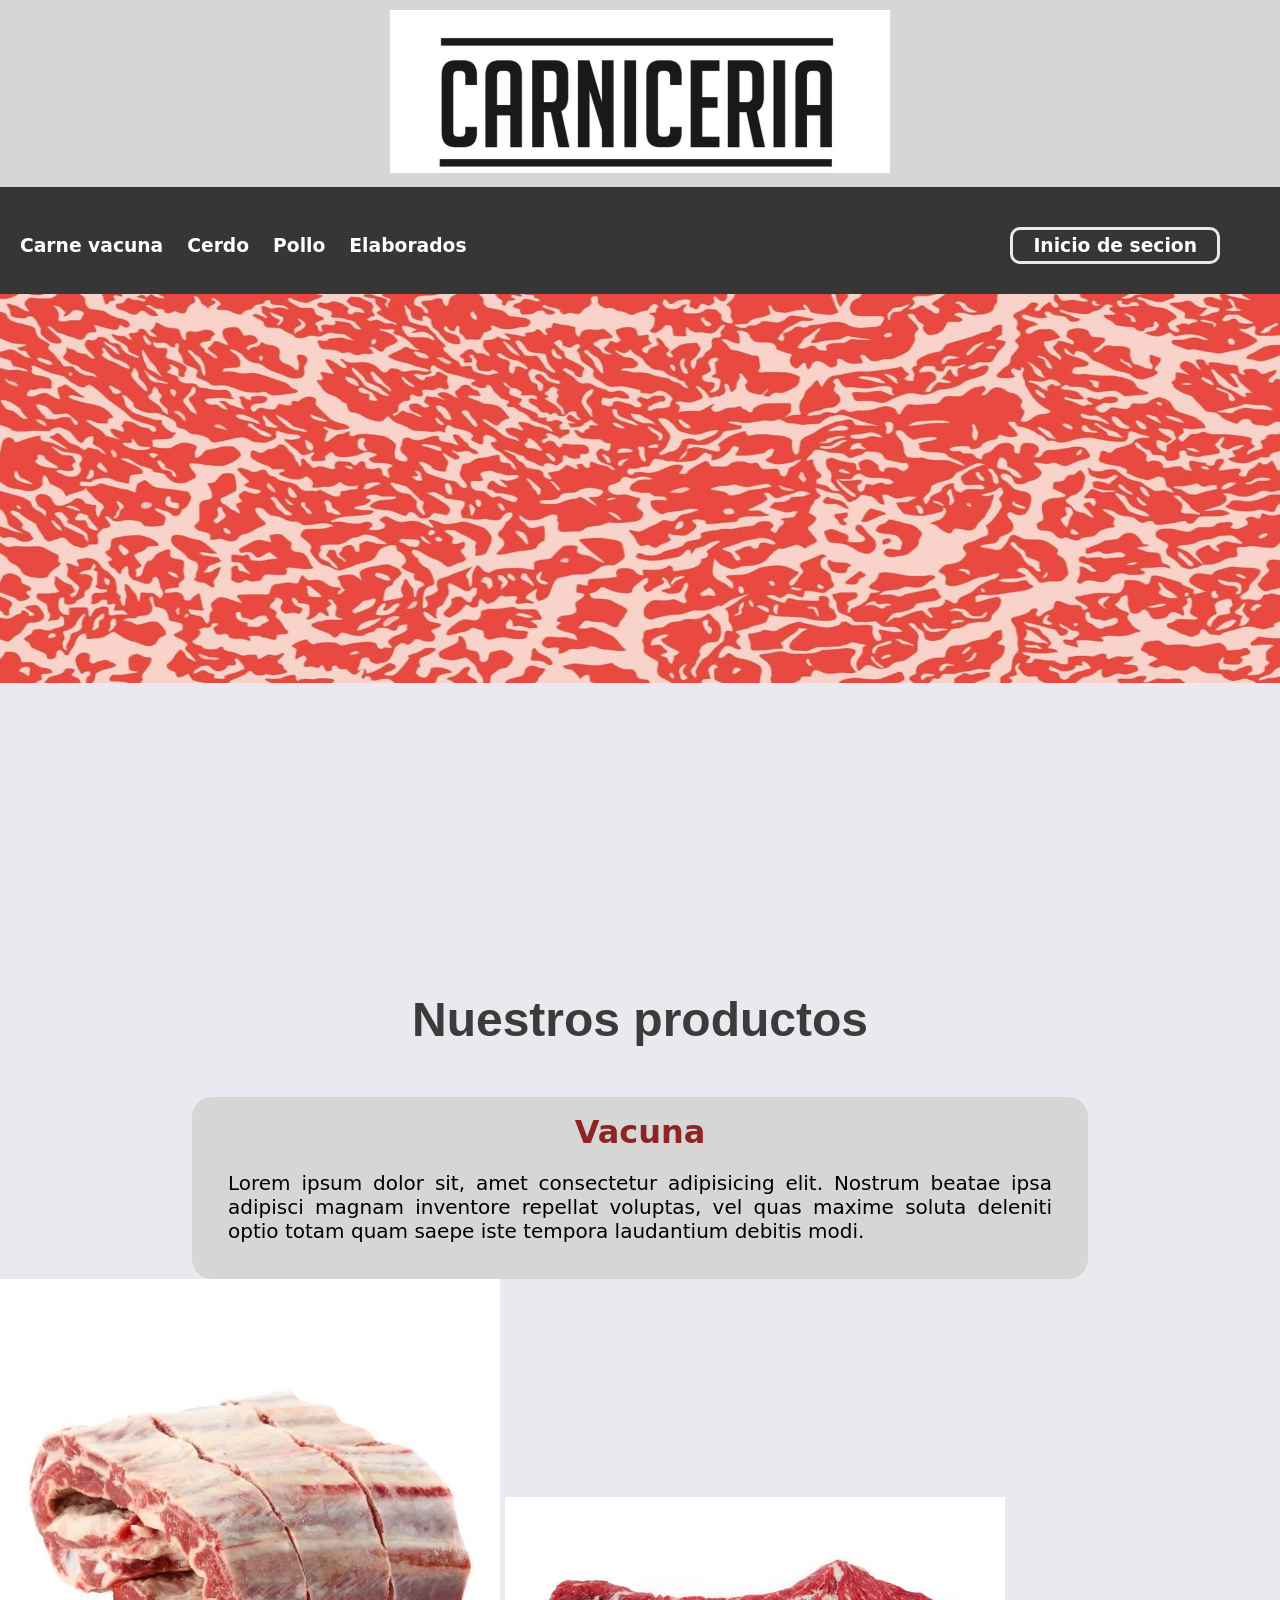
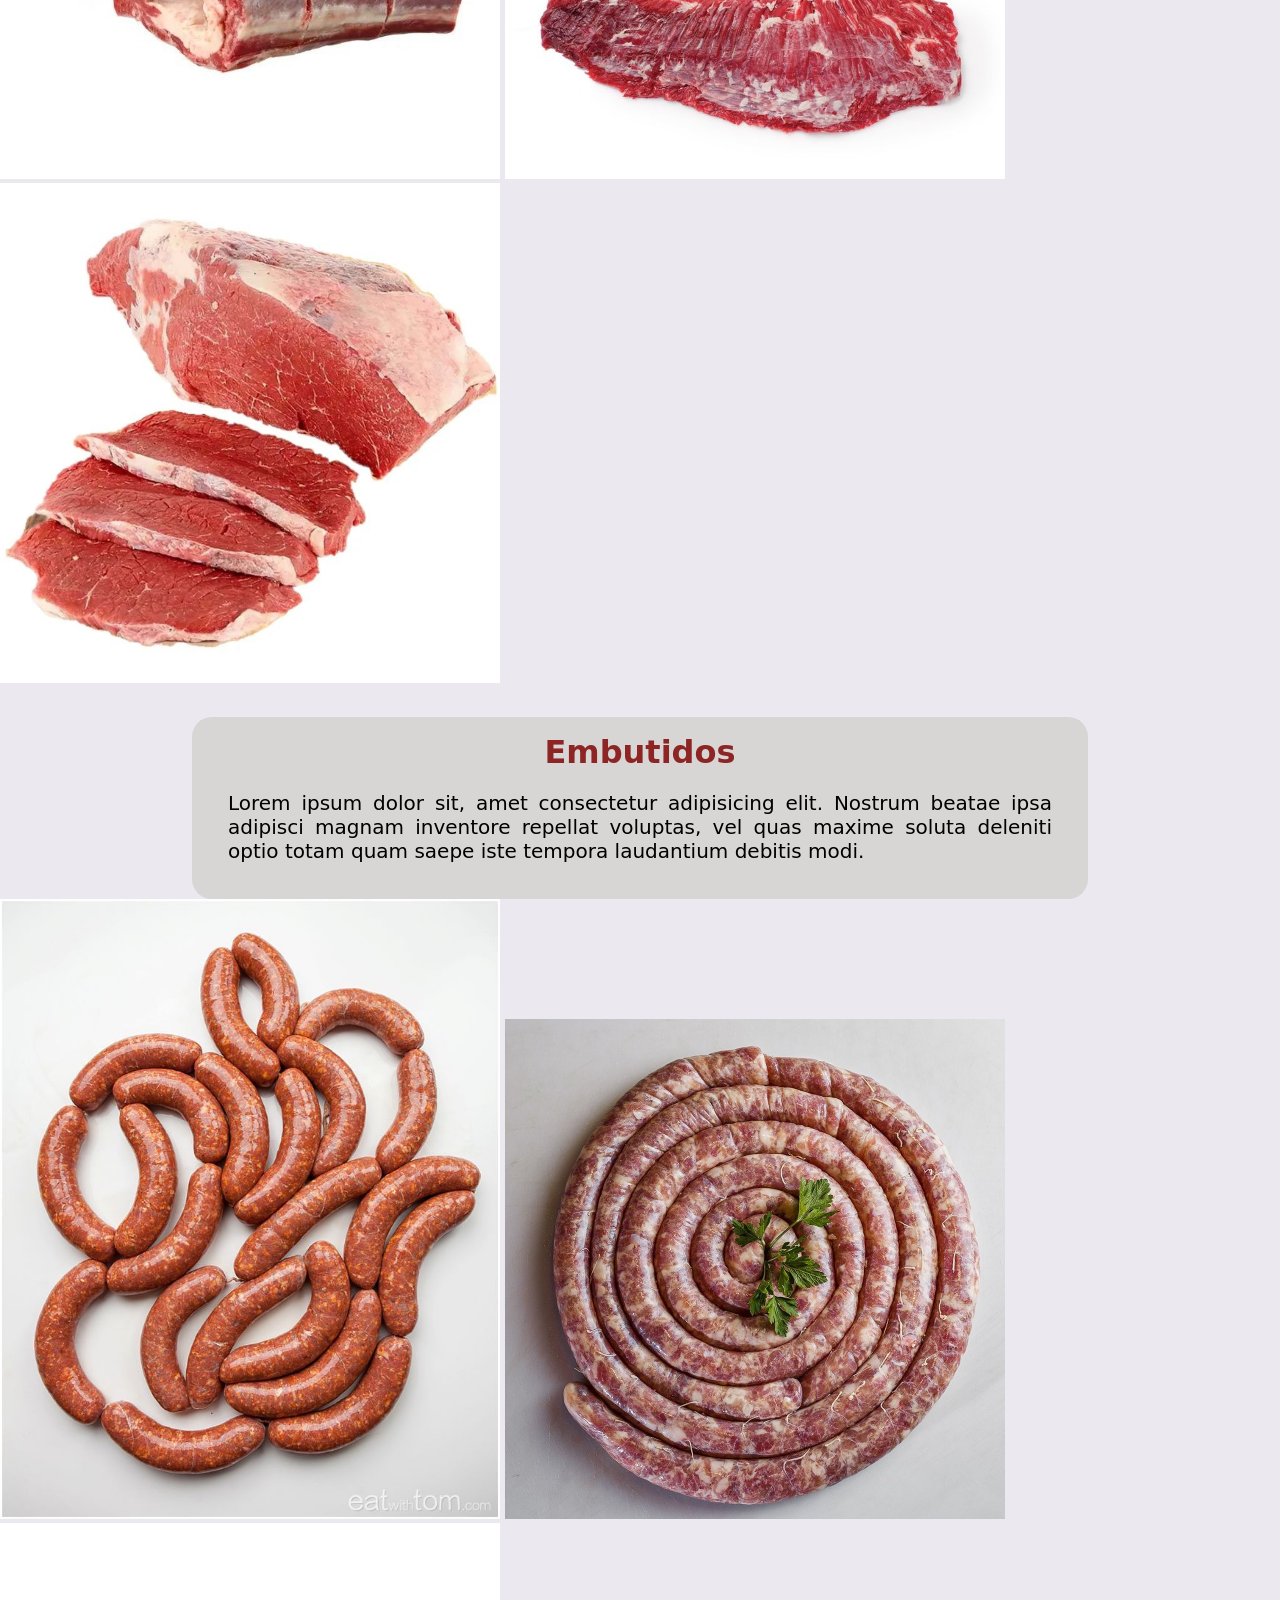
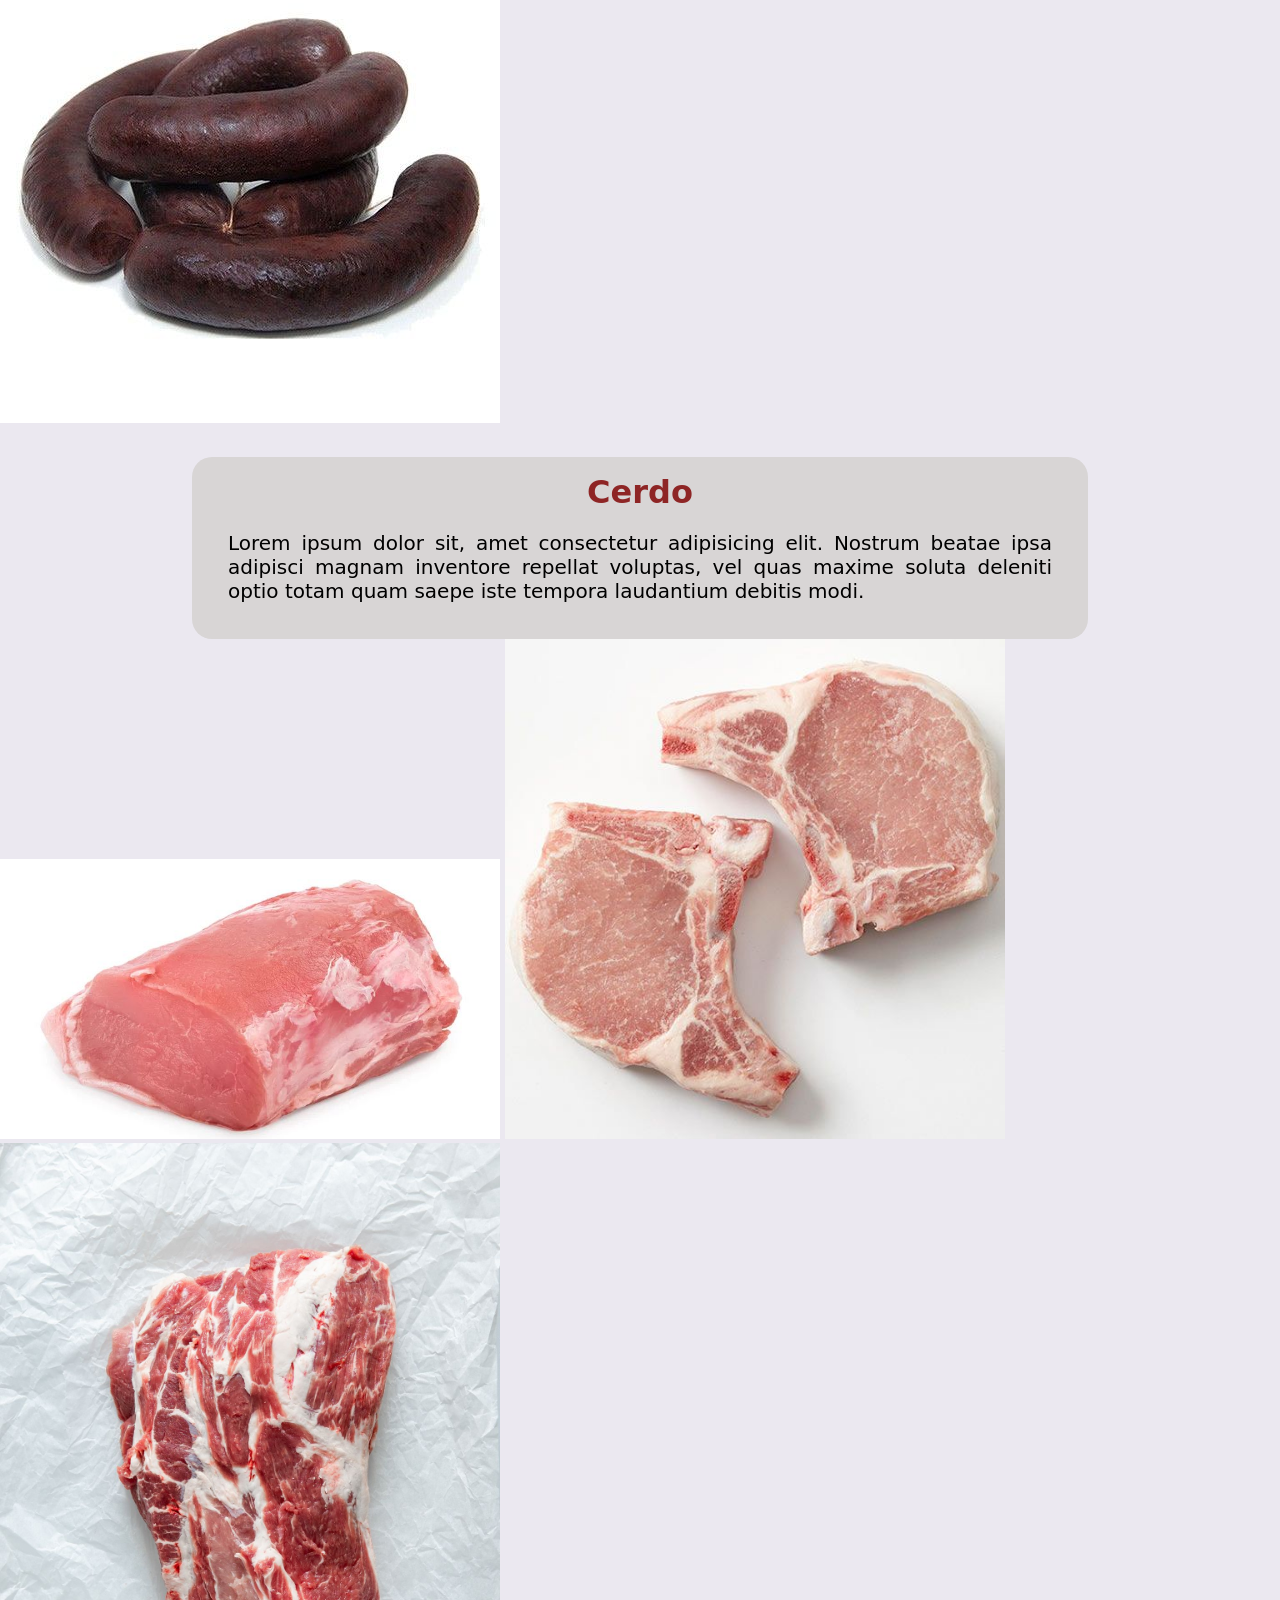
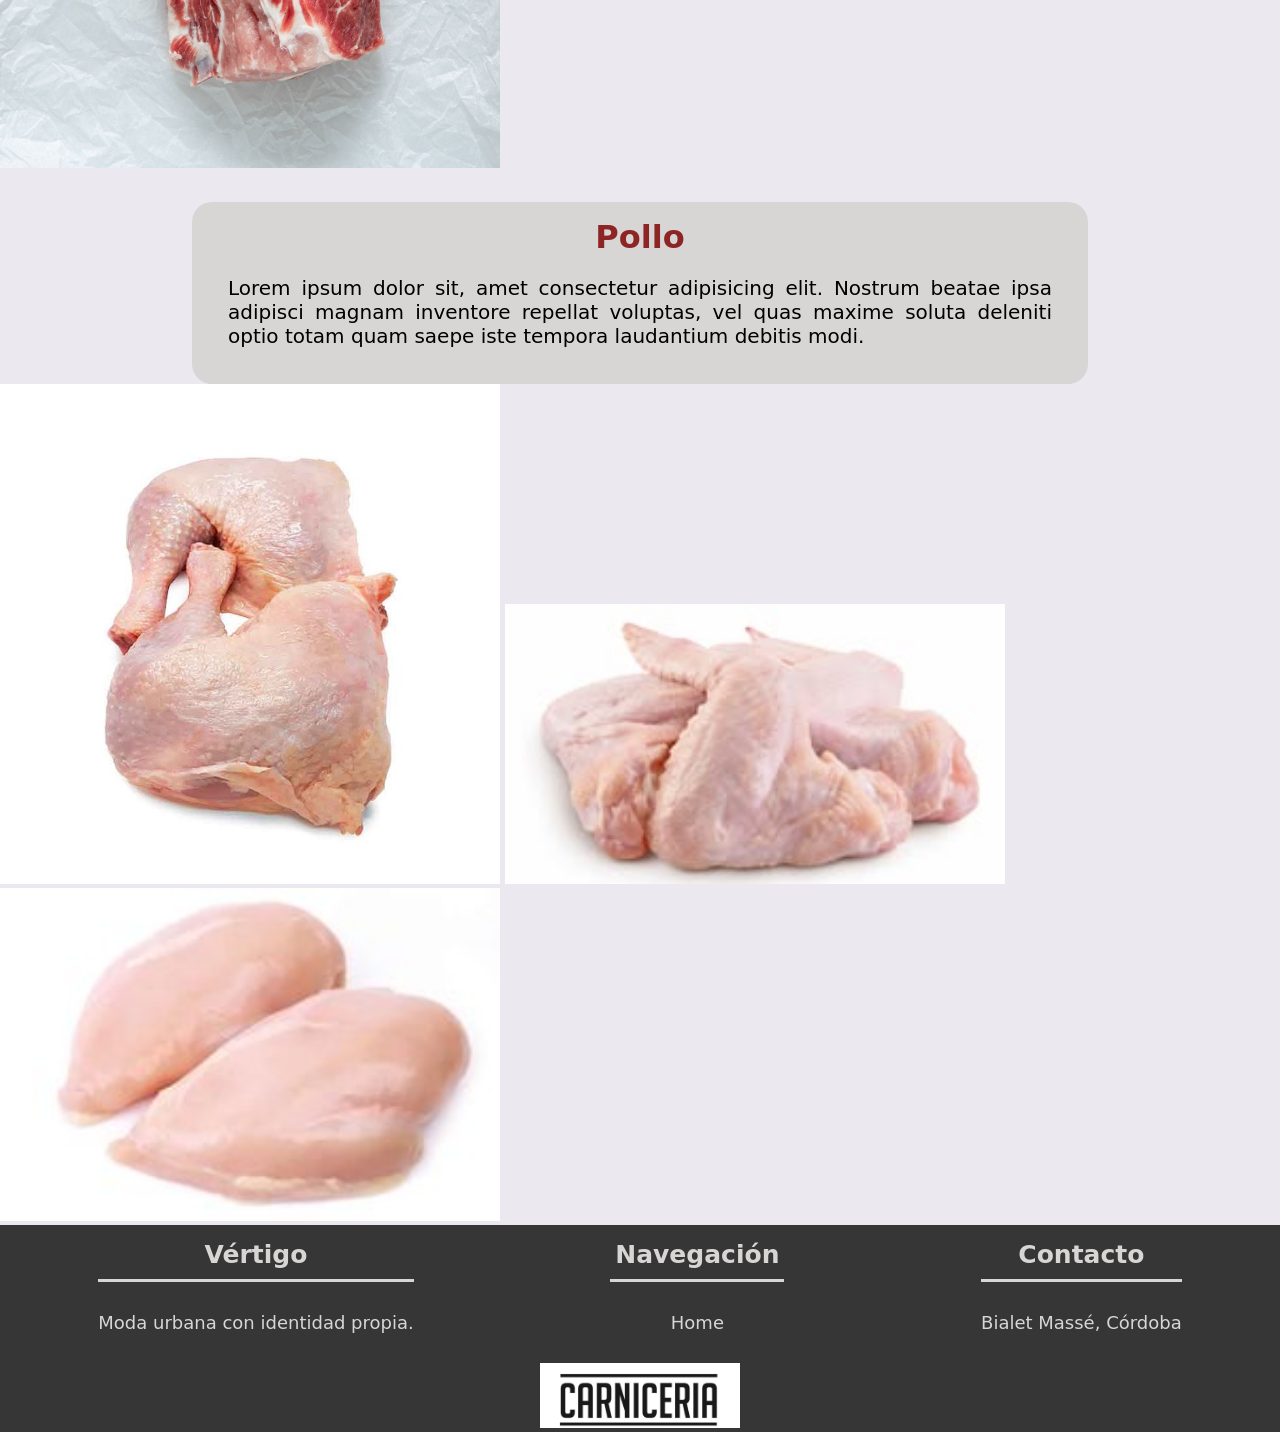
==== index.html @ d6436452 "feat: modifica la esrtuctura" ====
<!DOCTYPE html>
<html lang="es">
<head>
    <meta charset="UTF-8">
    <meta name="viewport" content="width=device-width, initial-scale=1.0">
    <link rel="stylesheet" href="/css/style.css">
    <title>Tienda Carniceria </title>
</head>
<body>
    <div class="grid-container">
        <header class="header">
        <a href="index.html"><img class="logo" src="/assets/logoprueba.jpg" alt="logo de la carniceria" width="200"></a>
            <nav class="nadvar">   
            <div class="cate-nav">
                <a class="cate-nav--a" href="/pag/cat-vaca.html"><h3>Carne vacuna</h3></a>
                <a class="cate-nav--a" href="/pag/cat-cerdo.html"><h3>Cerdo</h3></a>
                <a class="cate-nav--a" href="/pag/cat-pollo.html"><h3>Pollo</h3></a>
                <a class="cate-nav--a" href="/pag/cat-elaborados.html"><h3>Elaborados</h3></a>
            </div>
            <div class="style-vinculo">
            <a  class="style-vinculo--log" href="/log/login.html"><h3>Inicio de secion</h3></a>
            </div>
            </nav>
        </header>
    <main class="main">
    <img  class="imagen-principal" src="/assets/fondo1.jpg" alt="logo general de carne" >
    <h1 class="titulopr">Nuestros productos</h1>
    <div class="vacuno">
        <div class="textos">
            <a class="vinculos-style" href="/page/cat-vaca.html"><h2>Vacuna</h2></a>
            <p>Lorem ipsum dolor sit, amet consectetur adipisicing elit. Nostrum beatae ipsa adipisci magnam inventore repellat voluptas, 
                vel quas maxime soluta deleniti optio totam quam saepe iste tempora laudantium debitis modi.
            </p>
        </div>

        <div><img src="/assets/costilla.jpg" alt="imagen de Carne" width="500">
            <img src="/assets/Entraña.jpg" alt="imagen de Carne" width="500">
            <img src="/assets/imgvaca1.jpg" alt="imagen de Carne" width="500">
        </div>
    </div>
    <div class="embutidos">
        <div class="textos">
            <a class="vinculos-style" href="/page/cat-elaborados.html"><h2>Embutidos</h2></a>
            <p>Lorem ipsum dolor sit, amet consectetur adipisicing elit. Nostrum beatae ipsa adipisci magnam inventore repellat voluptas, 
                vel quas maxime soluta deleniti optio totam quam saepe iste tempora laudantium debitis modi.
            </p>
        </div>
        <div>
            <img src="/assets/chorizos2.jpg" alt="imagen de Embutidos" width="500">
            <img src="/assets/chorizos.jpg" alt="imagen de Embutidos" width="500">
            <img src="/assets/Morcilla7.jpg" alt="imagen de Embutidos" width="500">
        </div>
    </div>
    <div class="cerdo">
        <div class="textos">
            <a class="vinculos-style" href="/page/cat-cerdo.html"><h2>Cerdo</h2></a>
            <p>Lorem ipsum dolor sit, amet consectetur adipisicing elit. Nostrum beatae ipsa adipisci magnam inventore repellat voluptas, 
                vel quas maxime soluta deleniti optio totam quam saepe iste tempora laudantium debitis modi.
            </p>
        </div>
        <div>
            <img src="/assets/cortecerdo1.jpg" alt="imagen de achuras" width="500">
            <img src="/assets/cortecerdo2.jpg" alt="imagen de achuras" width="500">
            <img src="/assets/cortecerdo3.jpg" alt="imagen de achuras" width="500">
        </div>
    </div>
    <div class="pollo">
        <div class="textos">
            <a class="vinculos-style" href="/page/cat-pollo.html"><h2>Pollo</h2></a>
            <p>Lorem ipsum dolor sit, amet consectetur adipisicing elit. Nostrum beatae ipsa adipisci magnam inventore repellat voluptas, 
                vel quas maxime soluta deleniti optio totam quam saepe iste tempora laudantium debitis modi.
            </p>
        </div>
        <div>
            <img src="/assets/pollo1.jpg" alt="imagen de elaborados"width="500">
            <img src="/assets/pollo2.jpg" alt="imagen de elaborados" width="500">
            <img src="/assets/pollo3.jpg" alt="imagen de elaborados" width="500">
        </div>
    </div>
    </main>
    <footer class="footer">
        <div class="cont-footer"> 
            <div> 
                <h4 class="h4-style">Vértigo</h4> 
                <p class="p-footer">Moda urbana con identidad propia.</p> 
            </div> 
            <div> 
                <h4 class="h4-style">Navegación</h4>
                <p class="p-footer"><a href="index.html">Home</a></p> 
            </div> 
            <div> 
                <h4 class="h4-style">Contacto</h4>
                <p class="p-footer">Bialet Massé, Córdoba</p> 
            </div> 
        </div> 
        <div class="logo-contenedor">
        <a href="index.html"><img class="logo" src="/assets/logoprueba.jpg" alt="logo de la carniceria" width="200"></a>
        </div>
    </footer> 
    </div>
</body>
</html>
---- css/style.css ----
.header {
  background-color: #d8d5d5;
  grid-area: header;
  display: flex;
  flex-direction: column;
  align-items: center;
  width: 100%;
}
.header .logo {
  margin: 10px;
  width: 100%;
  max-width: 500px;
  height: auto;
}
.header .nadvar {
  display: flex;
  flex-direction: row;
  justify-content: space-between;
  align-items: center;
  flex-wrap: wrap;
  padding: 30px 50px 20px 20px;
  width: 100%;
  background-color: #363636;
  gap: 2rem;
}
.header .nadvar .cate-nav {
  margin-right: auto;
  display: flex;
  gap: 1.5rem;
}
.header .nadvar .cate-nav--a {
  text-decoration: none;
  color: white;
}
.header .nadvar .style-vinculo {
  display: flex;
}
.header .nadvar .style-vinculo--log {
  text-decoration: none;
  color: white;
  border-color: #ebe8f0;
  border-style: solid;
  border-radius: 10px;
  padding: 5px 20px 5px 20px;
  margin: 10px;
}
.header .nadvar:hover {
  background-color: #8e2525;
}

.main {
  grid-area: main;
  background-color: #ebe8f0;
  display: grid;
  grid-template-areas: "image" "title" "vacuno" "embutidos" "cerdo" "pollo";
  grid-template-columns: 1fr;
  grid-template-rows: auto auto auto auto auto;
  width: 100%;
  gap: 30px;
}
.main .imagen-principal {
  grid-area: image;
  width: 100%;
  height: 60%;
  display: flex;
}
.main .titulopr {
  grid-area: title;
  display: flex;
  flex-direction: row;
  justify-content: center;
  align-items: center;
  font-family: sans-serif;
  font-size: 3rem;
  font-weight: bold;
  color: #3d3a3a;
  padding: 20px;
  text-align: center;
}
.main .vacuno {
  grid-area: vacuno;
  width: auto;
  height: auto;
}
.main .vacuno .textos {
  display: grid;
  grid-template-areas: "titulo" "parrafo";
  grid-template-columns: 1fr;
  grid-template-rows: auto 1fr;
  background-color: #d8d5d5;
  border-radius: 20px;
  padding: 1rem;
  margin: 0 auto;
  width: 70%;
  height: auto;
}
.main .vacuno .textos h2 {
  grid-area: titulo;
  text-align: center;
  font-size: 2rem;
  color: #8e2525;
}
.main .vacuno .textos p {
  grid-area: parrafo;
  margin: 10px;
  padding: 10px;
  text-align: justify;
  font-size: 20px;
}
.main .embutidos {
  grid-area: embutidos;
  width: auto;
  height: auto;
}
.main .embutidos .textos {
  display: grid;
  grid-template-areas: "titulo" "parrafo";
  grid-template-columns: 1fr;
  grid-template-rows: auto 1fr;
  background-color: #d8d5d5;
  border-radius: 20px;
  padding: 1rem;
  margin: 0 auto;
  width: 70%;
  height: auto;
}
.main .embutidos .textos h2 {
  grid-area: titulo;
  text-align: center;
  font-size: 2rem;
  color: #8e2525;
}
.main .embutidos .textos p {
  grid-area: parrafo;
  margin: 10px;
  padding: 10px;
  text-align: justify;
  font-size: 20px;
}
.main .cerdo {
  grid-area: cerdo;
  width: auto;
  height: auto;
}
.main .cerdo .textos {
  display: grid;
  grid-template-areas: "titulo" "parrafo";
  grid-template-columns: 1fr;
  grid-template-rows: auto 1fr;
  background-color: #d8d5d5;
  border-radius: 20px;
  padding: 1rem;
  margin: 0 auto;
  width: 70%;
  height: auto;
}
.main .cerdo .textos h2 {
  grid-area: titulo;
  text-align: center;
  font-size: 2rem;
  color: #8e2525;
}
.main .cerdo .textos p {
  grid-area: parrafo;
  margin: 10px;
  padding: 10px;
  text-align: justify;
  font-size: 20px;
}
.main .pollo {
  grid-area: pollo;
  width: auto;
  height: auto;
}
.main .pollo .textos {
  display: grid;
  grid-template-areas: "titulo" "parrafo";
  grid-template-columns: 1fr;
  grid-template-rows: auto 1fr;
  background-color: #d8d5d5;
  border-radius: 20px;
  padding: 1rem;
  margin: 0 auto;
  width: 70%;
  height: auto;
}
.main .pollo .textos h2 {
  grid-area: titulo;
  text-align: center;
  font-size: 2rem;
  color: #8e2525;
}
.main .pollo .textos p {
  grid-area: parrafo;
  margin: 10px;
  padding: 10px;
  text-align: justify;
  font-size: 20px;
}
.main .vinculos-style {
  text-decoration: none;
  color: inherit;
}

.footer {
  grid-area: footer;
  width: 100%;
  background-color: #363636;
}
.footer .cont-footer {
  display: flex;
  flex-wrap: wrap;
  justify-content: space-around;
  align-items: flex-start;
  margin-top: 10px;
  margin-bottom: 30px;
}
.footer .cont-footer div {
  text-align: center;
}
.footer .cont-footer .p-footer {
  font-size: 18px;
  color: #d8d5d5;
  margin-top: 30px;
  text-decoration: none;
}
.footer .cont-footer .p-footer a {
  text-decoration: none;
  color: #d8d5d5;
}
.footer .cont-footer .h4-style {
  color: #d8d5d5;
  margin-bottom: 1rem;
  font-size: 25px;
  padding: 5px;
  padding-bottom: 10px;
  border-style: solid;
  border-right: 5px;
  border-left: 5px;
  border-top: 5px;
  border-color: #d8d5d5;
}
.footer .logo-contenedor {
  display: flex;
  flex-wrap: wrap;
  justify-content: space-around;
  align-items: flex-start;
}
.footer .logo-contenedor .logo-footer {
  width: 100%;
  max-width: 400px;
  height: auto;
}

* {
  margin: 0;
  padding: 0;
  box-sizing: border-box;
}

body {
  background-color: #c6c0d0;
  font-family: system-ui, -apple-system, BlinkMacSystemFont, "Segoe UI", Roboto, Oxygen, Ubuntu, Cantarell, "Open Sans", "Helvetica Neue", sans-serif;
}

.grid-container {
  display: grid;
  grid-template-areas: "header" "main" "footer";
  grid-template-columns: 1fr;
  grid-template-rows: auto 1fr auto;
  height: 100vh;
  gap: 0;
}/*# sourceMappingURL=style.css.map */
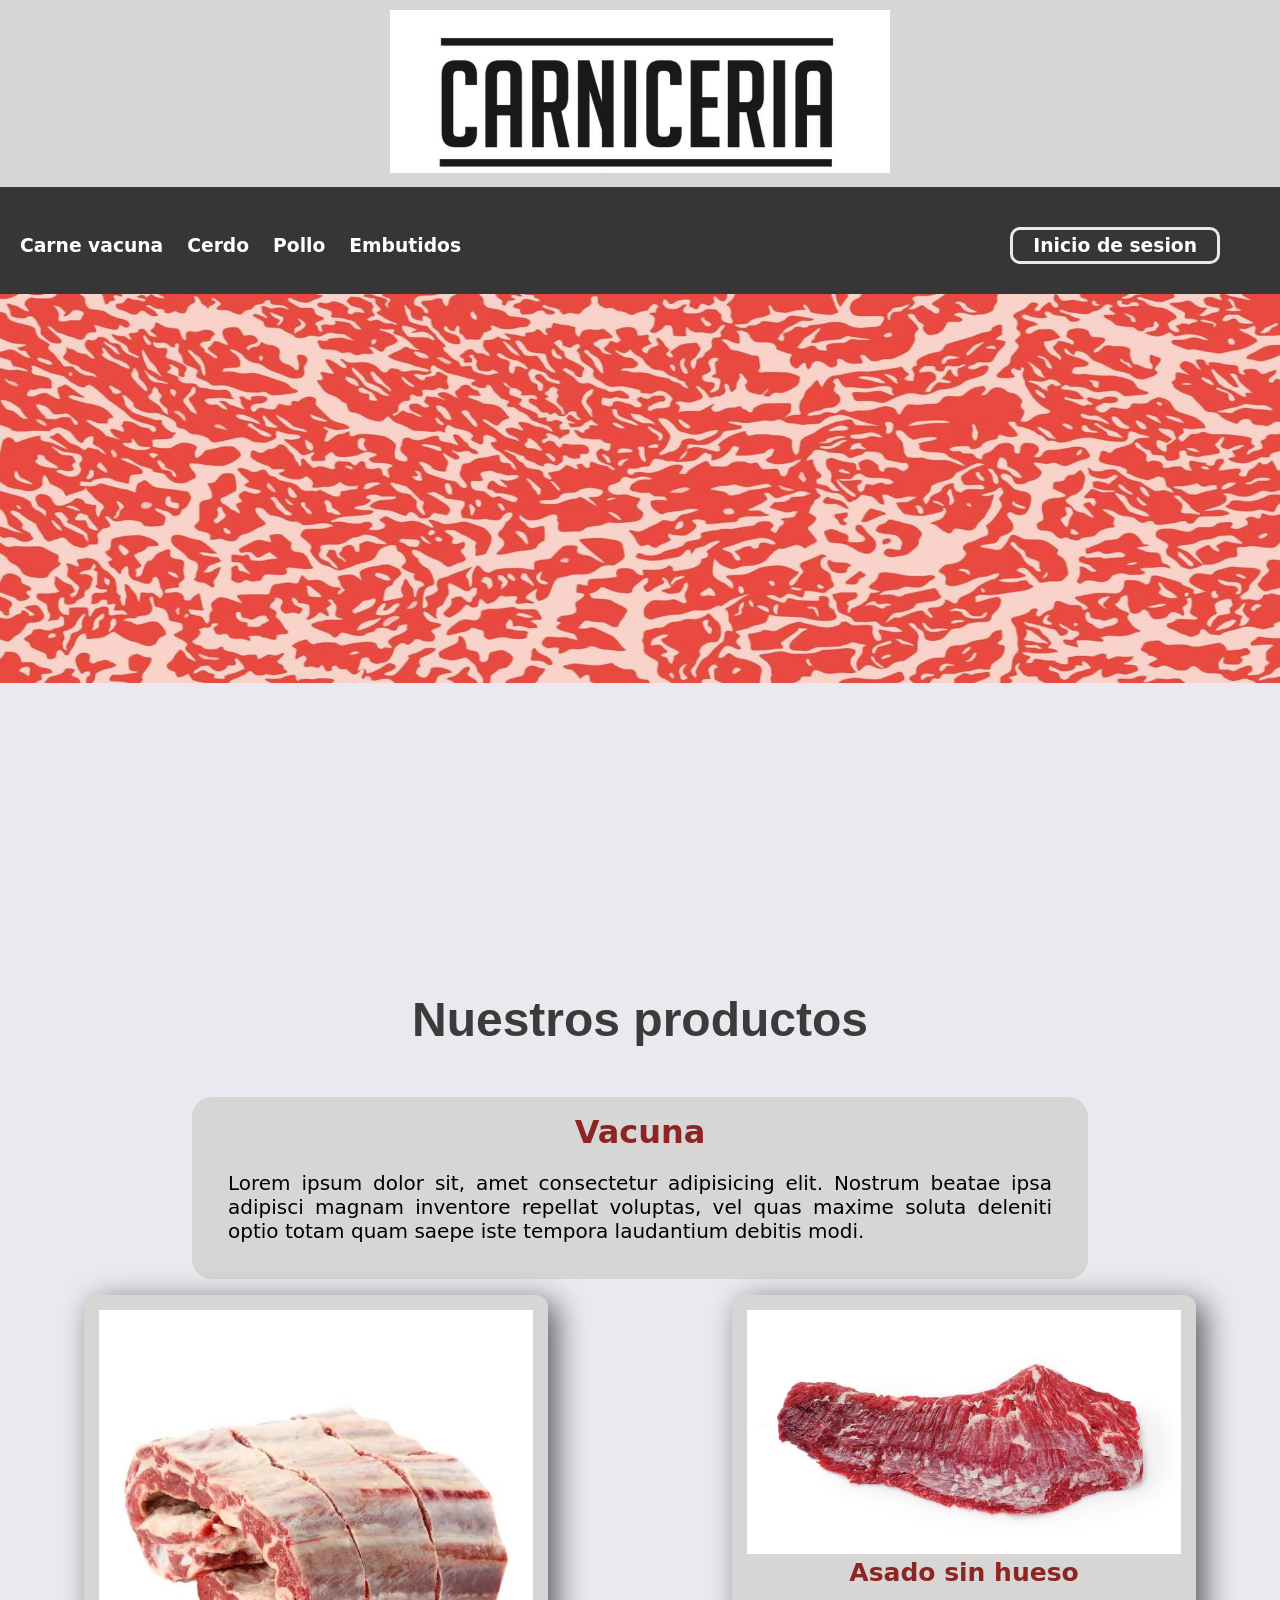
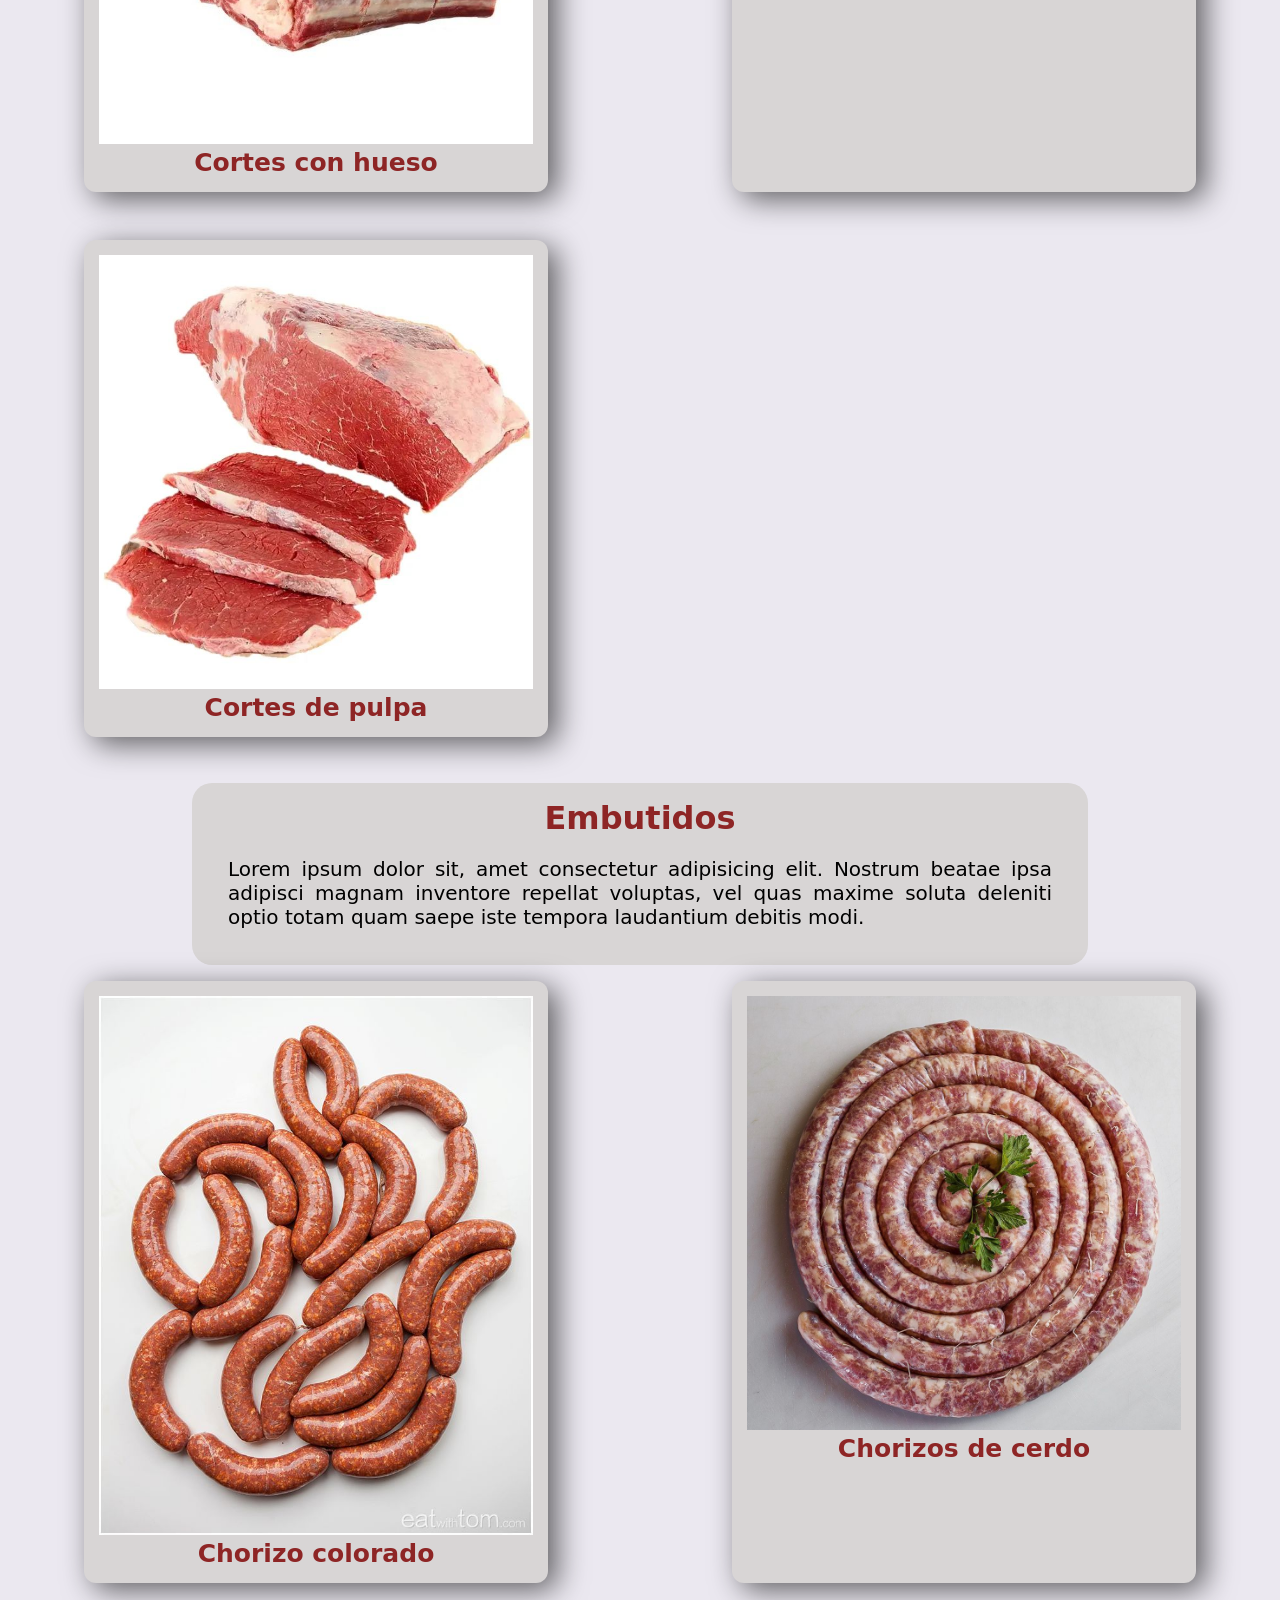
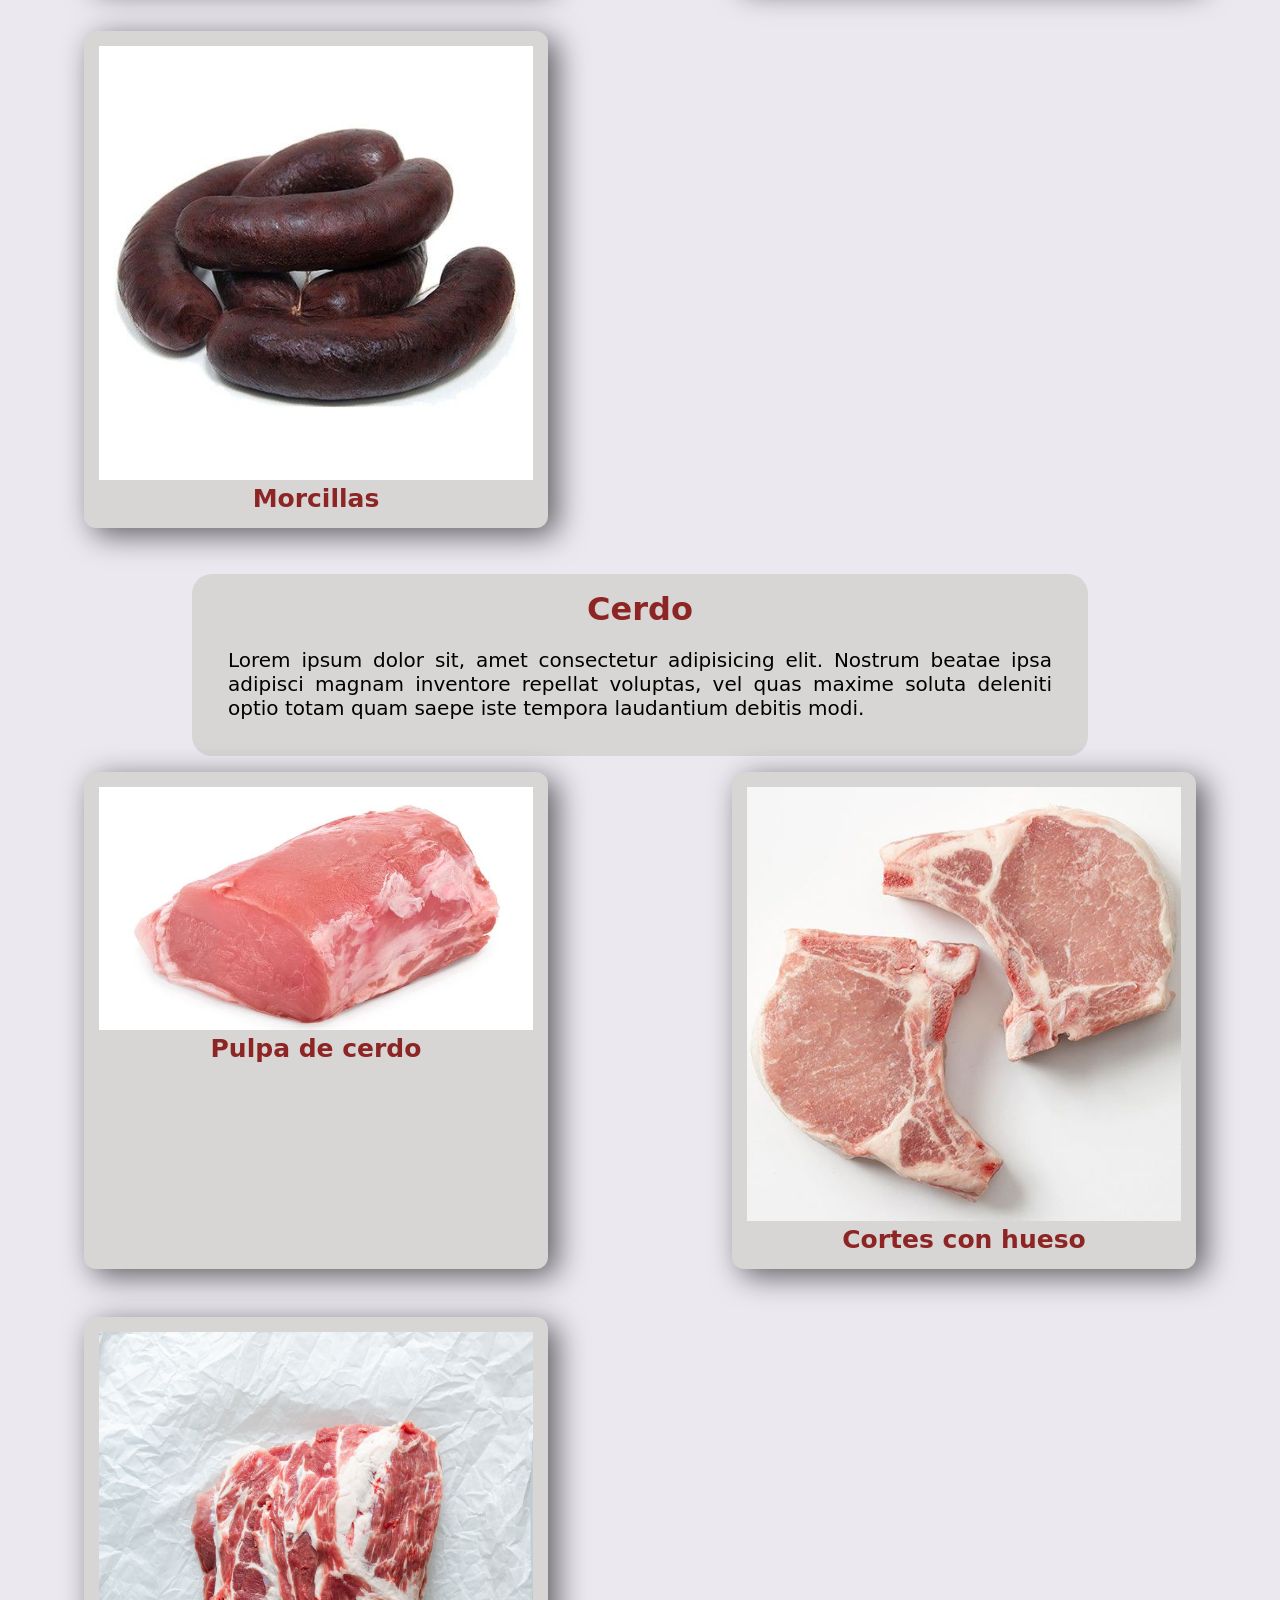
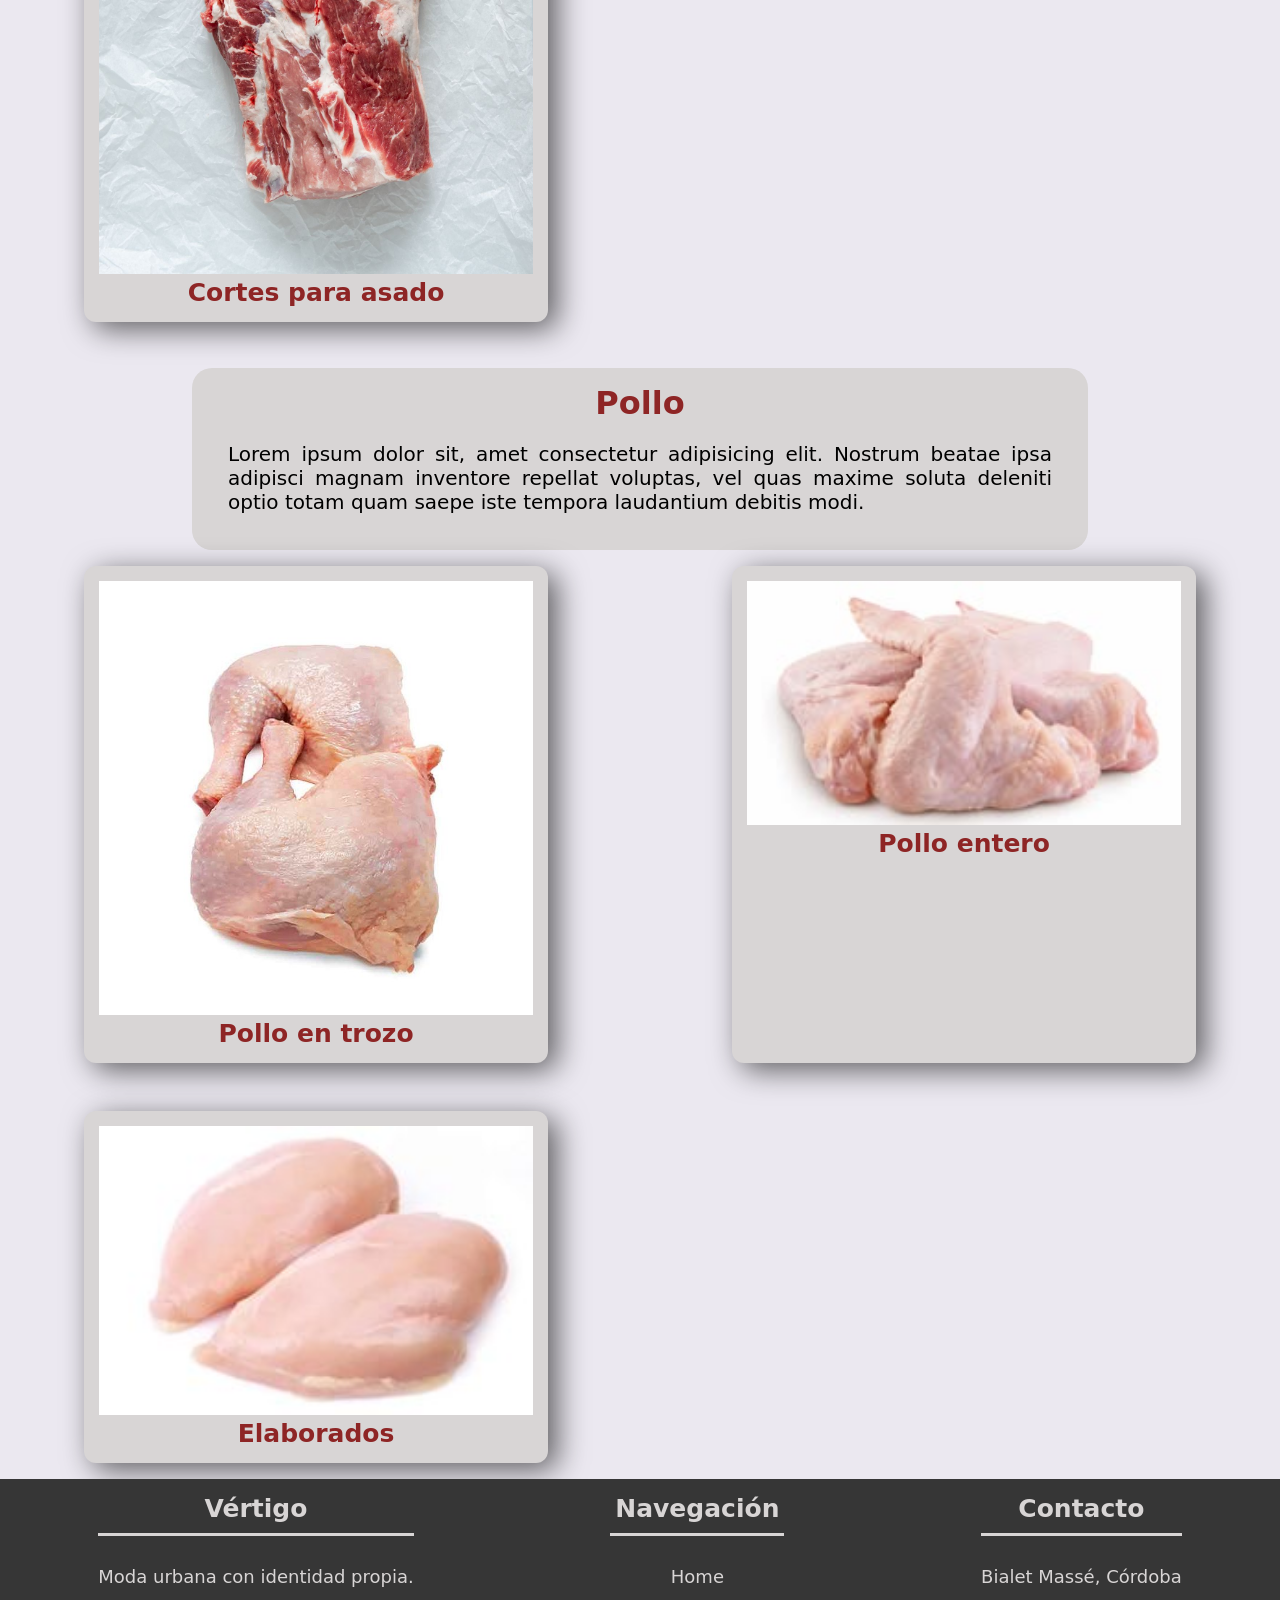
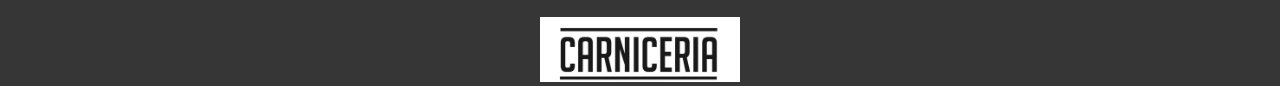
==== commit 5b55590d: "feat:agregar los estilos a las cards" ====
--- a/index.html
+++ b/index.html
@@ -15,10 +15,10 @@
                 <a class="cate-nav--a" href="/pag/cat-vaca.html"><h3>Carne vacuna</h3></a>
                 <a class="cate-nav--a" href="/pag/cat-cerdo.html"><h3>Cerdo</h3></a>
                 <a class="cate-nav--a" href="/pag/cat-pollo.html"><h3>Pollo</h3></a>
-                <a class="cate-nav--a" href="/pag/cat-elaborados.html"><h3>Elaborados</h3></a>
+                <a class="cate-nav--a" href="/pag/cat-elaborados.html"><h3>Embutidos</h3></a>
             </div>
             <div class="style-vinculo">
-            <a  class="style-vinculo--log" href="/log/login.html"><h3>Inicio de secion</h3></a>
+            <a  class="style-vinculo--log" href="/log/login.html"><h3>Inicio de sesion</h3></a>
             </div>
             </nav>
         </header>
@@ -33,10 +33,27 @@
             </p>
         </div>
 
-        <div><img src="/assets/costilla.jpg" alt="imagen de Carne" width="500">
-            <img src="/assets/Entraña.jpg" alt="imagen de Carne" width="500">
-            <img src="/assets/imgvaca1.jpg" alt="imagen de Carne" width="500">
+        <div class="cards">
+            <div class="card-estruc"> 
+                <a class="vinculos-style" href="/page/cat-vaca.html">
+                    <img src="/assets/costilla.jpg" alt="costilla vacuna">
+                    <h3>Cortes con hueso </h3>
+                </a>
+            </div>
+            <div class="card-estruc"> 
+                <a class="vinculos-style" href="/page/cat-vaca.html">
+                    <img src="/assets/Entraña.jpg" alt="entraña vacuna">
+                    <h3>Asado sin hueso </h3>
+                </a>
+            </div>
+            <div class="card-estruc"> 
+                <a class="vinculos-style" href="/page/cat-vaca.html">
+                    <img src="/assets/imgvaca1.jpg" alt="Pulpa vacuna">
+                    <h3>Cortes de pulpa</h3>
+                </a>
+            </div>
         </div>
+        
     </div>
     <div class="embutidos">
         <div class="textos">
@@ -45,11 +62,27 @@
                 vel quas maxime soluta deleniti optio totam quam saepe iste tempora laudantium debitis modi.
             </p>
         </div>
-        <div>
-            <img src="/assets/chorizos2.jpg" alt="imagen de Embutidos" width="500">
-            <img src="/assets/chorizos.jpg" alt="imagen de Embutidos" width="500">
-            <img src="/assets/Morcilla7.jpg" alt="imagen de Embutidos" width="500">
+        <div class="cards">
+            <div class="card-estruc"> 
+                <a class="vinculos-style" href="/page/cat-vaca.html">
+                    <img src="/assets/chorizos2.jpg" alt="Chorizos">
+                    <h3>Chorizo colorado </h3>
+                </a>
+            </div>
+            <div class="card-estruc"> 
+                <a class="vinculos-style" href="/page/cat-vaca.html">
+                    <img src="/assets/chorizos.jpg" alt="entraña vacuna">
+                    <h3>Chorizos de cerdo </h3>
+                </a>
+            </div>
+            <div class="card-estruc"> 
+                <a class="vinculos-style" href="/page/cat-vaca.html">
+                    <img src="/assets/Morcilla7.jpg" alt="Pulpa vacuna">
+                    <h3>Morcillas</h3>
+                </a>
+            </div>
         </div>
+
     </div>
     <div class="cerdo">
         <div class="textos">
@@ -58,10 +91,25 @@
                 vel quas maxime soluta deleniti optio totam quam saepe iste tempora laudantium debitis modi.
             </p>
         </div>
-        <div>
-            <img src="/assets/cortecerdo1.jpg" alt="imagen de achuras" width="500">
-            <img src="/assets/cortecerdo2.jpg" alt="imagen de achuras" width="500">
-            <img src="/assets/cortecerdo3.jpg" alt="imagen de achuras" width="500">
+        <div class="cards">
+            <div class="card-estruc"> 
+                <a class="vinculos-style" href="/page/cat-vaca.html">
+                    <img src="/assets/cortecerdo1.jpg" alt="Cortes de cerdo">
+                    <h3>Pulpa de cerdo </h3>
+                </a>
+            </div>
+            <div class="card-estruc"> 
+                <a class="vinculos-style" href="/page/cat-vaca.html">
+                    <img src="/assets/cortecerdo2.jpg" alt="Cortes de cerdo">
+                    <h3>Cortes con hueso </h3>
+                </a>
+            </div>
+            <div class="card-estruc"> 
+                <a class="vinculos-style" href="/page/cat-vaca.html">
+                    <img src="/assets/cortecerdo3.jpg" alt="Cortes de cerdo">
+                    <h3>Cortes para asado</h3>
+                </a>
+            </div>
         </div>
     </div>
     <div class="pollo">
@@ -71,11 +119,27 @@
                 vel quas maxime soluta deleniti optio totam quam saepe iste tempora laudantium debitis modi.
             </p>
         </div>
-        <div>
-            <img src="/assets/pollo1.jpg" alt="imagen de elaborados"width="500">
-            <img src="/assets/pollo2.jpg" alt="imagen de elaborados" width="500">
-            <img src="/assets/pollo3.jpg" alt="imagen de elaborados" width="500">
+        <div class="cards">
+            <div class="card-estruc"> 
+                <a class="vinculos-style" href="/page/cat-vaca.html">
+                    <img src="/assets/pollo1.jpg" alt="carne de pollo">
+                    <h3>Pollo en trozo </h3>
+                </a>
+            </div>
+            <div class="card-estruc"> 
+                <a class="vinculos-style" href="/page/cat-vaca.html">
+                    <img src="/assets/pollo2.jpg" alt="carne de pollo">
+                    <h3>Pollo entero</h3>
+                </a>
+            </div>
+            <div class="card-estruc"> 
+                <a class="vinculos-style" href="/page/cat-vaca.html">
+                    <img src="/assets/pollo3.jpg" alt="carne de pollo">
+                    <h3>Elaborados</h3>
+                </a>
+            </div>
         </div>
+        
     </div>
     </main>
     <footer class="footer">
--- a/css/style.css
+++ b/css/style.css
@@ -252,6 +252,40 @@
   height: auto;
 }
 
+.cards {
+  display: grid;
+  grid-template-columns: repeat(auto-fill, minmax(25rem, 1fr));
+  gap: 3rem;
+  grid-auto-flow: column wrap;
+  margin: 1rem;
+  justify-content: center;
+  justify-items: center;
+}
+
+.card-estruc {
+  max-width: 29rem;
+  width: 100%;
+  padding: 15px;
+  background-color: #d8d5d5;
+  border-radius: 12px;
+  box-shadow: 9px 7px 30px 0px rgba(0, 0, 0, 0.6);
+}
+.card-estruc h3 {
+  text-align: center;
+  font-size: 25px;
+  color: #8e2525;
+}
+.card-estruc img {
+  width: 100%;
+  padding: 10p;
+}
+.card-estruc p {
+  font-family: Calibri;
+  font-size: 25px;
+  text-align: justify;
+  padding: 5px 15px 5px 15px;
+}
+
 * {
   margin: 0;
   padding: 0;
@@ -270,4 +304,9 @@
   grid-template-rows: auto 1fr auto;
   height: 100vh;
   gap: 0;
+}
+
+.vinculos-style {
+  text-decoration: none;
+  color: inherit;
 }/*# sourceMappingURL=style.css.map */
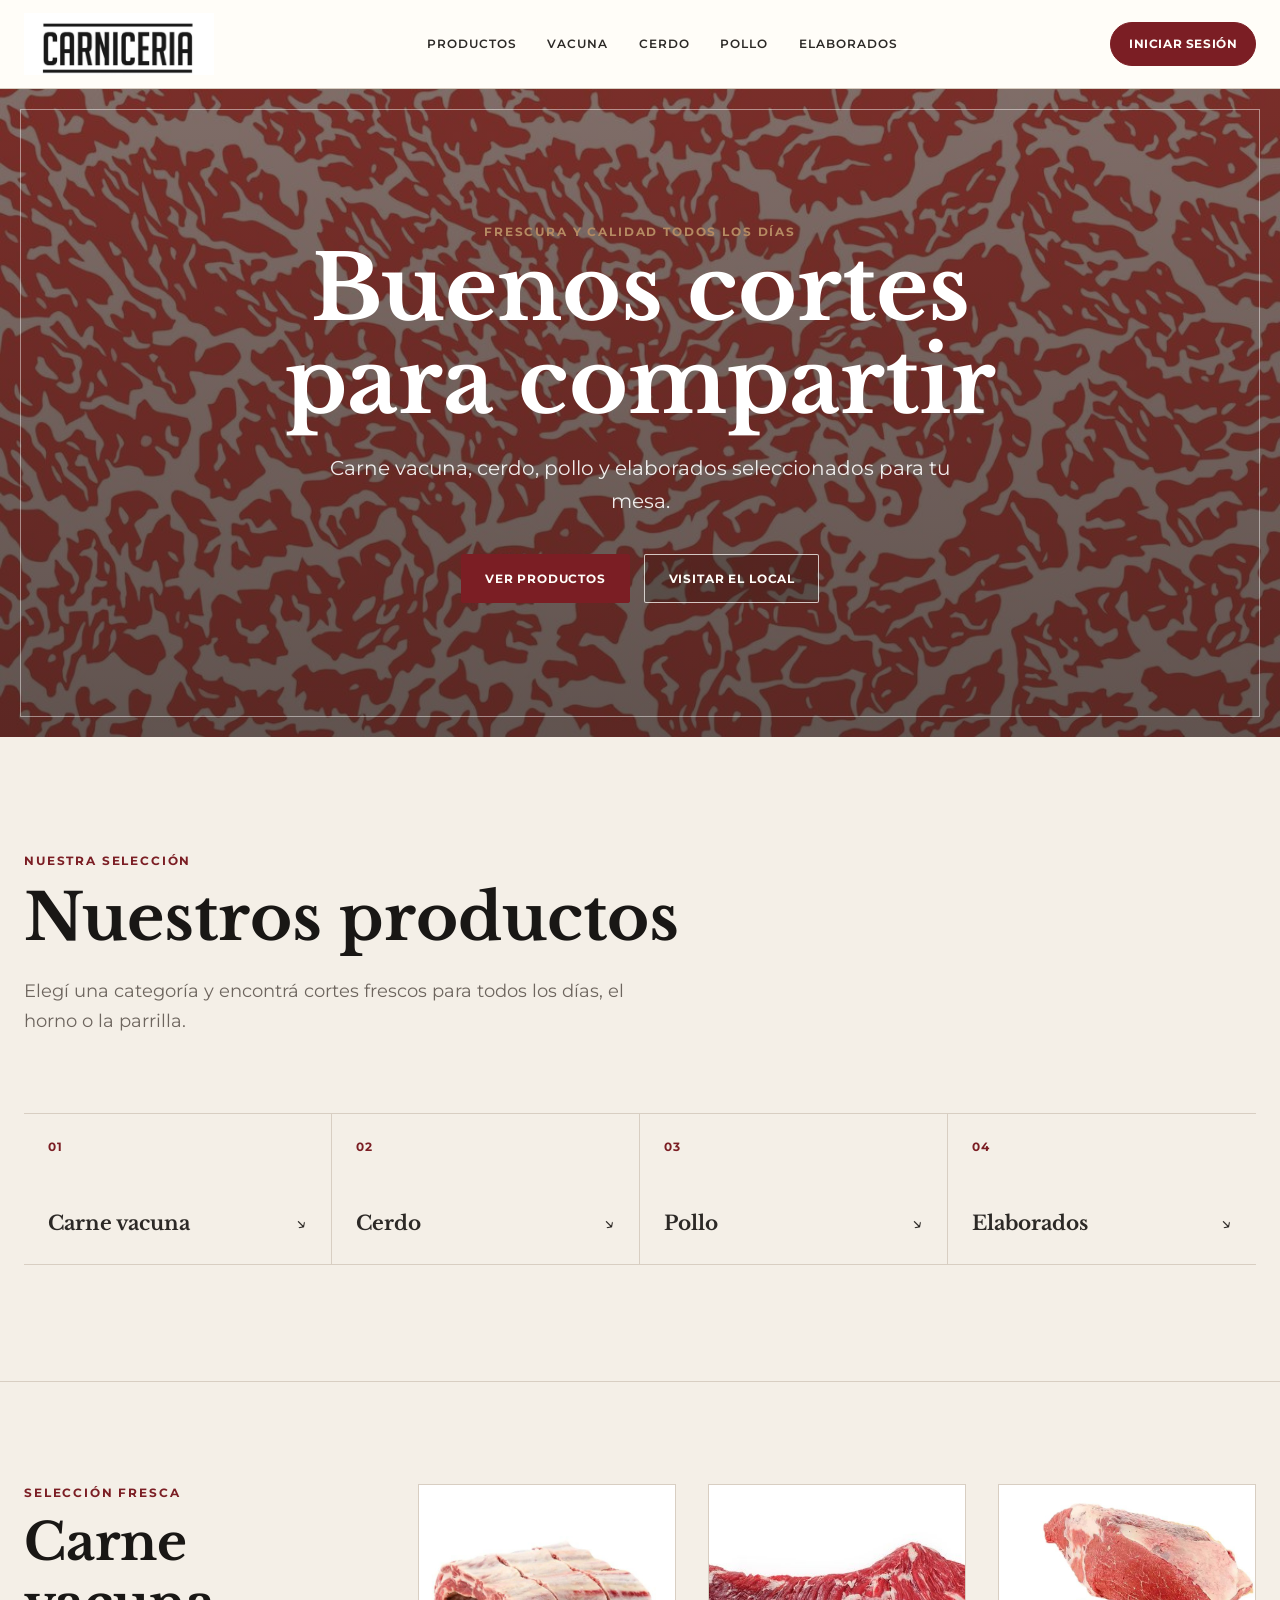
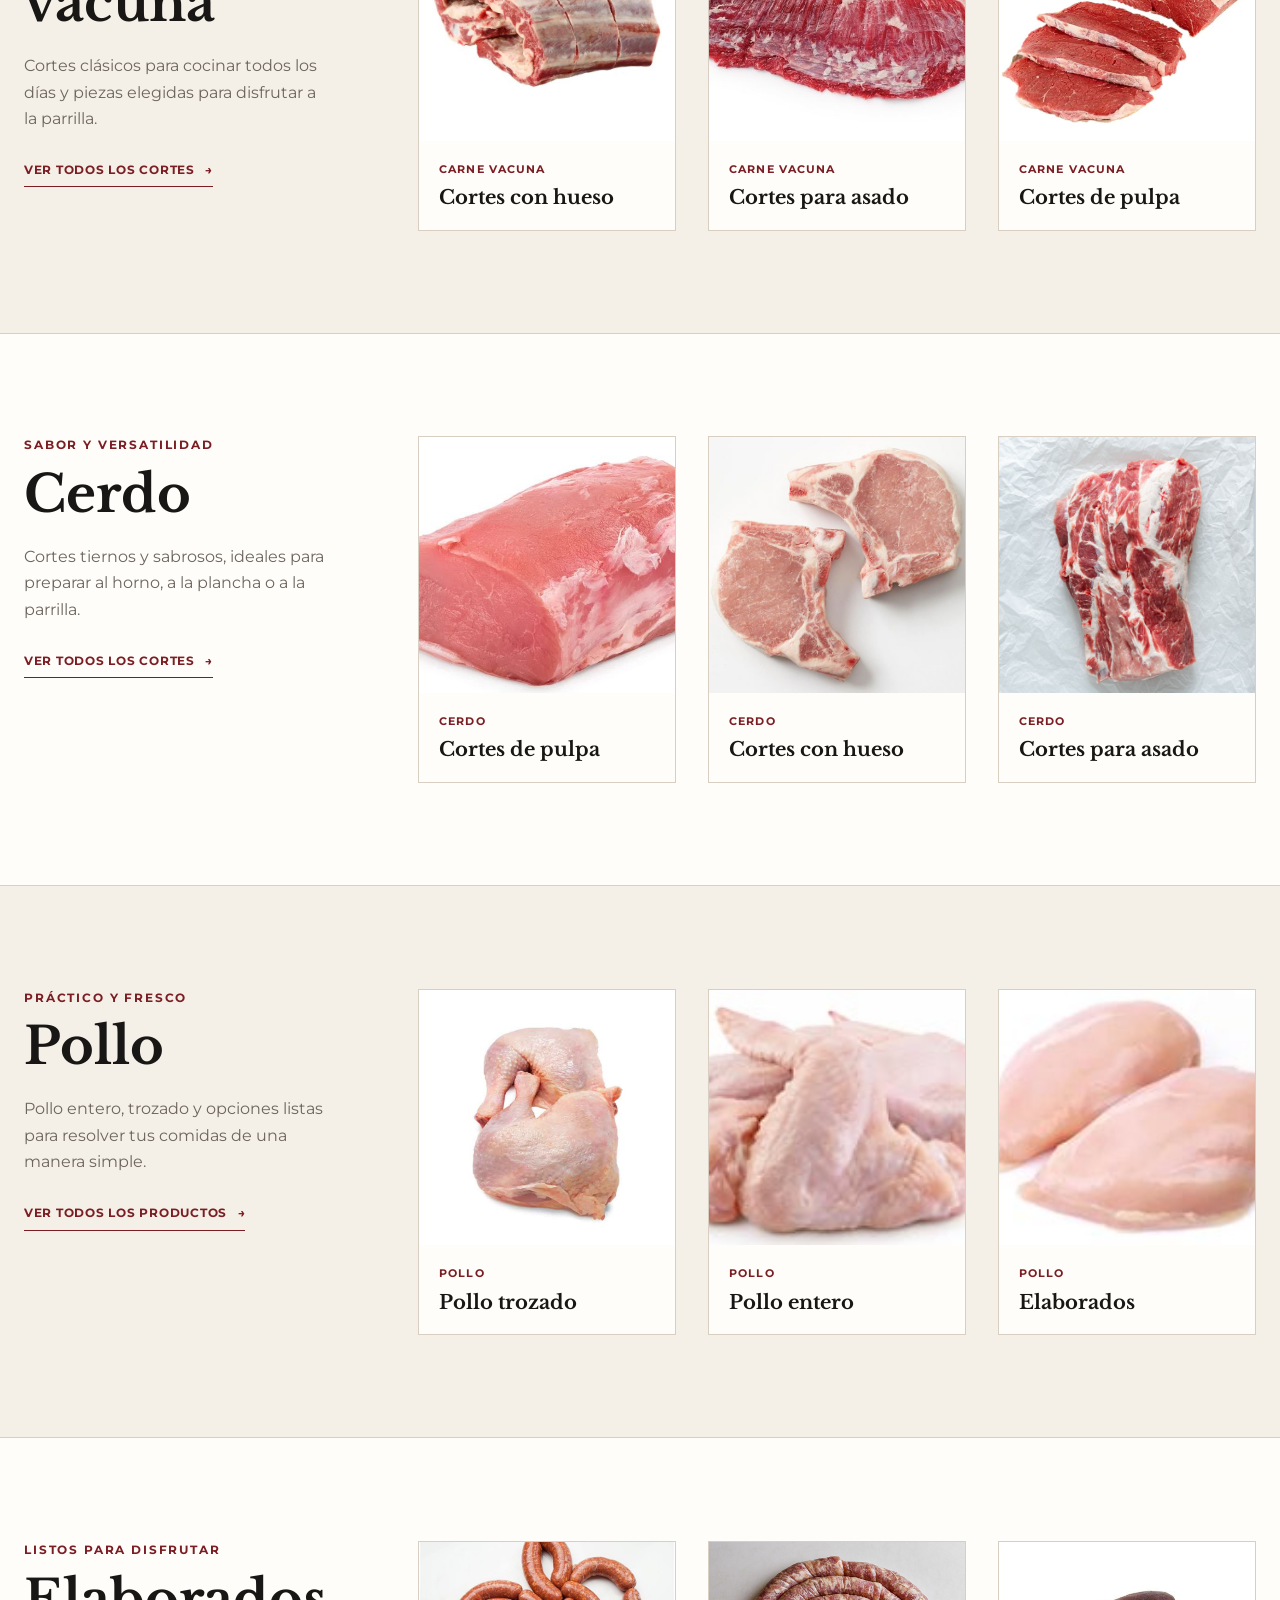
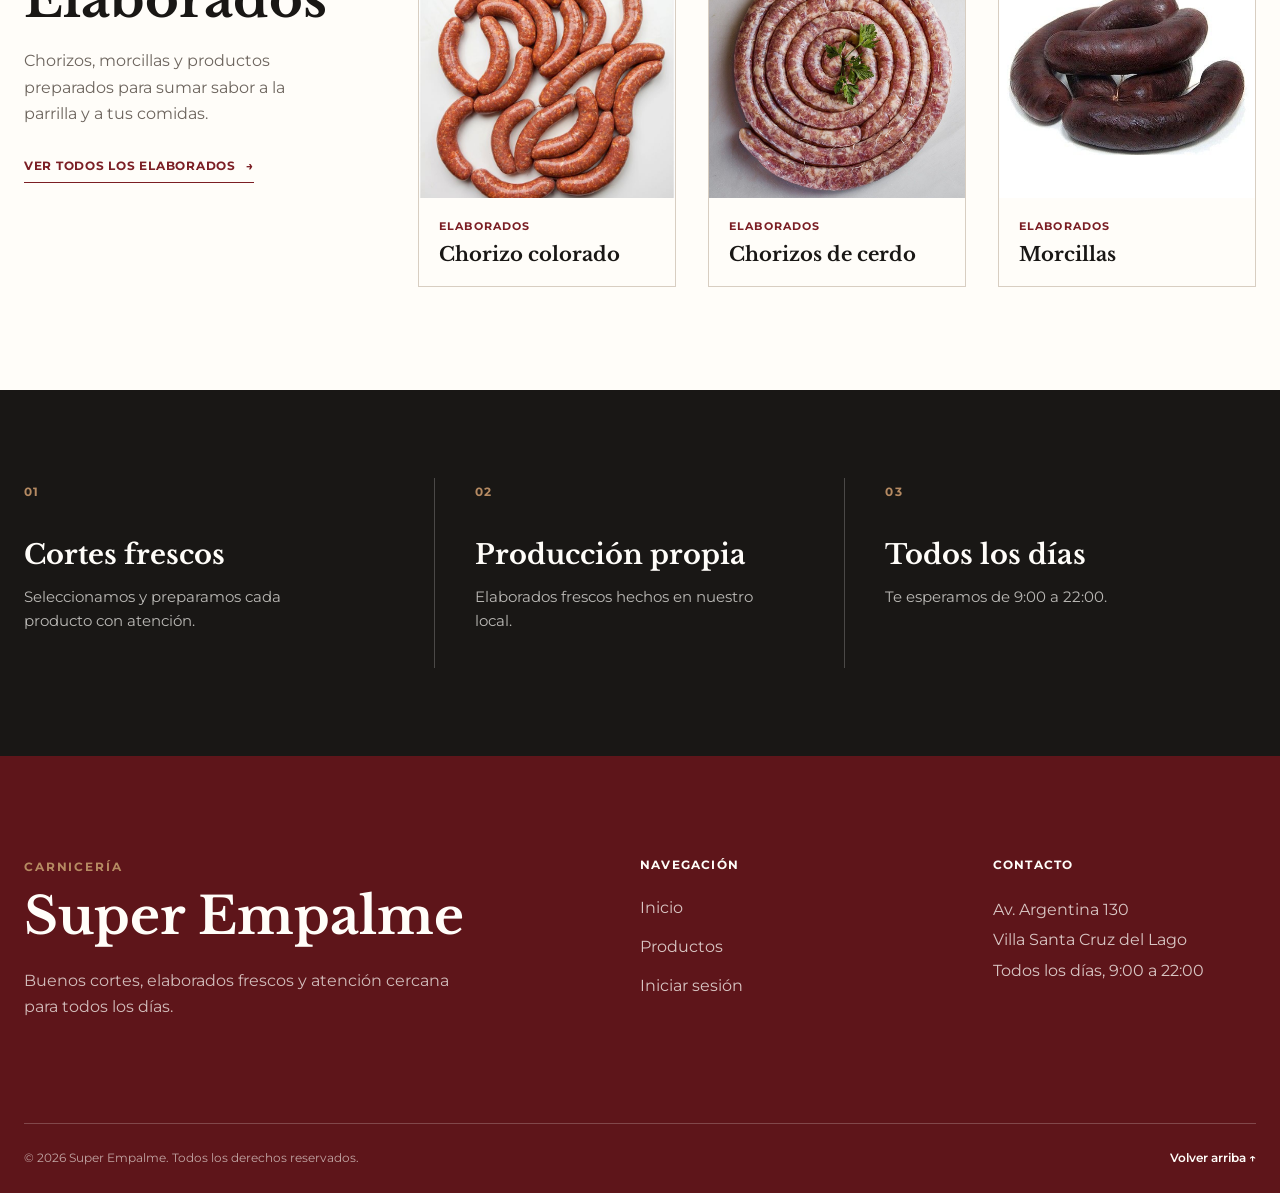
==== commit 97a24b8c: "feat: redisenar pagina principal" ====
--- a/index.html
+++ b/index.html
@@ -3,164 +3,349 @@
 <head>
     <meta charset="UTF-8">
     <meta name="viewport" content="width=device-width, initial-scale=1.0">
-    <link rel="stylesheet" href="/css/style.css">
-    <title>Tienda Carniceria </title>
+    <meta name="description" content="Carnicería Super Empalme: cortes vacunos, cerdo, pollo y elaborados frescos todos los días.">
+    <link rel="preconnect" href="https://fonts.googleapis.com">
+    <link rel="preconnect" href="https://fonts.gstatic.com" crossorigin>
+    <link href="https://fonts.googleapis.com/css2?family=Libre+Baskerville:wght@400;700&family=Montserrat:wght@400;500;600;700&display=swap" rel="stylesheet">
+    <link rel="stylesheet" href="./css/style.css">
+    <title>Super Empalme | Carnicería</title>
 </head>
-<body>
+<body id="inicio">
     <div class="grid-container">
         <header class="header">
-        <a href="index.html"><img class="logo" src="/assets/logoprueba.jpg" alt="logo de la carniceria" width="200"></a>
-            <nav class="nadvar">   
-            <div class="cate-nav">
-                <a class="cate-nav--a" href="/pag/cat-vaca.html"><h3>Carne vacuna</h3></a>
-                <a class="cate-nav--a" href="/pag/cat-cerdo.html"><h3>Cerdo</h3></a>
-                <a class="cate-nav--a" href="/pag/cat-pollo.html"><h3>Pollo</h3></a>
-                <a class="cate-nav--a" href="/pag/cat-elaborados.html"><h3>Embutidos</h3></a>
+            <div class="header__container">
+                <a class="header__brand" href="./index.html" aria-label="Ir al inicio">
+                    <img class="header__logo" src="./assets/logoprueba.jpg" alt="Carnicería Super Empalme">
+                </a>
+
+                <nav class="navbar" aria-label="Navegación principal">
+                    <a class="navbar__link" href="#productos">Productos</a>
+                    <a class="navbar__link" href="#vacuna">Vacuna</a>
+                    <a class="navbar__link" href="#cerdo">Cerdo</a>
+                    <a class="navbar__link" href="#pollo">Pollo</a>
+                    <a class="navbar__link" href="#elaborados">Elaborados</a>
+                </nav>
+
+                <a class="header__login" href="./log/login.html">Iniciar sesión</a>
             </div>
-            <div class="style-vinculo">
-            <a  class="style-vinculo--log" href="/log/login.html"><h3>Inicio de sesion</h3></a>
+        </header>
+
+        <main class="main">
+            <section class="hero" aria-labelledby="hero-title">
+                <div class="hero__content">
+                    <p class="eyebrow eyebrow--light">Frescura y calidad todos los días</p>
+                    <h1 id="hero-title">Buenos cortes para compartir</h1>
+                    <p class="hero__description">
+                        Carne vacuna, cerdo, pollo y elaborados seleccionados para tu mesa.
+                    </p>
+                    <div class="hero__actions">
+                        <a class="button button--primary" href="#productos">Ver productos</a>
+                        <a class="button button--secondary" href="#contacto">Visitar el local</a>
+                    </div>
+                </div>
+            </section>
+
+            <section class="product-index" id="productos" aria-labelledby="products-title">
+                <div class="section-heading">
+                    <p class="eyebrow">Nuestra selección</p>
+                    <h2 id="products-title">Nuestros productos</h2>
+                    <p>
+                        Elegí una categoría y encontrá cortes frescos para todos los días,
+                        el horno o la parrilla.
+                    </p>
+                </div>
+
+                <nav class="category-links" aria-label="Categorías de productos">
+                    <a class="category-links__item" href="#vacuna">
+                        <span>01</span>
+                        <strong>Carne vacuna</strong>
+                    </a>
+                    <a class="category-links__item" href="#cerdo">
+                        <span>02</span>
+                        <strong>Cerdo</strong>
+                    </a>
+                    <a class="category-links__item" href="#pollo">
+                        <span>03</span>
+                        <strong>Pollo</strong>
+                    </a>
+                    <a class="category-links__item" href="#elaborados">
+                        <span>04</span>
+                        <strong>Elaborados</strong>
+                    </a>
+                </nav>
+            </section>
+
+            <section class="category-section" id="vacuna" aria-labelledby="vacuna-title">
+                <div class="category-section__container">
+                    <div class="category-section__intro">
+                        <p class="eyebrow">Selección fresca</p>
+                        <h2 id="vacuna-title">Carne vacuna</h2>
+                        <p>
+                            Cortes clásicos para cocinar todos los días y piezas elegidas
+                            para disfrutar a la parrilla.
+                        </p>
+                        <a class="text-link" href="./page/cat-vaca.html">
+                            Ver todos los cortes <span aria-hidden="true">→</span>
+                        </a>
+                    </div>
+
+                    <div class="cards">
+                        <article class="card-estruc">
+                            <a class="card-estruc__link" href="./page/cat-vaca.html">
+                                <div class="card-estruc__image">
+                                    <img src="./assets/costilla.jpg" alt="Costilla vacuna" loading="lazy">
+                                </div>
+                                <div class="card-estruc__body">
+                                    <p>Carne vacuna</p>
+                                    <h3>Cortes con hueso</h3>
+                                </div>
+                            </a>
+                        </article>
+
+                        <article class="card-estruc">
+                            <a class="card-estruc__link" href="./page/cat-vaca.html">
+                                <div class="card-estruc__image">
+                                    <img src="./assets/Entraña.jpg" alt="Entraña vacuna" loading="lazy">
+                                </div>
+                                <div class="card-estruc__body">
+                                    <p>Carne vacuna</p>
+                                    <h3>Cortes para asado</h3>
+                                </div>
+                            </a>
+                        </article>
+
+                        <article class="card-estruc">
+                            <a class="card-estruc__link" href="./page/cat-vaca.html">
+                                <div class="card-estruc__image">
+                                    <img src="./assets/imgvaca1.jpg" alt="Pulpa vacuna" loading="lazy">
+                                </div>
+                                <div class="card-estruc__body">
+                                    <p>Carne vacuna</p>
+                                    <h3>Cortes de pulpa</h3>
+                                </div>
+                            </a>
+                        </article>
+                    </div>
+                </div>
+            </section>
+
+            <section class="category-section category-section--surface" id="cerdo" aria-labelledby="cerdo-title">
+                <div class="category-section__container">
+                    <div class="category-section__intro">
+                        <p class="eyebrow">Sabor y versatilidad</p>
+                        <h2 id="cerdo-title">Cerdo</h2>
+                        <p>
+                            Cortes tiernos y sabrosos, ideales para preparar al horno,
+                            a la plancha o a la parrilla.
+                        </p>
+                        <a class="text-link" href="./page/cat-cerdo.html">
+                            Ver todos los cortes <span aria-hidden="true">→</span>
+                        </a>
+                    </div>
+
+                    <div class="cards">
+                        <article class="card-estruc">
+                            <a class="card-estruc__link" href="./page/cat-cerdo.html">
+                                <div class="card-estruc__image">
+                                    <img src="./assets/cortecerdo1.jpg" alt="Pulpa de cerdo" loading="lazy">
+                                </div>
+                                <div class="card-estruc__body">
+                                    <p>Cerdo</p>
+                                    <h3>Cortes de pulpa</h3>
+                                </div>
+                            </a>
+                        </article>
+
+                        <article class="card-estruc">
+                            <a class="card-estruc__link" href="./page/cat-cerdo.html">
+                                <div class="card-estruc__image">
+                                    <img src="./assets/cortecerdo2.jpg" alt="Costeletas de cerdo" loading="lazy">
+                                </div>
+                                <div class="card-estruc__body">
+                                    <p>Cerdo</p>
+                                    <h3>Cortes con hueso</h3>
+                                </div>
+                            </a>
+                        </article>
+
+                        <article class="card-estruc">
+                            <a class="card-estruc__link" href="./page/cat-cerdo.html">
+                                <div class="card-estruc__image">
+                                    <img src="./assets/cortecerdo3.jpg" alt="Corte de cerdo para asado" loading="lazy">
+                                </div>
+                                <div class="card-estruc__body">
+                                    <p>Cerdo</p>
+                                    <h3>Cortes para asado</h3>
+                                </div>
+                            </a>
+                        </article>
+                    </div>
+                </div>
+            </section>
+
+            <section class="category-section" id="pollo" aria-labelledby="pollo-title">
+                <div class="category-section__container">
+                    <div class="category-section__intro">
+                        <p class="eyebrow">Práctico y fresco</p>
+                        <h2 id="pollo-title">Pollo</h2>
+                        <p>
+                            Pollo entero, trozado y opciones listas para resolver tus comidas
+                            de una manera simple.
+                        </p>
+                        <a class="text-link" href="./page/cat-pollo.html">
+                            Ver todos los productos <span aria-hidden="true">→</span>
+                        </a>
+                    </div>
+
+                    <div class="cards">
+                        <article class="card-estruc">
+                            <a class="card-estruc__link" href="./page/cat-pollo.html">
+                                <div class="card-estruc__image">
+                                    <img src="./assets/pollo1.jpg" alt="Pollo trozado" loading="lazy">
+                                </div>
+                                <div class="card-estruc__body">
+                                    <p>Pollo</p>
+                                    <h3>Pollo trozado</h3>
+                                </div>
+                            </a>
+                        </article>
+
+                        <article class="card-estruc">
+                            <a class="card-estruc__link" href="./page/cat-pollo.html">
+                                <div class="card-estruc__image">
+                                    <img src="./assets/pollo2.jpg" alt="Pollo entero" loading="lazy">
+                                </div>
+                                <div class="card-estruc__body">
+                                    <p>Pollo</p>
+                                    <h3>Pollo entero</h3>
+                                </div>
+                            </a>
+                        </article>
+
+                        <article class="card-estruc">
+                            <a class="card-estruc__link" href="./page/cat-pollo.html">
+                                <div class="card-estruc__image">
+                                    <img src="./assets/pollo3.jpg" alt="Elaborados de pollo" loading="lazy">
+                                </div>
+                                <div class="card-estruc__body">
+                                    <p>Pollo</p>
+                                    <h3>Elaborados</h3>
+                                </div>
+                            </a>
+                        </article>
+                    </div>
+                </div>
+            </section>
+
+            <section class="category-section category-section--surface" id="elaborados" aria-labelledby="elaborados-title">
+                <div class="category-section__container">
+                    <div class="category-section__intro">
+                        <p class="eyebrow">Listos para disfrutar</p>
+                        <h2 id="elaborados-title">Elaborados</h2>
+                        <p>
+                            Chorizos, morcillas y productos preparados para sumar sabor
+                            a la parrilla y a tus comidas.
+                        </p>
+                        <a class="text-link" href="./page/cat-elaborados.html">
+                            Ver todos los elaborados <span aria-hidden="true">→</span>
+                        </a>
+                    </div>
+
+                    <div class="cards">
+                        <article class="card-estruc">
+                            <a class="card-estruc__link" href="./page/cat-elaborados.html">
+                                <div class="card-estruc__image">
+                                    <img src="./assets/chorizos2.jpg" alt="Chorizo colorado" loading="lazy">
+                                </div>
+                                <div class="card-estruc__body">
+                                    <p>Elaborados</p>
+                                    <h3>Chorizo colorado</h3>
+                                </div>
+                            </a>
+                        </article>
+
+                        <article class="card-estruc">
+                            <a class="card-estruc__link" href="./page/cat-elaborados.html">
+                                <div class="card-estruc__image">
+                                    <img src="./assets/chorizos.jpg" alt="Chorizos de cerdo" loading="lazy">
+                                </div>
+                                <div class="card-estruc__body">
+                                    <p>Elaborados</p>
+                                    <h3>Chorizos de cerdo</h3>
+                                </div>
+                            </a>
+                        </article>
+
+                        <article class="card-estruc">
+                            <a class="card-estruc__link" href="./page/cat-elaborados.html">
+                                <div class="card-estruc__image">
+                                    <img src="./assets/Morcilla7.jpg" alt="Morcillas frescas" loading="lazy">
+                                </div>
+                                <div class="card-estruc__body">
+                                    <p>Elaborados</p>
+                                    <h3>Morcillas</h3>
+                                </div>
+                            </a>
+                        </article>
+                    </div>
+                </div>
+            </section>
+
+            <section class="service-strip" aria-label="Información del comercio">
+                <div class="service-strip__container">
+                    <article class="service-strip__item">
+                        <span>01</span>
+                        <h2>Cortes frescos</h2>
+                        <p>Seleccionamos y preparamos cada producto con atención.</p>
+                    </article>
+                    <article class="service-strip__item">
+                        <span>02</span>
+                        <h2>Producción propia</h2>
+                        <p>Elaborados frescos hechos en nuestro local.</p>
+                    </article>
+                    <article class="service-strip__item">
+                        <span>03</span>
+                        <h2>Todos los días</h2>
+                        <p>Te esperamos de 9:00 a 22:00.</p>
+                    </article>
+                </div>
+            </section>
+        </main>
+
+        <footer class="footer" id="contacto">
+            <div class="footer__container">
+                <div class="footer__brand">
+                    <p class="eyebrow eyebrow--light">Carnicería</p>
+                    <h2>Super Empalme</h2>
+                    <p>
+                        Buenos cortes, elaborados frescos y atención cercana para todos los días.
+                    </p>
+                </div>
+
+                <div class="footer__column">
+                    <h2>Navegación</h2>
+                    <ul>
+                        <li><a href="#inicio">Inicio</a></li>
+                        <li><a href="#productos">Productos</a></li>
+                        <li><a href="./log/login.html">Iniciar sesión</a></li>
+                    </ul>
+                </div>
+
+                <div class="footer__column">
+                    <h2>Contacto</h2>
+                    <address>
+                        Av. Argentina 130<br>
+                        Villa Santa Cruz del Lago<br>
+                        Todos los días, 9:00 a 22:00
+                    </address>
+                </div>
             </div>
-            </nav>
-        </header>
-    <main class="main">
-    <img  class="imagen-principal" src="/assets/fondo1.jpg" alt="logo general de carne" >
-    <h1 class="titulopr">Nuestros productos</h1>
-    <div class="vacuno">
-        <div class="textos">
-            <a class="vinculos-style" href="/page/cat-vaca.html"><h2>Vacuna</h2></a>
-            <p>Lorem ipsum dolor sit, amet consectetur adipisicing elit. Nostrum beatae ipsa adipisci magnam inventore repellat voluptas, 
-                vel quas maxime soluta deleniti optio totam quam saepe iste tempora laudantium debitis modi.
-            </p>
-        </div>
-
-        <div class="cards">
-            <div class="card-estruc"> 
-                <a class="vinculos-style" href="/page/cat-vaca.html">
-                    <img src="/assets/costilla.jpg" alt="costilla vacuna">
-                    <h3>Cortes con hueso </h3>
-                </a>
+
+            <div class="footer__bottom">
+                <p>© 2026 Super Empalme. Todos los derechos reservados.</p>
+                <a href="#inicio">Volver arriba <span aria-hidden="true">↑</span></a>
             </div>
-            <div class="card-estruc"> 
-                <a class="vinculos-style" href="/page/cat-vaca.html">
-                    <img src="/assets/Entraña.jpg" alt="entraña vacuna">
-                    <h3>Asado sin hueso </h3>
-                </a>
-            </div>
-            <div class="card-estruc"> 
-                <a class="vinculos-style" href="/page/cat-vaca.html">
-                    <img src="/assets/imgvaca1.jpg" alt="Pulpa vacuna">
-                    <h3>Cortes de pulpa</h3>
-                </a>
-            </div>
-        </div>
-        
-    </div>
-    <div class="embutidos">
-        <div class="textos">
-            <a class="vinculos-style" href="/page/cat-elaborados.html"><h2>Embutidos</h2></a>
-            <p>Lorem ipsum dolor sit, amet consectetur adipisicing elit. Nostrum beatae ipsa adipisci magnam inventore repellat voluptas, 
-                vel quas maxime soluta deleniti optio totam quam saepe iste tempora laudantium debitis modi.
-            </p>
-        </div>
-        <div class="cards">
-            <div class="card-estruc"> 
-                <a class="vinculos-style" href="/page/cat-vaca.html">
-                    <img src="/assets/chorizos2.jpg" alt="Chorizos">
-                    <h3>Chorizo colorado </h3>
-                </a>
-            </div>
-            <div class="card-estruc"> 
-                <a class="vinculos-style" href="/page/cat-vaca.html">
-                    <img src="/assets/chorizos.jpg" alt="entraña vacuna">
-                    <h3>Chorizos de cerdo </h3>
-                </a>
-            </div>
-            <div class="card-estruc"> 
-                <a class="vinculos-style" href="/page/cat-vaca.html">
-                    <img src="/assets/Morcilla7.jpg" alt="Pulpa vacuna">
-                    <h3>Morcillas</h3>
-                </a>
-            </div>
-        </div>
-
-    </div>
-    <div class="cerdo">
-        <div class="textos">
-            <a class="vinculos-style" href="/page/cat-cerdo.html"><h2>Cerdo</h2></a>
-            <p>Lorem ipsum dolor sit, amet consectetur adipisicing elit. Nostrum beatae ipsa adipisci magnam inventore repellat voluptas, 
-                vel quas maxime soluta deleniti optio totam quam saepe iste tempora laudantium debitis modi.
-            </p>
-        </div>
-        <div class="cards">
-            <div class="card-estruc"> 
-                <a class="vinculos-style" href="/page/cat-vaca.html">
-                    <img src="/assets/cortecerdo1.jpg" alt="Cortes de cerdo">
-                    <h3>Pulpa de cerdo </h3>
-                </a>
-            </div>
-            <div class="card-estruc"> 
-                <a class="vinculos-style" href="/page/cat-vaca.html">
-                    <img src="/assets/cortecerdo2.jpg" alt="Cortes de cerdo">
-                    <h3>Cortes con hueso </h3>
-                </a>
-            </div>
-            <div class="card-estruc"> 
-                <a class="vinculos-style" href="/page/cat-vaca.html">
-                    <img src="/assets/cortecerdo3.jpg" alt="Cortes de cerdo">
-                    <h3>Cortes para asado</h3>
-                </a>
-            </div>
-        </div>
-    </div>
-    <div class="pollo">
-        <div class="textos">
-            <a class="vinculos-style" href="/page/cat-pollo.html"><h2>Pollo</h2></a>
-            <p>Lorem ipsum dolor sit, amet consectetur adipisicing elit. Nostrum beatae ipsa adipisci magnam inventore repellat voluptas, 
-                vel quas maxime soluta deleniti optio totam quam saepe iste tempora laudantium debitis modi.
-            </p>
-        </div>
-        <div class="cards">
-            <div class="card-estruc"> 
-                <a class="vinculos-style" href="/page/cat-vaca.html">
-                    <img src="/assets/pollo1.jpg" alt="carne de pollo">
-                    <h3>Pollo en trozo </h3>
-                </a>
-            </div>
-            <div class="card-estruc"> 
-                <a class="vinculos-style" href="/page/cat-vaca.html">
-                    <img src="/assets/pollo2.jpg" alt="carne de pollo">
-                    <h3>Pollo entero</h3>
-                </a>
-            </div>
-            <div class="card-estruc"> 
-                <a class="vinculos-style" href="/page/cat-vaca.html">
-                    <img src="/assets/pollo3.jpg" alt="carne de pollo">
-                    <h3>Elaborados</h3>
-                </a>
-            </div>
-        </div>
-        
-    </div>
-    </main>
-    <footer class="footer">
-        <div class="cont-footer"> 
-            <div> 
-                <h4 class="h4-style">Vértigo</h4> 
-                <p class="p-footer">Moda urbana con identidad propia.</p> 
-            </div> 
-            <div> 
-                <h4 class="h4-style">Navegación</h4>
-                <p class="p-footer"><a href="index.html">Home</a></p> 
-            </div> 
-            <div> 
-                <h4 class="h4-style">Contacto</h4>
-                <p class="p-footer">Bialet Massé, Córdoba</p> 
-            </div> 
-        </div> 
-        <div class="logo-contenedor">
-        <a href="index.html"><img class="logo" src="/assets/logoprueba.jpg" alt="logo de la carniceria" width="200"></a>
-        </div>
-    </footer> 
+        </footer>
     </div>
 </body>
-</html>+</html>
--- a/css/style.css
+++ b/css/style.css
@@ -1,312 +1,690 @@
+@charset "UTF-8";
 .header {
-  background-color: #d8d5d5;
   grid-area: header;
+  position: sticky;
+  top: 0;
+  z-index: 1000;
+  width: 100%;
+  background-color: rgba(255, 253, 249, 0.96);
+  border-bottom: 1px solid #d8cec2;
+  backdrop-filter: blur(12px);
+}
+.header__container {
+  width: min(100% - 3rem, 1280px);
+  min-height: 88px;
+  margin: 0 auto;
+  display: grid;
+  grid-template-columns: auto 1fr auto;
+  align-items: center;
+  gap: clamp(1.5rem, 3vw, 3.5rem);
+}
+.header__brand {
+  display: block;
+  width: clamp(150px, 16vw, 190px);
+}
+.header__logo {
+  display: block;
+  width: 100%;
+  height: auto;
+}
+.header__login {
+  display: inline-flex;
+  justify-content: center;
+  align-items: center;
+  min-height: 42px;
+  padding: 0.7rem 1.1rem;
+  color: #fffdf9;
+  background-color: #7b1e24;
+  border: 1px solid #7b1e24;
+  border-radius: 999px;
+  font-size: 0.75rem;
+  font-weight: 700;
+  letter-spacing: 0.05em;
+  text-decoration: none;
+  text-transform: uppercase;
+  white-space: nowrap;
+  transition: background-color 180ms ease, border-color 180ms ease, transform 180ms ease;
+}
+.header__login:hover {
+  background-color: #5e151a;
+  border-color: #5e151a;
+  transform: translateY(-1px);
+}
+
+.navbar {
+  display: flex;
+  justify-content: center;
+  align-items: center;
+  gap: clamp(1.1rem, 2.4vw, 2.4rem);
+}
+.navbar__link {
+  position: relative;
+  padding: 0.75rem 0;
+  color: #2c2926;
+  font-size: 0.76rem;
+  font-weight: 600;
+  letter-spacing: 0.08em;
+  text-decoration: none;
+  text-transform: uppercase;
+  white-space: nowrap;
+}
+.navbar__link::after {
+  content: "";
+  position: absolute;
+  right: 0;
+  bottom: 0.45rem;
+  left: 0;
+  height: 2px;
+  background-color: #7b1e24;
+  transform: scaleX(0);
+  transform-origin: center;
+  transition: transform 180ms ease;
+}
+.navbar__link:hover {
+  color: #7b1e24;
+}
+.navbar__link:hover::after {
+  transform: scaleX(1);
+}
+
+@media (max-width: 980px) {
+  .header__container {
+    width: min(100% - 2rem, 1280px);
+    grid-template-columns: 1fr auto;
+    gap: 0.65rem 1.5rem;
+    padding: 0.8rem 0 0.65rem;
+  }
+  .header__brand {
+    width: 155px;
+  }
+  .navbar {
+    grid-column: 1/-1;
+    justify-content: flex-start;
+    gap: 1.75rem;
+    overflow-x: auto;
+    padding-top: 0.35rem;
+    border-top: 1px solid #d8cec2;
+    scrollbar-width: none;
+  }
+  .navbar::-webkit-scrollbar {
+    display: none;
+  }
+}
+@media (max-width: 560px) {
+  .header__container {
+    width: min(100% - 1.25rem, 1280px);
+  }
+  .header__brand {
+    width: 130px;
+  }
+  .header__login {
+    min-height: 38px;
+    padding: 0.6rem 0.8rem;
+    font-size: 0.67rem;
+  }
+  .navbar {
+    gap: 1.25rem;
+  }
+  .navbar__link {
+    font-size: 0.68rem;
+  }
+}
+.main {
+  grid-area: main;
+  min-width: 0;
+  overflow: hidden;
+  background-color: #f4efe7;
+}
+
+.hero {
+  min-height: clamp(520px, 72vh, 760px);
+  padding: clamp(4rem, 9vw, 7rem) 1.5rem;
+  display: grid;
+  place-items: center;
+  position: relative;
+  isolation: isolate;
+  color: #ffffff;
+  text-align: center;
+  background: linear-gradient(rgba(25, 23, 21, 0.54), rgba(25, 23, 21, 0.68)), url("../assets/fondo1.jpg") center/cover no-repeat;
+}
+.hero::after {
+  content: "";
+  position: absolute;
+  inset: 1.25rem;
+  z-index: -1;
+  border: 1px solid rgba(255, 255, 255, 0.46);
+  pointer-events: none;
+}
+.hero__content {
+  width: min(100%, 900px);
+}
+.hero h1 {
+  max-width: 880px;
+  margin: 0 auto;
+  font-size: clamp(2.8rem, 7vw, 6rem);
+  line-height: 1.04;
+  text-wrap: balance;
+}
+.hero__description {
+  max-width: 680px;
+  margin: 1.5rem auto 0;
+  color: rgba(255, 255, 255, 0.9);
+  font-size: clamp(1rem, 2vw, 1.25rem);
+}
+.hero__actions {
+  margin-top: 2.25rem;
+  display: flex;
+  flex-wrap: wrap;
+  justify-content: center;
+  gap: 0.9rem;
+}
+
+.product-index {
+  width: min(100% - 3rem, 1280px);
+  margin: 0 auto;
+  padding: clamp(5rem, 9vw, 8rem) 0;
+  scroll-margin-top: 9rem;
+}
+
+.section-heading {
+  max-width: 720px;
+  margin-bottom: clamp(3rem, 6vw, 5rem);
+}
+.section-heading h2 {
+  margin-top: 0.55rem;
+  color: #191715;
+  font-size: clamp(2.4rem, 5vw, 4.5rem);
+}
+.section-heading > p:last-child {
+  max-width: 620px;
+  margin-top: 1.2rem;
+  color: #6d655e;
+  font-size: clamp(1rem, 1.7vw, 1.15rem);
+}
+
+.category-links {
+  display: grid;
+  grid-template-columns: repeat(4, minmax(0, 1fr));
+  border-top: 1px solid #d8cec2;
+  border-bottom: 1px solid #d8cec2;
+}
+.category-links__item {
+  min-height: 150px;
+  padding: 1.5rem;
   display: flex;
   flex-direction: column;
-  align-items: center;
-  width: 100%;
-}
-.header .logo {
-  margin: 10px;
-  width: 100%;
-  max-width: 500px;
-  height: auto;
-}
-.header .nadvar {
+  justify-content: space-between;
+  color: #2c2926;
+  text-decoration: none;
+  border-right: 1px solid #d8cec2;
+  transition: color 180ms ease, background-color 180ms ease;
+}
+.category-links__item:last-child {
+  border-right: 0;
+}
+.category-links__item span {
+  color: #7b1e24;
+  font-size: 0.73rem;
+  font-weight: 700;
+  letter-spacing: 0.12em;
+}
+.category-links__item strong {
   display: flex;
-  flex-direction: row;
   justify-content: space-between;
   align-items: center;
-  flex-wrap: wrap;
-  padding: 30px 50px 20px 20px;
+  gap: 1rem;
+  font-family: "Libre Baskerville", Georgia, serif;
+  font-size: clamp(1rem, 1.6vw, 1.25rem);
+}
+.category-links__item strong::after {
+  content: "↘";
+  font-family: "Montserrat", Arial, sans-serif;
+  font-weight: 400;
+}
+.category-links__item:hover {
+  color: #fffdf9;
+  background-color: #7b1e24;
+}
+.category-links__item:hover span {
+  color: #fffdf9;
+}
+
+.category-section {
+  padding: clamp(4.5rem, 8vw, 7.5rem) 0;
+  border-top: 1px solid #d8cec2;
+  scroll-margin-top: 9rem;
+}
+.category-section--surface {
+  background-color: #fffdf9;
+}
+.category-section__container {
+  width: min(100% - 3rem, 1280px);
+  margin: 0 auto;
+  display: grid;
+  grid-template-columns: minmax(220px, 0.8fr) minmax(0, 2.2fr);
+  align-items: start;
+  gap: clamp(3rem, 7vw, 7rem);
+}
+.category-section__intro {
+  position: sticky;
+  top: 8rem;
+}
+.category-section__intro h2 {
+  margin-top: 0.55rem;
+  color: #191715;
+  font-size: clamp(2.1rem, 4vw, 3.4rem);
+}
+.category-section__intro > p:not(.eyebrow) {
+  margin-top: 1.15rem;
+  color: #6d655e;
+}
+
+.text-link {
+  width: fit-content;
+  margin-top: 1.75rem;
+  padding-bottom: 0.35rem;
+  display: inline-flex;
+  align-items: center;
+  gap: 0.65rem;
+  color: #7b1e24;
+  border-bottom: 1px solid #7b1e24;
+  font-size: 0.78rem;
+  font-weight: 700;
+  letter-spacing: 0.06em;
+  text-decoration: none;
+  text-transform: uppercase;
+}
+.text-link span {
+  transition: transform 180ms ease;
+}
+.text-link:hover span {
+  transform: translateX(4px);
+}
+
+.service-strip {
+  color: #fffdf9;
+  background-color: #191715;
+}
+.service-strip__container {
+  width: min(100% - 3rem, 1280px);
+  margin: 0 auto;
+  padding: clamp(3.5rem, 7vw, 5.5rem) 0;
+  display: grid;
+  grid-template-columns: repeat(3, minmax(0, 1fr));
+}
+.service-strip__item {
+  min-height: 190px;
+  padding: 0 2.5rem;
+  border-right: 1px solid rgba(255, 253, 249, 0.22);
+}
+.service-strip__item:first-child {
+  padding-left: 0;
+}
+.service-strip__item:last-child {
+  padding-right: 0;
+  border-right: 0;
+}
+.service-strip__item span {
+  color: #b58a62;
+  font-size: 0.73rem;
+  font-weight: 700;
+  letter-spacing: 0.12em;
+}
+.service-strip__item h2 {
+  margin-top: 2.2rem;
+  font-size: clamp(1.25rem, 2.5vw, 1.7rem);
+}
+.service-strip__item p {
+  max-width: 300px;
+  margin-top: 0.8rem;
+  color: rgba(255, 253, 249, 0.7);
+  font-size: 0.92rem;
+}
+
+@media (max-width: 960px) {
+  .category-section__container {
+    grid-template-columns: 1fr;
+  }
+  .category-section__intro {
+    position: static;
+    max-width: 620px;
+  }
+}
+@media (max-width: 760px) {
+  .product-index,
+  .category-section__container,
+  .service-strip__container {
+    width: min(100% - 2rem, 1280px);
+  }
+  .category-links {
+    grid-template-columns: repeat(2, minmax(0, 1fr));
+  }
+  .category-links__item {
+    border-bottom: 1px solid #d8cec2;
+  }
+  .category-links__item:nth-child(2) {
+    border-right: 0;
+  }
+  .category-links__item:nth-child(n+3) {
+    border-bottom: 0;
+  }
+  .service-strip__container {
+    grid-template-columns: 1fr;
+  }
+  .service-strip__item {
+    min-height: auto;
+    padding: 2rem 0;
+    border-right: 0;
+    border-bottom: 1px solid rgba(255, 253, 249, 0.22);
+  }
+  .service-strip__item:first-child {
+    padding-top: 0;
+  }
+  .service-strip__item:last-child {
+    padding-bottom: 0;
+    border-bottom: 0;
+  }
+  .service-strip__item h2 {
+    margin-top: 1.25rem;
+  }
+}
+@media (max-width: 560px) {
+  .hero {
+    min-height: 560px;
+    padding-right: 1rem;
+    padding-left: 1rem;
+  }
+  .hero::after {
+    inset: 0.75rem;
+  }
+  .hero__actions {
+    align-items: stretch;
+    flex-direction: column;
+  }
+  .hero .button {
+    width: 100%;
+  }
+  .category-links__item {
+    min-height: 125px;
+    padding: 1.15rem;
+  }
+  .category-links__item strong {
+    align-items: flex-start;
+    flex-direction: column;
+    gap: 0.35rem;
+  }
+}
+.cards {
+  display: grid;
+  grid-template-columns: repeat(auto-fit, minmax(220px, 1fr));
+  gap: clamp(1.25rem, 2.5vw, 2.25rem);
+}
+
+.card-estruc {
+  min-width: 0;
+  background-color: #fffdf9;
+  border: 1px solid #d8cec2;
+  transition: border-color 180ms ease, box-shadow 180ms ease, transform 180ms ease;
+}
+.card-estruc__link {
+  height: 100%;
+  display: flex;
+  flex-direction: column;
+  color: inherit;
+  text-decoration: none;
+}
+.card-estruc__image {
+  aspect-ratio: 1/1;
+  overflow: hidden;
+  background-color: #d8cec2;
+}
+.card-estruc__image img {
   width: 100%;
-  background-color: #363636;
-  gap: 2rem;
-}
-.header .nadvar .cate-nav {
-  margin-right: auto;
-  display: flex;
-  gap: 1.5rem;
-}
-.header .nadvar .cate-nav--a {
-  text-decoration: none;
-  color: white;
-}
-.header .nadvar .style-vinculo {
-  display: flex;
-}
-.header .nadvar .style-vinculo--log {
-  text-decoration: none;
-  color: white;
-  border-color: #ebe8f0;
-  border-style: solid;
-  border-radius: 10px;
-  padding: 5px 20px 5px 20px;
-  margin: 10px;
-}
-.header .nadvar:hover {
-  background-color: #8e2525;
-}
-
-.main {
-  grid-area: main;
-  background-color: #ebe8f0;
-  display: grid;
-  grid-template-areas: "image" "title" "vacuno" "embutidos" "cerdo" "pollo";
-  grid-template-columns: 1fr;
-  grid-template-rows: auto auto auto auto auto;
-  width: 100%;
-  gap: 30px;
-}
-.main .imagen-principal {
-  grid-area: image;
-  width: 100%;
-  height: 60%;
-  display: flex;
-}
-.main .titulopr {
-  grid-area: title;
-  display: flex;
-  flex-direction: row;
-  justify-content: center;
-  align-items: center;
-  font-family: sans-serif;
-  font-size: 3rem;
-  font-weight: bold;
-  color: #3d3a3a;
-  padding: 20px;
-  text-align: center;
-}
-.main .vacuno {
-  grid-area: vacuno;
-  width: auto;
-  height: auto;
-}
-.main .vacuno .textos {
-  display: grid;
-  grid-template-areas: "titulo" "parrafo";
-  grid-template-columns: 1fr;
-  grid-template-rows: auto 1fr;
-  background-color: #d8d5d5;
-  border-radius: 20px;
-  padding: 1rem;
-  margin: 0 auto;
-  width: 70%;
-  height: auto;
-}
-.main .vacuno .textos h2 {
-  grid-area: titulo;
-  text-align: center;
-  font-size: 2rem;
-  color: #8e2525;
-}
-.main .vacuno .textos p {
-  grid-area: parrafo;
-  margin: 10px;
-  padding: 10px;
-  text-align: justify;
-  font-size: 20px;
-}
-.main .embutidos {
-  grid-area: embutidos;
-  width: auto;
-  height: auto;
-}
-.main .embutidos .textos {
-  display: grid;
-  grid-template-areas: "titulo" "parrafo";
-  grid-template-columns: 1fr;
-  grid-template-rows: auto 1fr;
-  background-color: #d8d5d5;
-  border-radius: 20px;
-  padding: 1rem;
-  margin: 0 auto;
-  width: 70%;
-  height: auto;
-}
-.main .embutidos .textos h2 {
-  grid-area: titulo;
-  text-align: center;
-  font-size: 2rem;
-  color: #8e2525;
-}
-.main .embutidos .textos p {
-  grid-area: parrafo;
-  margin: 10px;
-  padding: 10px;
-  text-align: justify;
-  font-size: 20px;
-}
-.main .cerdo {
-  grid-area: cerdo;
-  width: auto;
-  height: auto;
-}
-.main .cerdo .textos {
-  display: grid;
-  grid-template-areas: "titulo" "parrafo";
-  grid-template-columns: 1fr;
-  grid-template-rows: auto 1fr;
-  background-color: #d8d5d5;
-  border-radius: 20px;
-  padding: 1rem;
-  margin: 0 auto;
-  width: 70%;
-  height: auto;
-}
-.main .cerdo .textos h2 {
-  grid-area: titulo;
-  text-align: center;
-  font-size: 2rem;
-  color: #8e2525;
-}
-.main .cerdo .textos p {
-  grid-area: parrafo;
-  margin: 10px;
-  padding: 10px;
-  text-align: justify;
-  font-size: 20px;
-}
-.main .pollo {
-  grid-area: pollo;
-  width: auto;
-  height: auto;
-}
-.main .pollo .textos {
-  display: grid;
-  grid-template-areas: "titulo" "parrafo";
-  grid-template-columns: 1fr;
-  grid-template-rows: auto 1fr;
-  background-color: #d8d5d5;
-  border-radius: 20px;
-  padding: 1rem;
-  margin: 0 auto;
-  width: 70%;
-  height: auto;
-}
-.main .pollo .textos h2 {
-  grid-area: titulo;
-  text-align: center;
-  font-size: 2rem;
-  color: #8e2525;
-}
-.main .pollo .textos p {
-  grid-area: parrafo;
-  margin: 10px;
-  padding: 10px;
-  text-align: justify;
-  font-size: 20px;
-}
-.main .vinculos-style {
-  text-decoration: none;
-  color: inherit;
-}
-
+  height: 100%;
+  display: block;
+  object-fit: cover;
+  transition: transform 350ms ease;
+}
+.card-estruc__body {
+  flex-grow: 1;
+  padding: 1.25rem;
+}
+.card-estruc__body p {
+  margin-bottom: 0.45rem;
+  color: #7b1e24;
+  font-size: 0.68rem;
+  font-weight: 700;
+  letter-spacing: 0.1em;
+  text-transform: uppercase;
+}
+.card-estruc__body h3 {
+  color: #191715;
+  font-size: clamp(1rem, 1.8vw, 1.22rem);
+}
+.card-estruc:hover {
+  border-color: #b58a62;
+  box-shadow: 0 18px 40px rgba(25, 23, 21, 0.1);
+  transform: translateY(-4px);
+}
+.card-estruc:hover img {
+  transform: scale(1.04);
+}
+
+@media (max-width: 520px) {
+  .cards {
+    grid-template-columns: 1fr;
+  }
+}
 .footer {
   grid-area: footer;
-  width: 100%;
-  background-color: #363636;
-}
-.footer .cont-footer {
+  color: #fffdf9;
+  background-color: #5e151a;
+  scroll-margin-top: 8rem;
+}
+.footer__container {
+  width: min(100% - 3rem, 1280px);
+  margin: 0 auto;
+  padding: clamp(4.5rem, 8vw, 7rem) 0;
+  display: grid;
+  grid-template-columns: minmax(0, 2fr) repeat(2, minmax(180px, 1fr));
+  gap: clamp(3rem, 7vw, 7rem);
+}
+.footer__brand {
+  max-width: 480px;
+}
+.footer__brand h2 {
+  margin-top: 0.55rem;
+  font-size: clamp(2rem, 4vw, 3.6rem);
+}
+.footer__brand > p:last-child {
+  max-width: 430px;
+  margin-top: 1.3rem;
+  color: rgba(255, 253, 249, 0.72);
+}
+.footer__column h2 {
+  margin-bottom: 1.4rem;
+  font-family: "Montserrat", Arial, sans-serif;
+  font-size: 0.75rem;
+  font-weight: 700;
+  letter-spacing: 0.1em;
+  text-transform: uppercase;
+}
+.footer__column ul {
+  display: grid;
+  gap: 0.8rem;
+  list-style: none;
+}
+.footer__column a {
+  color: rgba(255, 253, 249, 0.76);
+  text-decoration: none;
+}
+.footer__column a:hover {
+  color: #fffdf9;
+}
+.footer__column address {
+  color: rgba(255, 253, 249, 0.76);
+  font-style: normal;
+  line-height: 1.9;
+}
+.footer__bottom {
+  width: min(100% - 3rem, 1280px);
+  margin: 0 auto;
+  padding: 1.5rem 0;
   display: flex;
-  flex-wrap: wrap;
-  justify-content: space-around;
-  align-items: flex-start;
-  margin-top: 10px;
-  margin-bottom: 30px;
-}
-.footer .cont-footer div {
-  text-align: center;
-}
-.footer .cont-footer .p-footer {
-  font-size: 18px;
-  color: #d8d5d5;
-  margin-top: 30px;
-  text-decoration: none;
-}
-.footer .cont-footer .p-footer a {
-  text-decoration: none;
-  color: #d8d5d5;
-}
-.footer .cont-footer .h4-style {
-  color: #d8d5d5;
-  margin-bottom: 1rem;
-  font-size: 25px;
-  padding: 5px;
-  padding-bottom: 10px;
-  border-style: solid;
-  border-right: 5px;
-  border-left: 5px;
-  border-top: 5px;
-  border-color: #d8d5d5;
-}
-.footer .logo-contenedor {
-  display: flex;
-  flex-wrap: wrap;
-  justify-content: space-around;
-  align-items: flex-start;
-}
-.footer .logo-contenedor .logo-footer {
-  width: 100%;
-  max-width: 400px;
-  height: auto;
-}
-
-.cards {
-  display: grid;
-  grid-template-columns: repeat(auto-fill, minmax(25rem, 1fr));
-  gap: 3rem;
-  grid-auto-flow: column wrap;
-  margin: 1rem;
-  justify-content: center;
-  justify-items: center;
-}
-
-.card-estruc {
-  max-width: 29rem;
-  width: 100%;
-  padding: 15px;
-  background-color: #d8d5d5;
-  border-radius: 12px;
-  box-shadow: 9px 7px 30px 0px rgba(0, 0, 0, 0.6);
-}
-.card-estruc h3 {
-  text-align: center;
-  font-size: 25px;
-  color: #8e2525;
-}
-.card-estruc img {
-  width: 100%;
-  padding: 10p;
-}
-.card-estruc p {
-  font-family: Calibri;
-  font-size: 25px;
-  text-align: justify;
-  padding: 5px 15px 5px 15px;
-}
-
+  justify-content: space-between;
+  align-items: center;
+  gap: 1.5rem;
+  color: rgba(255, 253, 249, 0.62);
+  border-top: 1px solid rgba(255, 253, 249, 0.22);
+  font-size: 0.78rem;
+}
+.footer__bottom a {
+  color: #fffdf9;
+  font-weight: 600;
+  text-decoration: none;
+  white-space: nowrap;
+}
+
+@media (max-width: 820px) {
+  .footer__container {
+    width: min(100% - 2rem, 1280px);
+    grid-template-columns: repeat(2, minmax(0, 1fr));
+  }
+  .footer__brand {
+    grid-column: 1/-1;
+  }
+  .footer__bottom {
+    width: min(100% - 2rem, 1280px);
+  }
+}
+@media (max-width: 520px) {
+  .footer__container {
+    grid-template-columns: 1fr;
+  }
+  .footer__brand {
+    grid-column: auto;
+  }
+  .footer__bottom {
+    align-items: flex-start;
+    flex-direction: column;
+  }
+}
 * {
   margin: 0;
   padding: 0;
   box-sizing: border-box;
 }
 
+html {
+  scroll-behavior: smooth;
+}
+
 body {
-  background-color: #c6c0d0;
-  font-family: system-ui, -apple-system, BlinkMacSystemFont, "Segoe UI", Roboto, Oxygen, Ubuntu, Cantarell, "Open Sans", "Helvetica Neue", sans-serif;
+  min-width: 320px;
+  color: #2c2926;
+  background-color: #f4efe7;
+  font-family: "Montserrat", Arial, sans-serif;
+  line-height: 1.65;
+}
+
+body,
+button,
+a {
+  -webkit-font-smoothing: antialiased;
+}
+
+h1,
+h2,
+h3 {
+  font-family: "Libre Baskerville", Georgia, serif;
+  font-weight: 700;
+  line-height: 1.2;
+}
+
+img {
+  max-width: 100%;
+}
+
+a,
+button {
+  transition: color 180ms ease, background-color 180ms ease, border-color 180ms ease;
+}
+
+a:focus-visible,
+button:focus-visible {
+  outline: 3px solid #b58a62;
+  outline-offset: 4px;
+}
+
+::selection {
+  color: #fffdf9;
+  background-color: #7b1e24;
 }
 
 .grid-container {
+  min-height: 100vh;
   display: grid;
   grid-template-areas: "header" "main" "footer";
-  grid-template-columns: 1fr;
+  grid-template-columns: minmax(0, 1fr);
   grid-template-rows: auto 1fr auto;
-  height: 100vh;
-  gap: 0;
-}
-
-.vinculos-style {
-  text-decoration: none;
-  color: inherit;
-}/*# sourceMappingURL=style.css.map */+}
+
+.eyebrow {
+  color: #7b1e24;
+  font-size: 0.72rem;
+  font-weight: 700;
+  letter-spacing: 0.16em;
+  text-transform: uppercase;
+}
+.eyebrow--light {
+  color: #b58a62;
+}
+
+.button {
+  min-height: 48px;
+  padding: 0.85rem 1.45rem;
+  display: inline-flex;
+  justify-content: center;
+  align-items: center;
+  border: 1px solid transparent;
+  border-radius: 2px;
+  font-size: 0.75rem;
+  font-weight: 700;
+  letter-spacing: 0.07em;
+  text-decoration: none;
+  text-transform: uppercase;
+}
+.button--primary {
+  color: #fffdf9;
+  background-color: #7b1e24;
+  border-color: #7b1e24;
+}
+.button--primary:hover {
+  background-color: #5e151a;
+  border-color: #5e151a;
+}
+.button--secondary {
+  color: #fffdf9;
+  background-color: rgba(25, 23, 21, 0.18);
+  border-color: rgba(255, 253, 249, 0.75);
+}
+.button--secondary:hover {
+  color: #191715;
+  background-color: #fffdf9;
+  border-color: #fffdf9;
+}
+
+@media (prefers-reduced-motion: reduce) {
+  html {
+    scroll-behavior: auto;
+  }
+  *,
+  *::before,
+  *::after {
+    transition-duration: 0.01ms !important;
+    animation-duration: 0.01ms !important;
+    animation-iteration-count: 1 !important;
+  }
+}
+
+/*# sourceMappingURL=style.css.map */
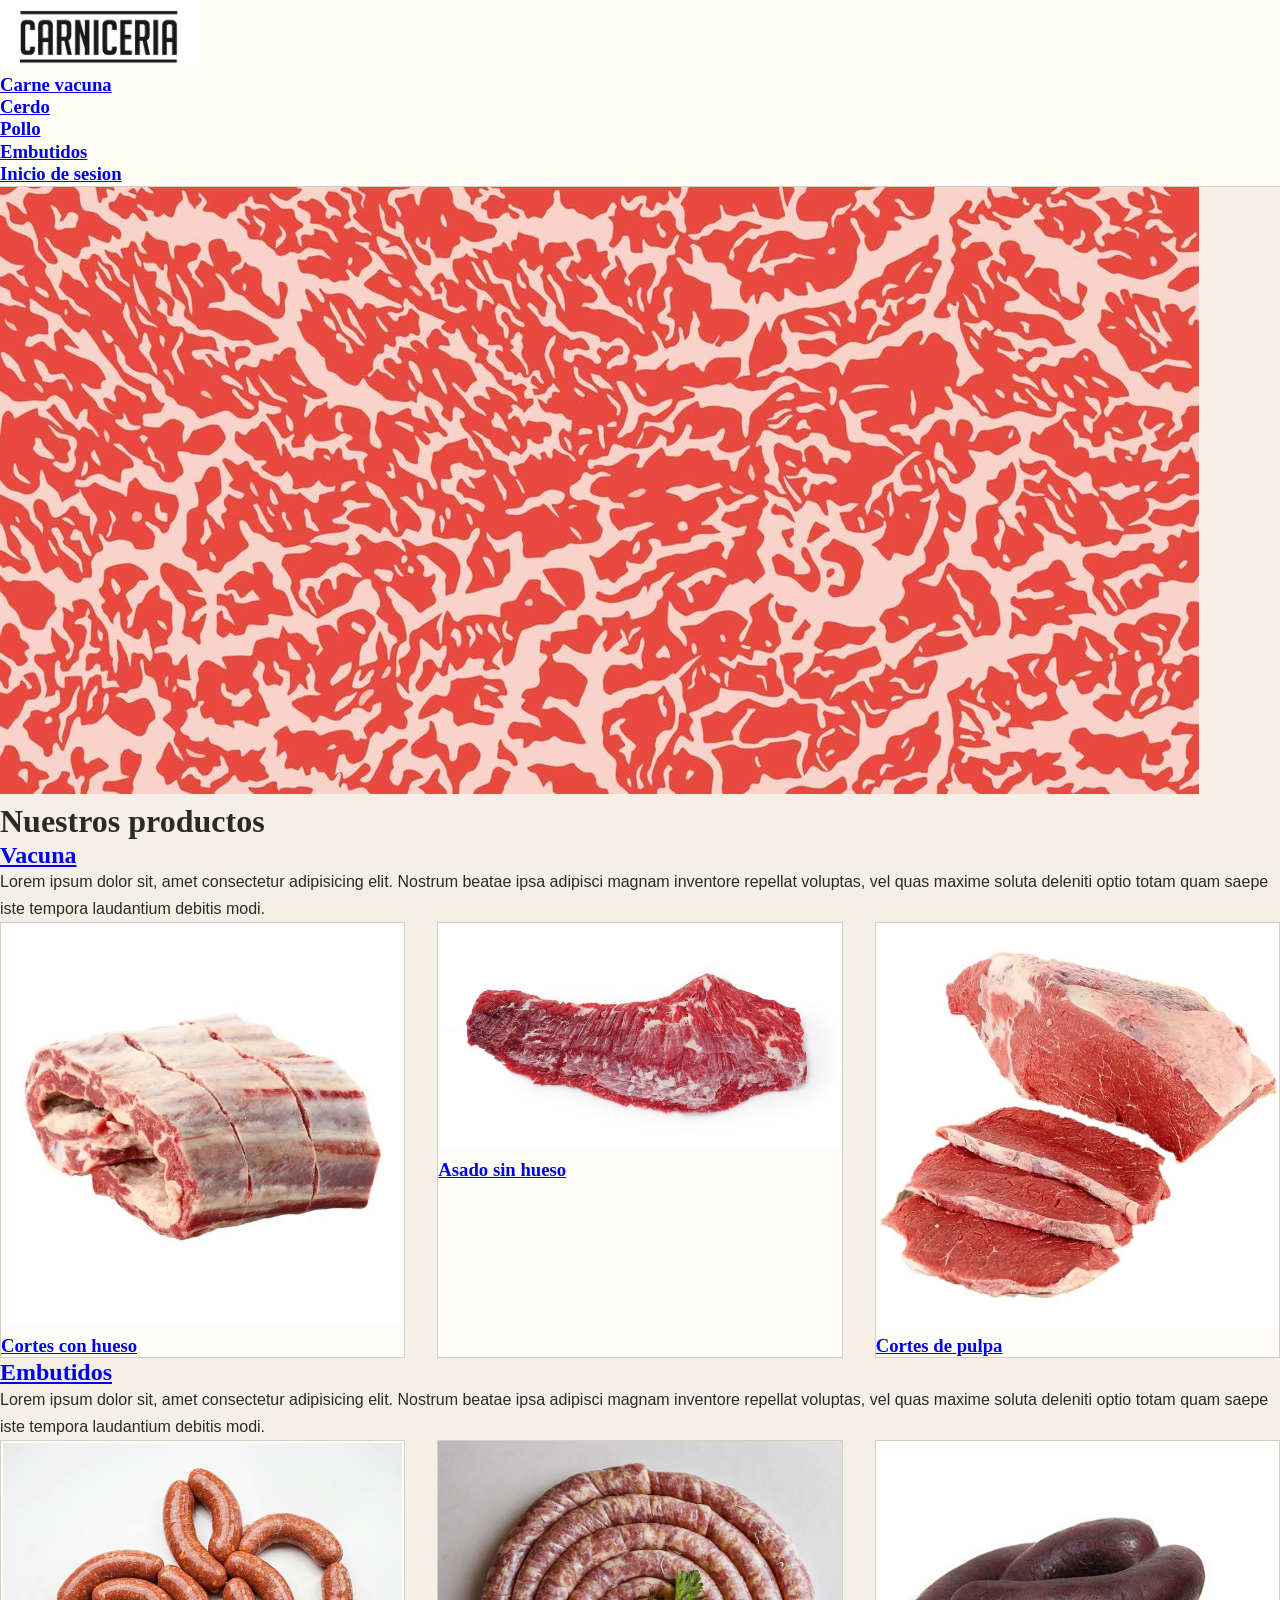
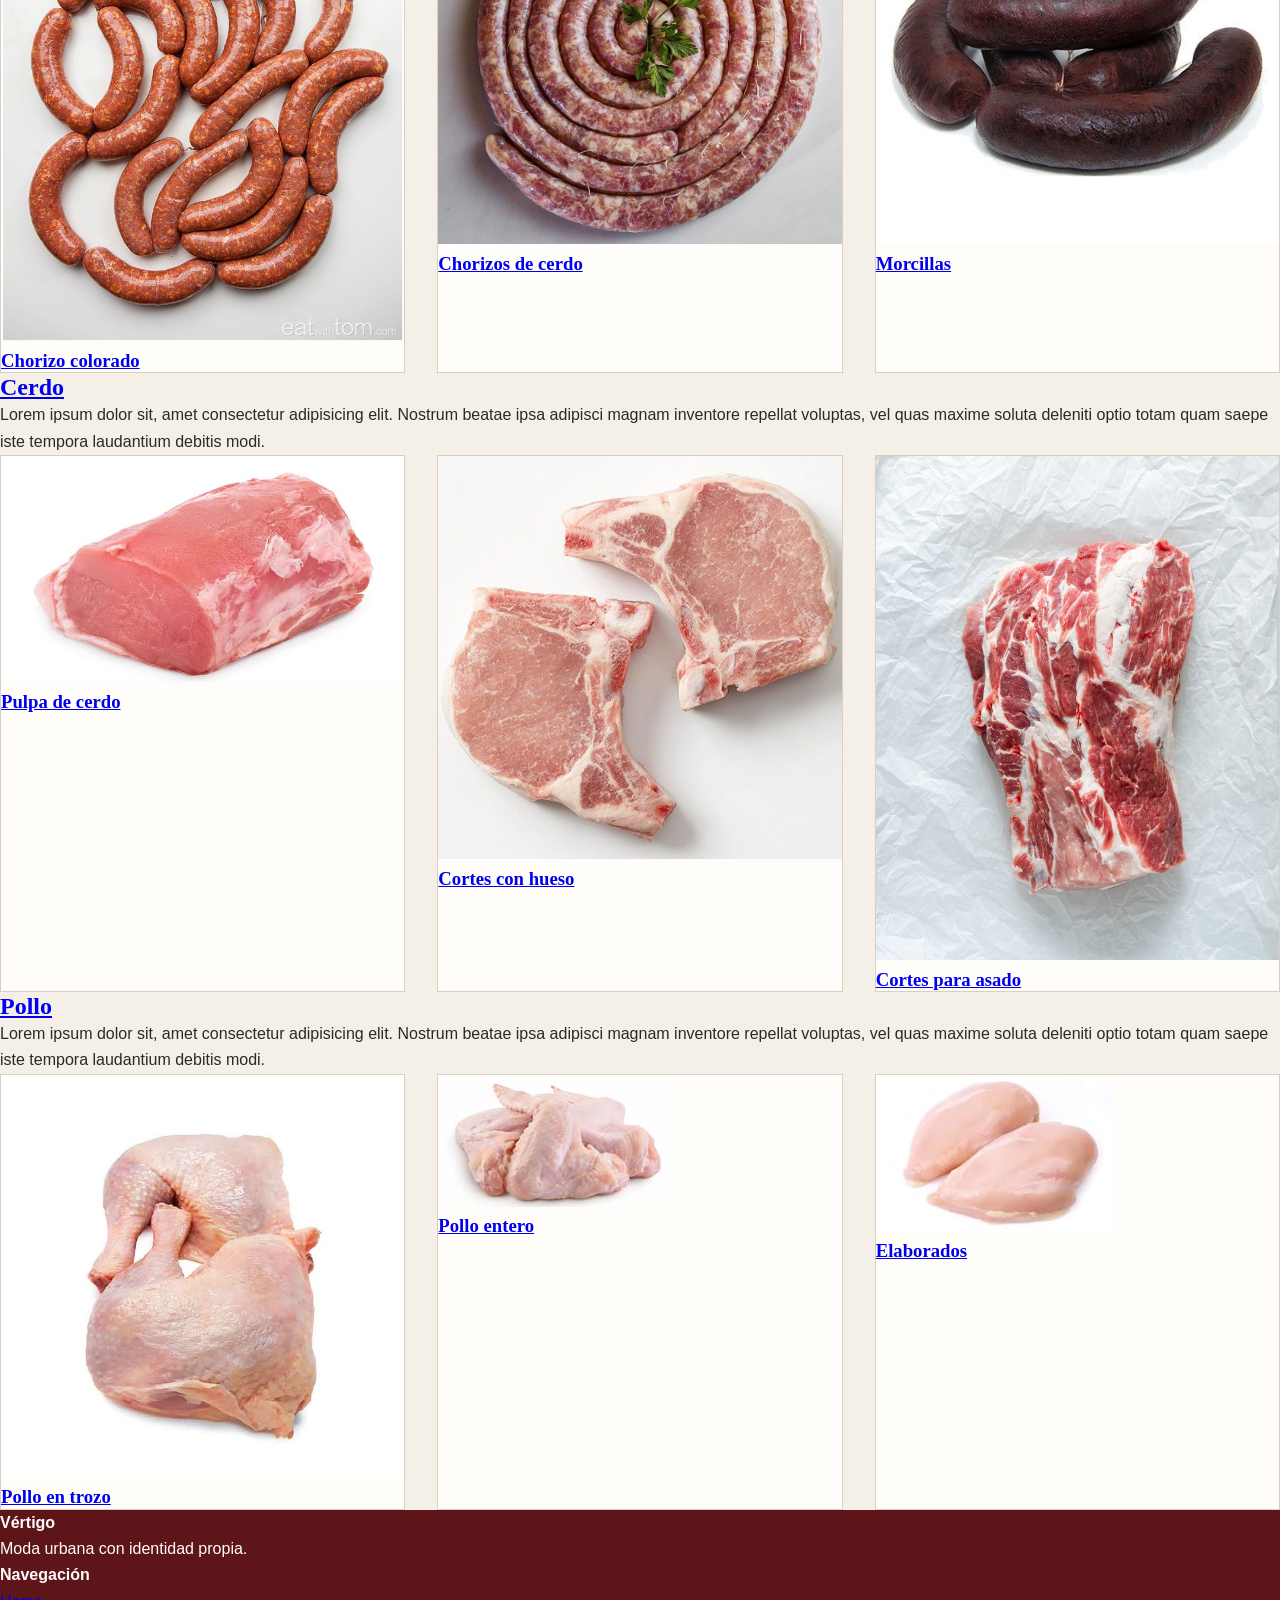
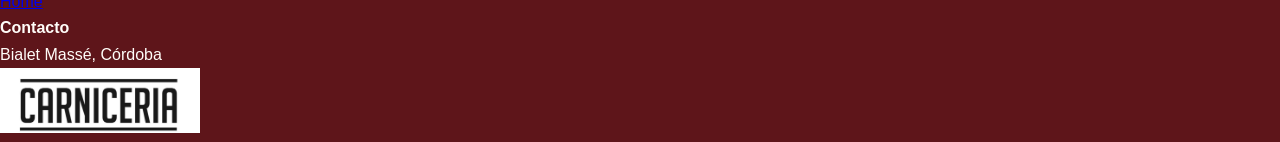
==== commit 7a421b9a: "feat: modifica la estructura" ====
--- a/index.html
+++ b/index.html
@@ -3,349 +3,164 @@
 <head>
     <meta charset="UTF-8">
     <meta name="viewport" content="width=device-width, initial-scale=1.0">
-    <meta name="description" content="Carnicería Super Empalme: cortes vacunos, cerdo, pollo y elaborados frescos todos los días.">
-    <link rel="preconnect" href="https://fonts.googleapis.com">
-    <link rel="preconnect" href="https://fonts.gstatic.com" crossorigin>
-    <link href="https://fonts.googleapis.com/css2?family=Libre+Baskerville:wght@400;700&family=Montserrat:wght@400;500;600;700&display=swap" rel="stylesheet">
-    <link rel="stylesheet" href="./css/style.css">
-    <title>Super Empalme | Carnicería</title>
+    <link rel="stylesheet" href="/css/style.css">
+    <title>Tienda Carniceria </title>
 </head>
-<body id="inicio">
+<body>
     <div class="grid-container">
         <header class="header">
-            <div class="header__container">
-                <a class="header__brand" href="./index.html" aria-label="Ir al inicio">
-                    <img class="header__logo" src="./assets/logoprueba.jpg" alt="Carnicería Super Empalme">
+        <a href="index.html"><img class="logo" src="/assets/logoprueba.jpg" alt="logo de la carniceria" width="200"></a>
+            <nav class="nadvar">   
+            <div class="cate-nav">
+                <a class="cate-nav--a" href="/page/cat-vaca.html"><h3>Carne vacuna</h3></a>
+                <a class="cate-nav--a" href="/page/cat-cerdo.html"><h3>Cerdo</h3></a>
+                <a class="cate-nav--a" href="/page/cat-pollo.html"><h3>Pollo</h3></a>
+                <a class="cate-nav--a" href="/page/cat-elaborados.html"><h3>Embutidos</h3></a>
+            </div>
+            <div class="style-vinculo">
+            <a  class="style-vinculo--log" href="/log/login.html"><h3>Inicio de sesion</h3></a>
+            </div>
+            </nav>
+        </header>
+    <main class="main">
+    <img  class="imagen-principal" src="/assets/fondo1.jpg" alt="logo general de carne" >
+    <h1 class="titulopr">Nuestros productos</h1>
+    <div class="vacuno">
+        <div class="textos">
+            <a class="vinculos-style" href="/page/cat-vaca.html"><h2>Vacuna</h2></a>
+            <p>Lorem ipsum dolor sit, amet consectetur adipisicing elit. Nostrum beatae ipsa adipisci magnam inventore repellat voluptas, 
+                vel quas maxime soluta deleniti optio totam quam saepe iste tempora laudantium debitis modi.
+            </p>
+        </div>
+
+        <div class="cards">
+            <div class="card-estruc"> 
+                <a class="vinculos-style" href="/page/cat-vaca.html">
+                    <img src="/assets/costilla.jpg" alt="costilla vacuna">
+                    <h3>Cortes con hueso </h3>
                 </a>
+            </div>
+            <div class="card-estruc"> 
+                <a class="vinculos-style" href="/page/cat-vaca.html">
+                    <img src="/assets/Entraña.jpg" alt="entraña vacuna">
+                    <h3>Asado sin hueso </h3>
+                </a>
+            </div>
+            <div class="card-estruc"> 
+                <a class="vinculos-style" href="/page/cat-vaca.html">
+                    <img src="/assets/imgvaca1.jpg" alt="Pulpa vacuna">
+                    <h3>Cortes de pulpa</h3>
+                </a>
+            </div>
+        </div>
+        
+    </div>
+    <div class="embutidos">
+        <div class="textos">
+            <a class="vinculos-style" href="/page/cat-elaborados.html"><h2>Embutidos</h2></a>
+            <p>Lorem ipsum dolor sit, amet consectetur adipisicing elit. Nostrum beatae ipsa adipisci magnam inventore repellat voluptas, 
+                vel quas maxime soluta deleniti optio totam quam saepe iste tempora laudantium debitis modi.
+            </p>
+        </div>
+        <div class="cards">
+            <div class="card-estruc"> 
+                <a class="vinculos-style" href="/page/cat-vaca.html">
+                    <img src="/assets/chorizos2.jpg" alt="Chorizos">
+                    <h3>Chorizo colorado </h3>
+                </a>
+            </div>
+            <div class="card-estruc"> 
+                <a class="vinculos-style" href="/page/cat-vaca.html">
+                    <img src="/assets/chorizos.jpg" alt="entraña vacuna">
+                    <h3>Chorizos de cerdo </h3>
+                </a>
+            </div>
+            <div class="card-estruc"> 
+                <a class="vinculos-style" href="/page/cat-vaca.html">
+                    <img src="/assets/Morcilla7.jpg" alt="Pulpa vacuna">
+                    <h3>Morcillas</h3>
+                </a>
+            </div>
+        </div>
 
-                <nav class="navbar" aria-label="Navegación principal">
-                    <a class="navbar__link" href="#productos">Productos</a>
-                    <a class="navbar__link" href="#vacuna">Vacuna</a>
-                    <a class="navbar__link" href="#cerdo">Cerdo</a>
-                    <a class="navbar__link" href="#pollo">Pollo</a>
-                    <a class="navbar__link" href="#elaborados">Elaborados</a>
-                </nav>
-
-                <a class="header__login" href="./log/login.html">Iniciar sesión</a>
+    </div>
+    <div class="cerdo">
+        <div class="textos">
+            <a class="vinculos-style" href="/page/cat-cerdo.html"><h2>Cerdo</h2></a>
+            <p>Lorem ipsum dolor sit, amet consectetur adipisicing elit. Nostrum beatae ipsa adipisci magnam inventore repellat voluptas, 
+                vel quas maxime soluta deleniti optio totam quam saepe iste tempora laudantium debitis modi.
+            </p>
+        </div>
+        <div class="cards">
+            <div class="card-estruc"> 
+                <a class="vinculos-style" href="/page/cat-vaca.html">
+                    <img src="/assets/cortecerdo1.jpg" alt="Cortes de cerdo">
+                    <h3>Pulpa de cerdo </h3>
+                </a>
             </div>
-        </header>
-
-        <main class="main">
-            <section class="hero" aria-labelledby="hero-title">
-                <div class="hero__content">
-                    <p class="eyebrow eyebrow--light">Frescura y calidad todos los días</p>
-                    <h1 id="hero-title">Buenos cortes para compartir</h1>
-                    <p class="hero__description">
-                        Carne vacuna, cerdo, pollo y elaborados seleccionados para tu mesa.
-                    </p>
-                    <div class="hero__actions">
-                        <a class="button button--primary" href="#productos">Ver productos</a>
-                        <a class="button button--secondary" href="#contacto">Visitar el local</a>
-                    </div>
-                </div>
-            </section>
-
-            <section class="product-index" id="productos" aria-labelledby="products-title">
-                <div class="section-heading">
-                    <p class="eyebrow">Nuestra selección</p>
-                    <h2 id="products-title">Nuestros productos</h2>
-                    <p>
-                        Elegí una categoría y encontrá cortes frescos para todos los días,
-                        el horno o la parrilla.
-                    </p>
-                </div>
-
-                <nav class="category-links" aria-label="Categorías de productos">
-                    <a class="category-links__item" href="#vacuna">
-                        <span>01</span>
-                        <strong>Carne vacuna</strong>
-                    </a>
-                    <a class="category-links__item" href="#cerdo">
-                        <span>02</span>
-                        <strong>Cerdo</strong>
-                    </a>
-                    <a class="category-links__item" href="#pollo">
-                        <span>03</span>
-                        <strong>Pollo</strong>
-                    </a>
-                    <a class="category-links__item" href="#elaborados">
-                        <span>04</span>
-                        <strong>Elaborados</strong>
-                    </a>
-                </nav>
-            </section>
-
-            <section class="category-section" id="vacuna" aria-labelledby="vacuna-title">
-                <div class="category-section__container">
-                    <div class="category-section__intro">
-                        <p class="eyebrow">Selección fresca</p>
-                        <h2 id="vacuna-title">Carne vacuna</h2>
-                        <p>
-                            Cortes clásicos para cocinar todos los días y piezas elegidas
-                            para disfrutar a la parrilla.
-                        </p>
-                        <a class="text-link" href="./page/cat-vaca.html">
-                            Ver todos los cortes <span aria-hidden="true">→</span>
-                        </a>
-                    </div>
-
-                    <div class="cards">
-                        <article class="card-estruc">
-                            <a class="card-estruc__link" href="./page/cat-vaca.html">
-                                <div class="card-estruc__image">
-                                    <img src="./assets/costilla.jpg" alt="Costilla vacuna" loading="lazy">
-                                </div>
-                                <div class="card-estruc__body">
-                                    <p>Carne vacuna</p>
-                                    <h3>Cortes con hueso</h3>
-                                </div>
-                            </a>
-                        </article>
-
-                        <article class="card-estruc">
-                            <a class="card-estruc__link" href="./page/cat-vaca.html">
-                                <div class="card-estruc__image">
-                                    <img src="./assets/Entraña.jpg" alt="Entraña vacuna" loading="lazy">
-                                </div>
-                                <div class="card-estruc__body">
-                                    <p>Carne vacuna</p>
-                                    <h3>Cortes para asado</h3>
-                                </div>
-                            </a>
-                        </article>
-
-                        <article class="card-estruc">
-                            <a class="card-estruc__link" href="./page/cat-vaca.html">
-                                <div class="card-estruc__image">
-                                    <img src="./assets/imgvaca1.jpg" alt="Pulpa vacuna" loading="lazy">
-                                </div>
-                                <div class="card-estruc__body">
-                                    <p>Carne vacuna</p>
-                                    <h3>Cortes de pulpa</h3>
-                                </div>
-                            </a>
-                        </article>
-                    </div>
-                </div>
-            </section>
-
-            <section class="category-section category-section--surface" id="cerdo" aria-labelledby="cerdo-title">
-                <div class="category-section__container">
-                    <div class="category-section__intro">
-                        <p class="eyebrow">Sabor y versatilidad</p>
-                        <h2 id="cerdo-title">Cerdo</h2>
-                        <p>
-                            Cortes tiernos y sabrosos, ideales para preparar al horno,
-                            a la plancha o a la parrilla.
-                        </p>
-                        <a class="text-link" href="./page/cat-cerdo.html">
-                            Ver todos los cortes <span aria-hidden="true">→</span>
-                        </a>
-                    </div>
-
-                    <div class="cards">
-                        <article class="card-estruc">
-                            <a class="card-estruc__link" href="./page/cat-cerdo.html">
-                                <div class="card-estruc__image">
-                                    <img src="./assets/cortecerdo1.jpg" alt="Pulpa de cerdo" loading="lazy">
-                                </div>
-                                <div class="card-estruc__body">
-                                    <p>Cerdo</p>
-                                    <h3>Cortes de pulpa</h3>
-                                </div>
-                            </a>
-                        </article>
-
-                        <article class="card-estruc">
-                            <a class="card-estruc__link" href="./page/cat-cerdo.html">
-                                <div class="card-estruc__image">
-                                    <img src="./assets/cortecerdo2.jpg" alt="Costeletas de cerdo" loading="lazy">
-                                </div>
-                                <div class="card-estruc__body">
-                                    <p>Cerdo</p>
-                                    <h3>Cortes con hueso</h3>
-                                </div>
-                            </a>
-                        </article>
-
-                        <article class="card-estruc">
-                            <a class="card-estruc__link" href="./page/cat-cerdo.html">
-                                <div class="card-estruc__image">
-                                    <img src="./assets/cortecerdo3.jpg" alt="Corte de cerdo para asado" loading="lazy">
-                                </div>
-                                <div class="card-estruc__body">
-                                    <p>Cerdo</p>
-                                    <h3>Cortes para asado</h3>
-                                </div>
-                            </a>
-                        </article>
-                    </div>
-                </div>
-            </section>
-
-            <section class="category-section" id="pollo" aria-labelledby="pollo-title">
-                <div class="category-section__container">
-                    <div class="category-section__intro">
-                        <p class="eyebrow">Práctico y fresco</p>
-                        <h2 id="pollo-title">Pollo</h2>
-                        <p>
-                            Pollo entero, trozado y opciones listas para resolver tus comidas
-                            de una manera simple.
-                        </p>
-                        <a class="text-link" href="./page/cat-pollo.html">
-                            Ver todos los productos <span aria-hidden="true">→</span>
-                        </a>
-                    </div>
-
-                    <div class="cards">
-                        <article class="card-estruc">
-                            <a class="card-estruc__link" href="./page/cat-pollo.html">
-                                <div class="card-estruc__image">
-                                    <img src="./assets/pollo1.jpg" alt="Pollo trozado" loading="lazy">
-                                </div>
-                                <div class="card-estruc__body">
-                                    <p>Pollo</p>
-                                    <h3>Pollo trozado</h3>
-                                </div>
-                            </a>
-                        </article>
-
-                        <article class="card-estruc">
-                            <a class="card-estruc__link" href="./page/cat-pollo.html">
-                                <div class="card-estruc__image">
-                                    <img src="./assets/pollo2.jpg" alt="Pollo entero" loading="lazy">
-                                </div>
-                                <div class="card-estruc__body">
-                                    <p>Pollo</p>
-                                    <h3>Pollo entero</h3>
-                                </div>
-                            </a>
-                        </article>
-
-                        <article class="card-estruc">
-                            <a class="card-estruc__link" href="./page/cat-pollo.html">
-                                <div class="card-estruc__image">
-                                    <img src="./assets/pollo3.jpg" alt="Elaborados de pollo" loading="lazy">
-                                </div>
-                                <div class="card-estruc__body">
-                                    <p>Pollo</p>
-                                    <h3>Elaborados</h3>
-                                </div>
-                            </a>
-                        </article>
-                    </div>
-                </div>
-            </section>
-
-            <section class="category-section category-section--surface" id="elaborados" aria-labelledby="elaborados-title">
-                <div class="category-section__container">
-                    <div class="category-section__intro">
-                        <p class="eyebrow">Listos para disfrutar</p>
-                        <h2 id="elaborados-title">Elaborados</h2>
-                        <p>
-                            Chorizos, morcillas y productos preparados para sumar sabor
-                            a la parrilla y a tus comidas.
-                        </p>
-                        <a class="text-link" href="./page/cat-elaborados.html">
-                            Ver todos los elaborados <span aria-hidden="true">→</span>
-                        </a>
-                    </div>
-
-                    <div class="cards">
-                        <article class="card-estruc">
-                            <a class="card-estruc__link" href="./page/cat-elaborados.html">
-                                <div class="card-estruc__image">
-                                    <img src="./assets/chorizos2.jpg" alt="Chorizo colorado" loading="lazy">
-                                </div>
-                                <div class="card-estruc__body">
-                                    <p>Elaborados</p>
-                                    <h3>Chorizo colorado</h3>
-                                </div>
-                            </a>
-                        </article>
-
-                        <article class="card-estruc">
-                            <a class="card-estruc__link" href="./page/cat-elaborados.html">
-                                <div class="card-estruc__image">
-                                    <img src="./assets/chorizos.jpg" alt="Chorizos de cerdo" loading="lazy">
-                                </div>
-                                <div class="card-estruc__body">
-                                    <p>Elaborados</p>
-                                    <h3>Chorizos de cerdo</h3>
-                                </div>
-                            </a>
-                        </article>
-
-                        <article class="card-estruc">
-                            <a class="card-estruc__link" href="./page/cat-elaborados.html">
-                                <div class="card-estruc__image">
-                                    <img src="./assets/Morcilla7.jpg" alt="Morcillas frescas" loading="lazy">
-                                </div>
-                                <div class="card-estruc__body">
-                                    <p>Elaborados</p>
-                                    <h3>Morcillas</h3>
-                                </div>
-                            </a>
-                        </article>
-                    </div>
-                </div>
-            </section>
-
-            <section class="service-strip" aria-label="Información del comercio">
-                <div class="service-strip__container">
-                    <article class="service-strip__item">
-                        <span>01</span>
-                        <h2>Cortes frescos</h2>
-                        <p>Seleccionamos y preparamos cada producto con atención.</p>
-                    </article>
-                    <article class="service-strip__item">
-                        <span>02</span>
-                        <h2>Producción propia</h2>
-                        <p>Elaborados frescos hechos en nuestro local.</p>
-                    </article>
-                    <article class="service-strip__item">
-                        <span>03</span>
-                        <h2>Todos los días</h2>
-                        <p>Te esperamos de 9:00 a 22:00.</p>
-                    </article>
-                </div>
-            </section>
-        </main>
-
-        <footer class="footer" id="contacto">
-            <div class="footer__container">
-                <div class="footer__brand">
-                    <p class="eyebrow eyebrow--light">Carnicería</p>
-                    <h2>Super Empalme</h2>
-                    <p>
-                        Buenos cortes, elaborados frescos y atención cercana para todos los días.
-                    </p>
-                </div>
-
-                <div class="footer__column">
-                    <h2>Navegación</h2>
-                    <ul>
-                        <li><a href="#inicio">Inicio</a></li>
-                        <li><a href="#productos">Productos</a></li>
-                        <li><a href="./log/login.html">Iniciar sesión</a></li>
-                    </ul>
-                </div>
-
-                <div class="footer__column">
-                    <h2>Contacto</h2>
-                    <address>
-                        Av. Argentina 130<br>
-                        Villa Santa Cruz del Lago<br>
-                        Todos los días, 9:00 a 22:00
-                    </address>
-                </div>
+            <div class="card-estruc"> 
+                <a class="vinculos-style" href="/page/cat-vaca.html">
+                    <img src="/assets/cortecerdo2.jpg" alt="Cortes de cerdo">
+                    <h3>Cortes con hueso </h3>
+                </a>
             </div>
-
-            <div class="footer__bottom">
-                <p>© 2026 Super Empalme. Todos los derechos reservados.</p>
-                <a href="#inicio">Volver arriba <span aria-hidden="true">↑</span></a>
+            <div class="card-estruc"> 
+                <a class="vinculos-style" href="/page/cat-vaca.html">
+                    <img src="/assets/cortecerdo3.jpg" alt="Cortes de cerdo">
+                    <h3>Cortes para asado</h3>
+                </a>
             </div>
-        </footer>
+        </div>
+    </div>
+    <div class="pollo">
+        <div class="textos">
+            <a class="vinculos-style" href="/page/cat-pollo.html"><h2>Pollo</h2></a>
+            <p>Lorem ipsum dolor sit, amet consectetur adipisicing elit. Nostrum beatae ipsa adipisci magnam inventore repellat voluptas, 
+                vel quas maxime soluta deleniti optio totam quam saepe iste tempora laudantium debitis modi.
+            </p>
+        </div>
+        <div class="cards">
+            <div class="card-estruc"> 
+                <a class="vinculos-style" href="/page/cat-vaca.html">
+                    <img src="/assets/pollo1.jpg" alt="carne de pollo">
+                    <h3>Pollo en trozo </h3>
+                </a>
+            </div>
+            <div class="card-estruc"> 
+                <a class="vinculos-style" href="/page/cat-vaca.html">
+                    <img src="/assets/pollo2.jpg" alt="carne de pollo">
+                    <h3>Pollo entero</h3>
+                </a>
+            </div>
+            <div class="card-estruc"> 
+                <a class="vinculos-style" href="/page/cat-vaca.html">
+                    <img src="/assets/pollo3.jpg" alt="carne de pollo">
+                    <h3>Elaborados</h3>
+                </a>
+            </div>
+        </div>
+        
+    </div>
+    </main>
+    <footer class="footer">
+        <div class="cont-footer"> 
+            <div> 
+                <h4 class="h4-style">Vértigo</h4> 
+                <p class="p-footer">Moda urbana con identidad propia.</p> 
+            </div> 
+            <div> 
+                <h4 class="h4-style">Navegación</h4>
+                <p class="p-footer"><a href="index.html">Home</a></p> 
+            </div> 
+            <div> 
+                <h4 class="h4-style">Contacto</h4>
+                <p class="p-footer">Bialet Massé, Córdoba</p> 
+            </div> 
+        </div> 
+        <div class="logo-contenedor">
+        <a href="index.html"><img class="logo" src="/assets/logoprueba.jpg" alt="logo de la carniceria" width="200"></a>
+        </div>
+    </footer> 
     </div>
 </body>
-</html>
+</html>
--- a/css/style.css
+++ b/css/style.css
@@ -96,9 +96,17 @@
   }
   .header__brand {
     width: 155px;
+    grid-column: 1;
+    grid-row: 1;
+  }
+  .header__login {
+    grid-column: 2;
+    grid-row: 1;
+    justify-self: end;
   }
   .navbar {
     grid-column: 1/-1;
+    grid-row: 2;
     justify-content: flex-start;
     gap: 1.75rem;
     overflow-x: auto;
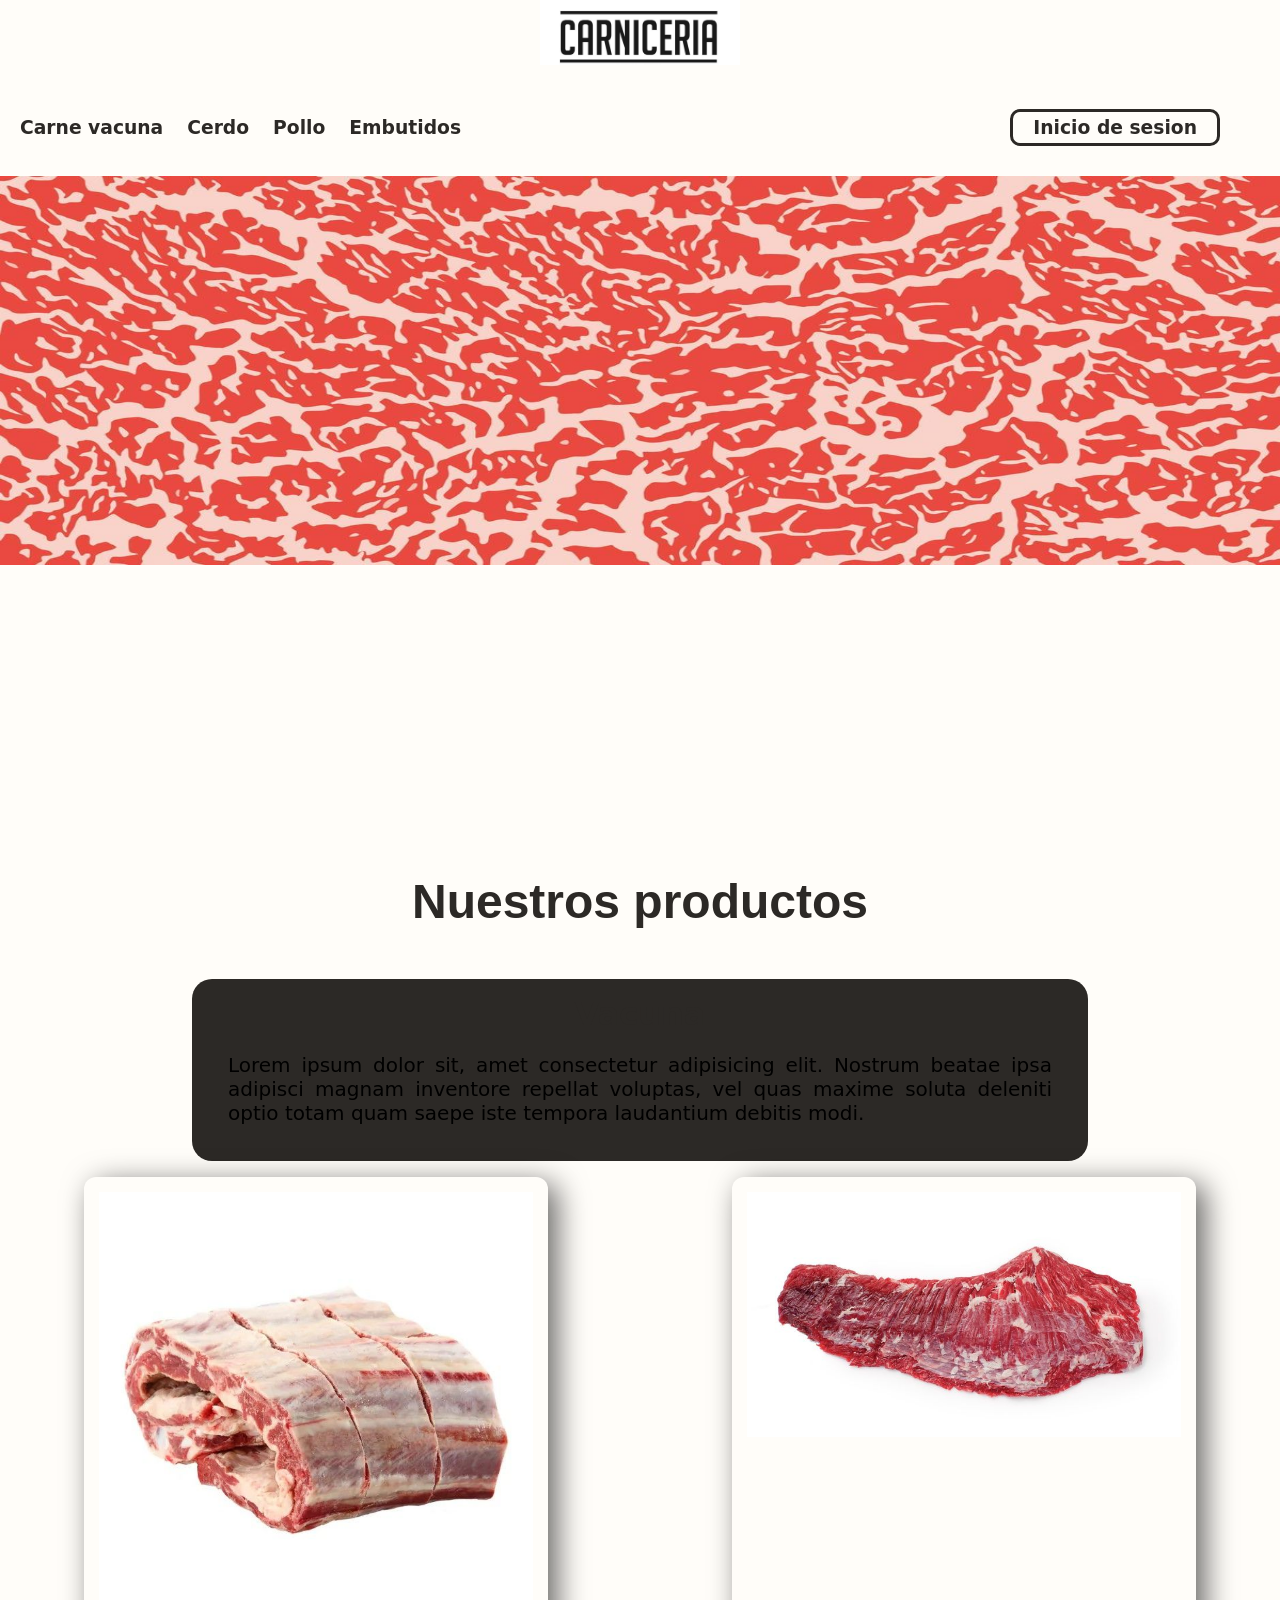
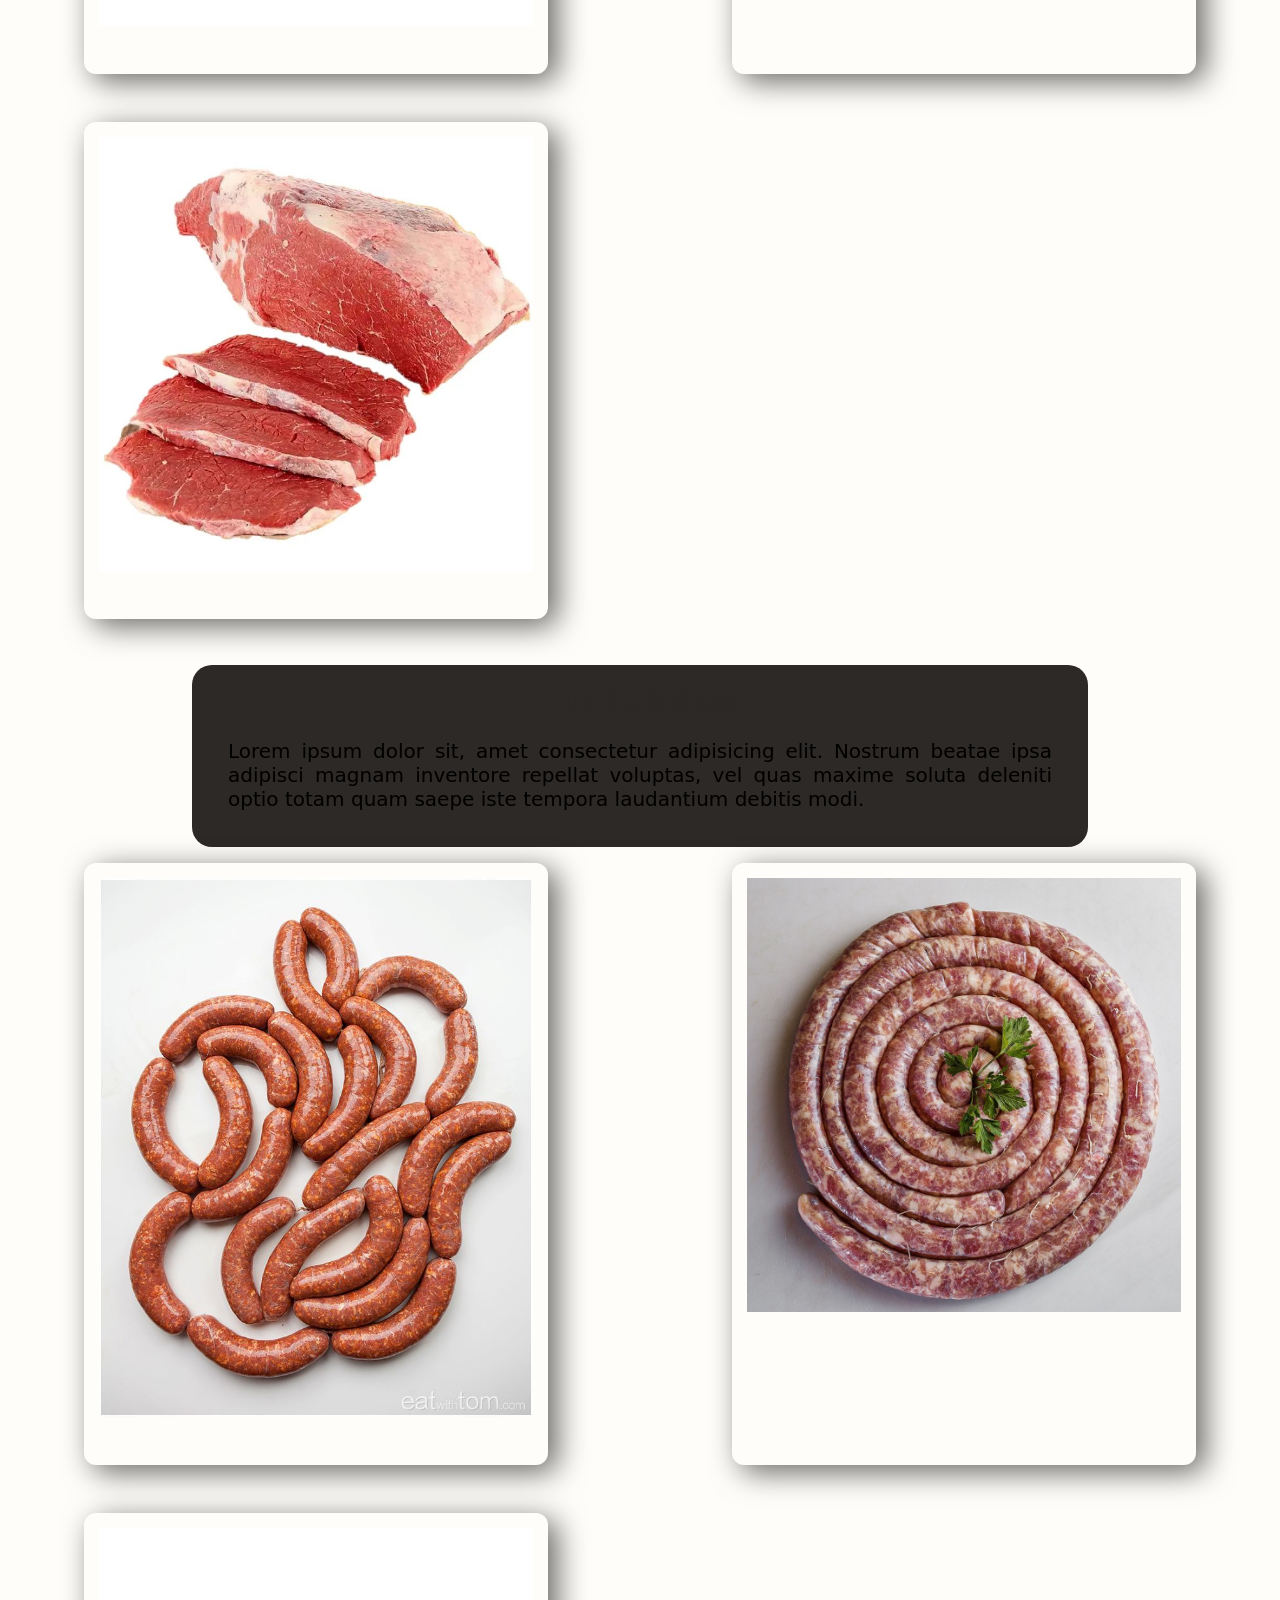
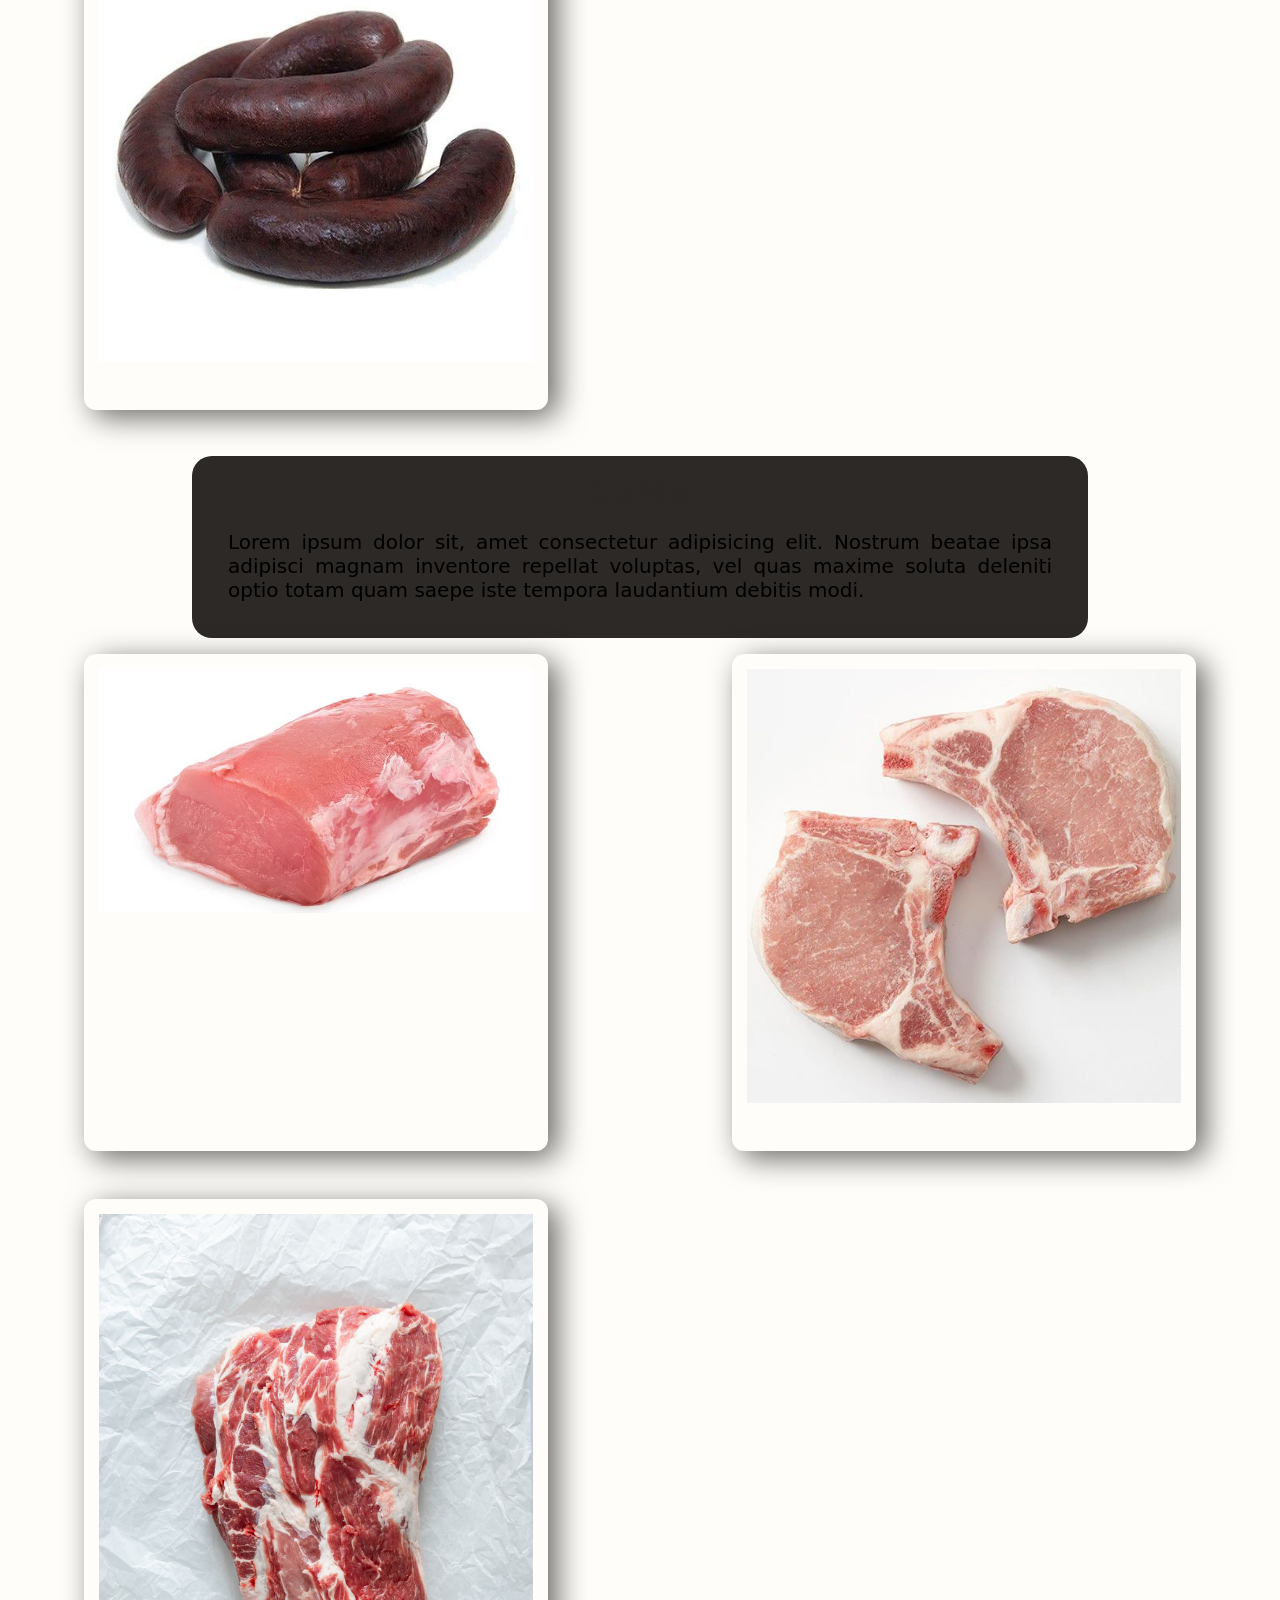
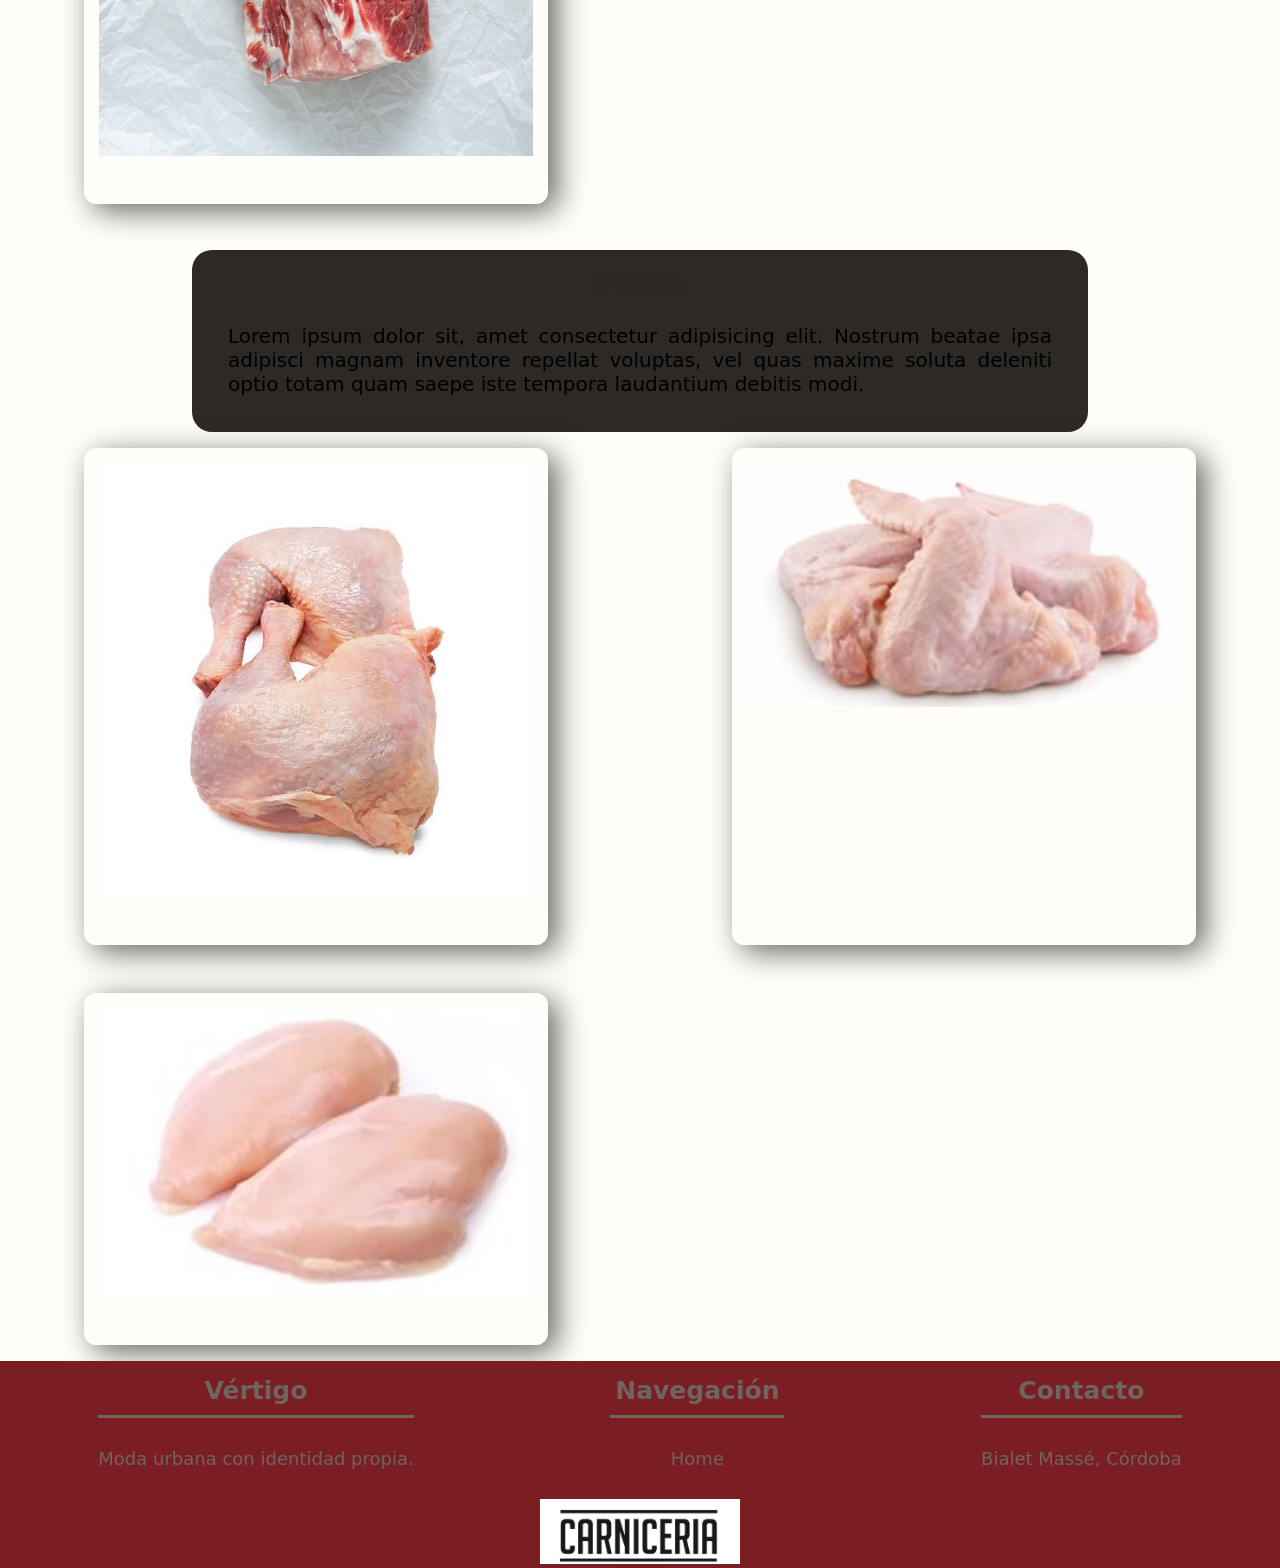
==== commit 36fa3619: "feat: modificar estilo del header" ====
--- a/index.html
+++ b/index.html
@@ -8,8 +8,10 @@
 </head>
 <body>
     <div class="grid-container">
-        <header class="header">
-        <a href="index.html"><img class="logo" src="/assets/logoprueba.jpg" alt="logo de la carniceria" width="200"></a>
+        <header class="header_contenedor">
+        <a href="index.html" class="header_a">
+            <img  class="header_logo" src="/assets/logoprueba.jpg" alt="logo de la carniceria" width="200">
+        </a>
             <nav class="nadvar">   
             <div class="cate-nav">
                 <a class="cate-nav--a" href="/page/cat-vaca.html"><h3>Carne vacuna</h3></a>
--- a/css/style.css
+++ b/css/style.css
@@ -1,698 +1,315 @@
-@charset "UTF-8";
-.header {
+.header_contenedor {
+  background-color: #fffdf9;
   grid-area: header;
-  position: sticky;
-  top: 0;
-  z-index: 1000;
-  width: 100%;
-  background-color: rgba(255, 253, 249, 0.96);
-  border-bottom: 1px solid #d8cec2;
-  backdrop-filter: blur(12px);
-}
-.header__container {
-  width: min(100% - 3rem, 1280px);
-  min-height: 88px;
-  margin: 0 auto;
-  display: grid;
-  grid-template-columns: auto 1fr auto;
+  display: flex;
+  flex-direction: column;
   align-items: center;
-  gap: clamp(1.5rem, 3vw, 3.5rem);
-}
-.header__brand {
+  width: 100%;
+}
+.header_contenedor_a {
   display: block;
   width: clamp(150px, 16vw, 190px);
 }
-.header__logo {
+.header_contenedor_logo {
   display: block;
   width: 100%;
   height: auto;
 }
-.header__login {
-  display: inline-flex;
+.header_contenedor .nadvar {
+  display: flex;
+  flex-direction: row;
+  justify-content: space-between;
+  align-items: center;
+  flex-wrap: wrap;
+  padding: 30px 50px 20px 20px;
+  width: 100%;
+  background-color: #fffdf9;
+  gap: 2rem;
+}
+.header_contenedor .nadvar .cate-nav {
+  margin-right: auto;
+  display: flex;
+  gap: 1.5rem;
+}
+.header_contenedor .nadvar .cate-nav--a {
+  text-decoration: none;
+  color: #2c2926;
+}
+.header_contenedor .nadvar .style-vinculo {
+  display: flex;
+}
+.header_contenedor .nadvar .style-vinculo--log {
+  text-decoration: none;
+  color: #2c2926;
+  border-color: #2c2926;
+  border-style: solid;
+  border-radius: 10px;
+  padding: 5px 20px 5px 20px;
+  margin: 10px;
+}
+.header_contenedor .nadvar:hover {
+  background-color: #d8cec2;
+}
+
+.main {
+  grid-area: main;
+  background-color: #fffdf9;
+  display: grid;
+  grid-template-areas: "image" "title" "vacuno" "embutidos" "cerdo" "pollo";
+  grid-template-columns: 1fr;
+  grid-template-rows: auto auto auto auto auto;
+  width: 100%;
+  gap: 30px;
+}
+.main .imagen-principal {
+  grid-area: image;
+  width: 100%;
+  height: 60%;
+  display: flex;
+}
+.main .titulopr {
+  grid-area: title;
+  display: flex;
+  flex-direction: row;
   justify-content: center;
   align-items: center;
-  min-height: 42px;
-  padding: 0.7rem 1.1rem;
-  color: #fffdf9;
-  background-color: #7b1e24;
-  border: 1px solid #7b1e24;
-  border-radius: 999px;
-  font-size: 0.75rem;
-  font-weight: 700;
-  letter-spacing: 0.05em;
-  text-decoration: none;
-  text-transform: uppercase;
-  white-space: nowrap;
-  transition: background-color 180ms ease, border-color 180ms ease, transform 180ms ease;
-}
-.header__login:hover {
-  background-color: #5e151a;
-  border-color: #5e151a;
-  transform: translateY(-1px);
-}
-
-.navbar {
-  display: flex;
-  justify-content: center;
-  align-items: center;
-  gap: clamp(1.1rem, 2.4vw, 2.4rem);
-}
-.navbar__link {
-  position: relative;
-  padding: 0.75rem 0;
-  color: #2c2926;
-  font-size: 0.76rem;
-  font-weight: 600;
-  letter-spacing: 0.08em;
-  text-decoration: none;
-  text-transform: uppercase;
-  white-space: nowrap;
-}
-.navbar__link::after {
-  content: "";
-  position: absolute;
-  right: 0;
-  bottom: 0.45rem;
-  left: 0;
-  height: 2px;
-  background-color: #7b1e24;
-  transform: scaleX(0);
-  transform-origin: center;
-  transition: transform 180ms ease;
-}
-.navbar__link:hover {
-  color: #7b1e24;
-}
-.navbar__link:hover::after {
-  transform: scaleX(1);
-}
-
-@media (max-width: 980px) {
-  .header__container {
-    width: min(100% - 2rem, 1280px);
-    grid-template-columns: 1fr auto;
-    gap: 0.65rem 1.5rem;
-    padding: 0.8rem 0 0.65rem;
-  }
-  .header__brand {
-    width: 155px;
-    grid-column: 1;
-    grid-row: 1;
-  }
-  .header__login {
-    grid-column: 2;
-    grid-row: 1;
-    justify-self: end;
-  }
-  .navbar {
-    grid-column: 1/-1;
-    grid-row: 2;
-    justify-content: flex-start;
-    gap: 1.75rem;
-    overflow-x: auto;
-    padding-top: 0.35rem;
-    border-top: 1px solid #d8cec2;
-    scrollbar-width: none;
-  }
-  .navbar::-webkit-scrollbar {
-    display: none;
-  }
-}
-@media (max-width: 560px) {
-  .header__container {
-    width: min(100% - 1.25rem, 1280px);
-  }
-  .header__brand {
-    width: 130px;
-  }
-  .header__login {
-    min-height: 38px;
-    padding: 0.6rem 0.8rem;
-    font-size: 0.67rem;
-  }
-  .navbar {
-    gap: 1.25rem;
-  }
-  .navbar__link {
-    font-size: 0.68rem;
-  }
-}
-.main {
-  grid-area: main;
-  min-width: 0;
-  overflow: hidden;
-  background-color: #f4efe7;
-}
-
-.hero {
-  min-height: clamp(520px, 72vh, 760px);
-  padding: clamp(4rem, 9vw, 7rem) 1.5rem;
-  display: grid;
-  place-items: center;
-  position: relative;
-  isolation: isolate;
-  color: #ffffff;
-  text-align: center;
-  background: linear-gradient(rgba(25, 23, 21, 0.54), rgba(25, 23, 21, 0.68)), url("../assets/fondo1.jpg") center/cover no-repeat;
-}
-.hero::after {
-  content: "";
-  position: absolute;
-  inset: 1.25rem;
-  z-index: -1;
-  border: 1px solid rgba(255, 255, 255, 0.46);
-  pointer-events: none;
-}
-.hero__content {
-  width: min(100%, 900px);
-}
-.hero h1 {
-  max-width: 880px;
+  font-family: sans-serif;
+  font-size: 3rem;
+  font-weight: bold;
+  color: #2c2926;
+  padding: 20px;
+  text-align: center;
+}
+.main .vacuno {
+  grid-area: vacuno;
+  width: auto;
+  height: auto;
+}
+.main .vacuno .textos {
+  display: grid;
+  grid-template-areas: "titulo" "parrafo";
+  grid-template-columns: 1fr;
+  grid-template-rows: auto 1fr;
+  background-color: #2c2926;
+  border-radius: 20px;
+  padding: 1rem;
   margin: 0 auto;
-  font-size: clamp(2.8rem, 7vw, 6rem);
-  line-height: 1.04;
-  text-wrap: balance;
-}
-.hero__description {
-  max-width: 680px;
-  margin: 1.5rem auto 0;
-  color: rgba(255, 255, 255, 0.9);
-  font-size: clamp(1rem, 2vw, 1.25rem);
-}
-.hero__actions {
-  margin-top: 2.25rem;
-  display: flex;
-  flex-wrap: wrap;
-  justify-content: center;
-  gap: 0.9rem;
-}
-
-.product-index {
-  width: min(100% - 3rem, 1280px);
+  width: 70%;
+  height: auto;
+}
+.main .vacuno .textos h2 {
+  grid-area: titulo;
+  text-align: center;
+  font-size: 2rem;
+  color: #2c2926;
+}
+.main .vacuno .textos p {
+  grid-area: parrafo;
+  margin: 10px;
+  padding: 10px;
+  text-align: justify;
+  font-size: 20px;
+}
+.main .embutidos {
+  grid-area: embutidos;
+  width: auto;
+  height: auto;
+}
+.main .embutidos .textos {
+  display: grid;
+  grid-template-areas: "titulo" "parrafo";
+  grid-template-columns: 1fr;
+  grid-template-rows: auto 1fr;
+  background-color: #2c2926;
+  border-radius: 20px;
+  padding: 1rem;
   margin: 0 auto;
-  padding: clamp(5rem, 9vw, 8rem) 0;
-  scroll-margin-top: 9rem;
-}
-
-.section-heading {
-  max-width: 720px;
-  margin-bottom: clamp(3rem, 6vw, 5rem);
-}
-.section-heading h2 {
-  margin-top: 0.55rem;
-  color: #191715;
-  font-size: clamp(2.4rem, 5vw, 4.5rem);
-}
-.section-heading > p:last-child {
-  max-width: 620px;
-  margin-top: 1.2rem;
-  color: #6d655e;
-  font-size: clamp(1rem, 1.7vw, 1.15rem);
-}
-
-.category-links {
-  display: grid;
-  grid-template-columns: repeat(4, minmax(0, 1fr));
-  border-top: 1px solid #d8cec2;
-  border-bottom: 1px solid #d8cec2;
-}
-.category-links__item {
-  min-height: 150px;
-  padding: 1.5rem;
-  display: flex;
-  flex-direction: column;
-  justify-content: space-between;
-  color: #2c2926;
-  text-decoration: none;
-  border-right: 1px solid #d8cec2;
-  transition: color 180ms ease, background-color 180ms ease;
-}
-.category-links__item:last-child {
-  border-right: 0;
-}
-.category-links__item span {
-  color: #7b1e24;
-  font-size: 0.73rem;
-  font-weight: 700;
-  letter-spacing: 0.12em;
-}
-.category-links__item strong {
-  display: flex;
-  justify-content: space-between;
-  align-items: center;
-  gap: 1rem;
-  font-family: "Libre Baskerville", Georgia, serif;
-  font-size: clamp(1rem, 1.6vw, 1.25rem);
-}
-.category-links__item strong::after {
-  content: "↘";
-  font-family: "Montserrat", Arial, sans-serif;
-  font-weight: 400;
-}
-.category-links__item:hover {
-  color: #fffdf9;
-  background-color: #7b1e24;
-}
-.category-links__item:hover span {
-  color: #fffdf9;
-}
-
-.category-section {
-  padding: clamp(4.5rem, 8vw, 7.5rem) 0;
-  border-top: 1px solid #d8cec2;
-  scroll-margin-top: 9rem;
-}
-.category-section--surface {
-  background-color: #fffdf9;
-}
-.category-section__container {
-  width: min(100% - 3rem, 1280px);
+  width: 70%;
+  height: auto;
+}
+.main .embutidos .textos h2 {
+  grid-area: titulo;
+  text-align: center;
+  font-size: 2rem;
+  color: #2c2926;
+}
+.main .embutidos .textos p {
+  grid-area: parrafo;
+  margin: 10px;
+  padding: 10px;
+  text-align: justify;
+  font-size: 20px;
+}
+.main .cerdo {
+  grid-area: cerdo;
+  width: auto;
+  height: auto;
+}
+.main .cerdo .textos {
+  display: grid;
+  grid-template-areas: "titulo" "parrafo";
+  grid-template-columns: 1fr;
+  grid-template-rows: auto 1fr;
+  background-color: #2c2926;
+  border-radius: 20px;
+  padding: 1rem;
   margin: 0 auto;
-  display: grid;
-  grid-template-columns: minmax(220px, 0.8fr) minmax(0, 2.2fr);
-  align-items: start;
-  gap: clamp(3rem, 7vw, 7rem);
-}
-.category-section__intro {
-  position: sticky;
-  top: 8rem;
-}
-.category-section__intro h2 {
-  margin-top: 0.55rem;
-  color: #191715;
-  font-size: clamp(2.1rem, 4vw, 3.4rem);
-}
-.category-section__intro > p:not(.eyebrow) {
-  margin-top: 1.15rem;
-  color: #6d655e;
-}
-
-.text-link {
-  width: fit-content;
-  margin-top: 1.75rem;
-  padding-bottom: 0.35rem;
-  display: inline-flex;
-  align-items: center;
-  gap: 0.65rem;
-  color: #7b1e24;
-  border-bottom: 1px solid #7b1e24;
-  font-size: 0.78rem;
-  font-weight: 700;
-  letter-spacing: 0.06em;
-  text-decoration: none;
-  text-transform: uppercase;
-}
-.text-link span {
-  transition: transform 180ms ease;
-}
-.text-link:hover span {
-  transform: translateX(4px);
-}
-
-.service-strip {
-  color: #fffdf9;
-  background-color: #191715;
-}
-.service-strip__container {
-  width: min(100% - 3rem, 1280px);
+  width: 70%;
+  height: auto;
+}
+.main .cerdo .textos h2 {
+  grid-area: titulo;
+  text-align: center;
+  font-size: 2rem;
+  color: #2c2926;
+}
+.main .cerdo .textos p {
+  grid-area: parrafo;
+  margin: 10px;
+  padding: 10px;
+  text-align: justify;
+  font-size: 20px;
+}
+.main .pollo {
+  grid-area: pollo;
+  width: auto;
+  height: auto;
+}
+.main .pollo .textos {
+  display: grid;
+  grid-template-areas: "titulo" "parrafo";
+  grid-template-columns: 1fr;
+  grid-template-rows: auto 1fr;
+  background-color: #2c2926;
+  border-radius: 20px;
+  padding: 1rem;
   margin: 0 auto;
-  padding: clamp(3.5rem, 7vw, 5.5rem) 0;
-  display: grid;
-  grid-template-columns: repeat(3, minmax(0, 1fr));
-}
-.service-strip__item {
-  min-height: 190px;
-  padding: 0 2.5rem;
-  border-right: 1px solid rgba(255, 253, 249, 0.22);
-}
-.service-strip__item:first-child {
-  padding-left: 0;
-}
-.service-strip__item:last-child {
-  padding-right: 0;
-  border-right: 0;
-}
-.service-strip__item span {
-  color: #b58a62;
-  font-size: 0.73rem;
-  font-weight: 700;
-  letter-spacing: 0.12em;
-}
-.service-strip__item h2 {
-  margin-top: 2.2rem;
-  font-size: clamp(1.25rem, 2.5vw, 1.7rem);
-}
-.service-strip__item p {
-  max-width: 300px;
-  margin-top: 0.8rem;
-  color: rgba(255, 253, 249, 0.7);
-  font-size: 0.92rem;
-}
-
-@media (max-width: 960px) {
-  .category-section__container {
-    grid-template-columns: 1fr;
-  }
-  .category-section__intro {
-    position: static;
-    max-width: 620px;
-  }
-}
-@media (max-width: 760px) {
-  .product-index,
-  .category-section__container,
-  .service-strip__container {
-    width: min(100% - 2rem, 1280px);
-  }
-  .category-links {
-    grid-template-columns: repeat(2, minmax(0, 1fr));
-  }
-  .category-links__item {
-    border-bottom: 1px solid #d8cec2;
-  }
-  .category-links__item:nth-child(2) {
-    border-right: 0;
-  }
-  .category-links__item:nth-child(n+3) {
-    border-bottom: 0;
-  }
-  .service-strip__container {
-    grid-template-columns: 1fr;
-  }
-  .service-strip__item {
-    min-height: auto;
-    padding: 2rem 0;
-    border-right: 0;
-    border-bottom: 1px solid rgba(255, 253, 249, 0.22);
-  }
-  .service-strip__item:first-child {
-    padding-top: 0;
-  }
-  .service-strip__item:last-child {
-    padding-bottom: 0;
-    border-bottom: 0;
-  }
-  .service-strip__item h2 {
-    margin-top: 1.25rem;
-  }
-}
-@media (max-width: 560px) {
-  .hero {
-    min-height: 560px;
-    padding-right: 1rem;
-    padding-left: 1rem;
-  }
-  .hero::after {
-    inset: 0.75rem;
-  }
-  .hero__actions {
-    align-items: stretch;
-    flex-direction: column;
-  }
-  .hero .button {
-    width: 100%;
-  }
-  .category-links__item {
-    min-height: 125px;
-    padding: 1.15rem;
-  }
-  .category-links__item strong {
-    align-items: flex-start;
-    flex-direction: column;
-    gap: 0.35rem;
-  }
-}
-.cards {
-  display: grid;
-  grid-template-columns: repeat(auto-fit, minmax(220px, 1fr));
-  gap: clamp(1.25rem, 2.5vw, 2.25rem);
-}
-
-.card-estruc {
-  min-width: 0;
-  background-color: #fffdf9;
-  border: 1px solid #d8cec2;
-  transition: border-color 180ms ease, box-shadow 180ms ease, transform 180ms ease;
-}
-.card-estruc__link {
-  height: 100%;
-  display: flex;
-  flex-direction: column;
+  width: 70%;
+  height: auto;
+}
+.main .pollo .textos h2 {
+  grid-area: titulo;
+  text-align: center;
+  font-size: 2rem;
+  color: #2c2926;
+}
+.main .pollo .textos p {
+  grid-area: parrafo;
+  margin: 10px;
+  padding: 10px;
+  text-align: justify;
+  font-size: 20px;
+}
+.main .vinculos-style {
+  text-decoration: none;
   color: inherit;
-  text-decoration: none;
-}
-.card-estruc__image {
-  aspect-ratio: 1/1;
-  overflow: hidden;
-  background-color: #d8cec2;
-}
-.card-estruc__image img {
-  width: 100%;
-  height: 100%;
-  display: block;
-  object-fit: cover;
-  transition: transform 350ms ease;
-}
-.card-estruc__body {
-  flex-grow: 1;
-  padding: 1.25rem;
-}
-.card-estruc__body p {
-  margin-bottom: 0.45rem;
-  color: #7b1e24;
-  font-size: 0.68rem;
-  font-weight: 700;
-  letter-spacing: 0.1em;
-  text-transform: uppercase;
-}
-.card-estruc__body h3 {
-  color: #191715;
-  font-size: clamp(1rem, 1.8vw, 1.22rem);
-}
-.card-estruc:hover {
-  border-color: #b58a62;
-  box-shadow: 0 18px 40px rgba(25, 23, 21, 0.1);
-  transform: translateY(-4px);
-}
-.card-estruc:hover img {
-  transform: scale(1.04);
-}
-
-@media (max-width: 520px) {
-  .cards {
-    grid-template-columns: 1fr;
-  }
-}
+}
+
 .footer {
   grid-area: footer;
+  width: 100%;
+  background-color: #7b1e24;
+}
+.footer .cont-footer {
+  display: flex;
+  flex-wrap: wrap;
+  justify-content: space-around;
+  align-items: flex-start;
+  margin-top: 10px;
+  margin-bottom: 30px;
+}
+.footer .cont-footer div {
+  text-align: center;
+}
+.footer .cont-footer .p-footer {
+  font-size: 18px;
+  color: #6d655e;
+  margin-top: 30px;
+  text-decoration: none;
+}
+.footer .cont-footer .p-footer a {
+  text-decoration: none;
+  color: #6d655e;
+}
+.footer .cont-footer .h4-style {
+  color: #6d655e;
+  margin-bottom: 1rem;
+  font-size: 25px;
+  padding: 5px;
+  padding-bottom: 10px;
+  border-style: solid;
+  border-right: 5px;
+  border-left: 5px;
+  border-top: 5px;
+  border-color: #6d655e;
+}
+.footer .logo-contenedor {
+  display: flex;
+  flex-wrap: wrap;
+  justify-content: space-around;
+  align-items: flex-start;
+}
+.footer .logo-contenedor .logo-footer {
+  width: 100%;
+  max-width: 400px;
+  height: auto;
+}
+
+.cards {
+  display: grid;
+  grid-template-columns: repeat(auto-fill, minmax(25rem, 1fr));
+  gap: 3rem;
+  grid-auto-flow: column wrap;
+  margin: 1rem;
+  justify-content: center;
+  justify-items: center;
+}
+
+.card-estruc {
+  max-width: 29rem;
+  width: 100%;
+  padding: 15px;
+  background-color: #fffdf9;
+  border-radius: 12px;
+  box-shadow: 9px 7px 30px 0px rgba(0, 0, 0, 0.6);
+}
+.card-estruc h3 {
+  text-align: center;
+  font-size: 25px;
   color: #fffdf9;
-  background-color: #5e151a;
-  scroll-margin-top: 8rem;
-}
-.footer__container {
-  width: min(100% - 3rem, 1280px);
-  margin: 0 auto;
-  padding: clamp(4.5rem, 8vw, 7rem) 0;
-  display: grid;
-  grid-template-columns: minmax(0, 2fr) repeat(2, minmax(180px, 1fr));
-  gap: clamp(3rem, 7vw, 7rem);
-}
-.footer__brand {
-  max-width: 480px;
-}
-.footer__brand h2 {
-  margin-top: 0.55rem;
-  font-size: clamp(2rem, 4vw, 3.6rem);
-}
-.footer__brand > p:last-child {
-  max-width: 430px;
-  margin-top: 1.3rem;
-  color: rgba(255, 253, 249, 0.72);
-}
-.footer__column h2 {
-  margin-bottom: 1.4rem;
-  font-family: "Montserrat", Arial, sans-serif;
-  font-size: 0.75rem;
-  font-weight: 700;
-  letter-spacing: 0.1em;
-  text-transform: uppercase;
-}
-.footer__column ul {
-  display: grid;
-  gap: 0.8rem;
-  list-style: none;
-}
-.footer__column a {
-  color: rgba(255, 253, 249, 0.76);
-  text-decoration: none;
-}
-.footer__column a:hover {
-  color: #fffdf9;
-}
-.footer__column address {
-  color: rgba(255, 253, 249, 0.76);
-  font-style: normal;
-  line-height: 1.9;
-}
-.footer__bottom {
-  width: min(100% - 3rem, 1280px);
-  margin: 0 auto;
-  padding: 1.5rem 0;
-  display: flex;
-  justify-content: space-between;
-  align-items: center;
-  gap: 1.5rem;
-  color: rgba(255, 253, 249, 0.62);
-  border-top: 1px solid rgba(255, 253, 249, 0.22);
-  font-size: 0.78rem;
-}
-.footer__bottom a {
-  color: #fffdf9;
-  font-weight: 600;
-  text-decoration: none;
-  white-space: nowrap;
-}
-
-@media (max-width: 820px) {
-  .footer__container {
-    width: min(100% - 2rem, 1280px);
-    grid-template-columns: repeat(2, minmax(0, 1fr));
-  }
-  .footer__brand {
-    grid-column: 1/-1;
-  }
-  .footer__bottom {
-    width: min(100% - 2rem, 1280px);
-  }
-}
-@media (max-width: 520px) {
-  .footer__container {
-    grid-template-columns: 1fr;
-  }
-  .footer__brand {
-    grid-column: auto;
-  }
-  .footer__bottom {
-    align-items: flex-start;
-    flex-direction: column;
-  }
-}
+}
+.card-estruc img {
+  width: 100%;
+  padding: 10p;
+}
+.card-estruc p {
+  font-family: Calibri;
+  font-size: 25px;
+  text-align: justify;
+  padding: 5px 15px 5px 15px;
+}
+
 * {
   margin: 0;
   padding: 0;
   box-sizing: border-box;
 }
 
-html {
-  scroll-behavior: smooth;
-}
-
 body {
-  min-width: 320px;
-  color: #2c2926;
   background-color: #f4efe7;
-  font-family: "Montserrat", Arial, sans-serif;
-  line-height: 1.65;
-}
-
-body,
-button,
-a {
-  -webkit-font-smoothing: antialiased;
-}
-
-h1,
-h2,
-h3 {
-  font-family: "Libre Baskerville", Georgia, serif;
-  font-weight: 700;
-  line-height: 1.2;
-}
-
-img {
-  max-width: 100%;
-}
-
-a,
-button {
-  transition: color 180ms ease, background-color 180ms ease, border-color 180ms ease;
-}
-
-a:focus-visible,
-button:focus-visible {
-  outline: 3px solid #b58a62;
-  outline-offset: 4px;
-}
-
-::selection {
-  color: #fffdf9;
-  background-color: #7b1e24;
+  font-family: system-ui, -apple-system, BlinkMacSystemFont, "Segoe UI", Roboto, Oxygen, Ubuntu, Cantarell, "Open Sans", "Helvetica Neue", sans-serif;
 }
 
 .grid-container {
-  min-height: 100vh;
   display: grid;
   grid-template-areas: "header" "main" "footer";
-  grid-template-columns: minmax(0, 1fr);
+  grid-template-columns: 1fr;
   grid-template-rows: auto 1fr auto;
-}
-
-.eyebrow {
-  color: #7b1e24;
-  font-size: 0.72rem;
-  font-weight: 700;
-  letter-spacing: 0.16em;
-  text-transform: uppercase;
-}
-.eyebrow--light {
-  color: #b58a62;
-}
-
-.button {
-  min-height: 48px;
-  padding: 0.85rem 1.45rem;
-  display: inline-flex;
-  justify-content: center;
-  align-items: center;
-  border: 1px solid transparent;
-  border-radius: 2px;
-  font-size: 0.75rem;
-  font-weight: 700;
-  letter-spacing: 0.07em;
-  text-decoration: none;
-  text-transform: uppercase;
-}
-.button--primary {
-  color: #fffdf9;
-  background-color: #7b1e24;
-  border-color: #7b1e24;
-}
-.button--primary:hover {
-  background-color: #5e151a;
-  border-color: #5e151a;
-}
-.button--secondary {
-  color: #fffdf9;
-  background-color: rgba(25, 23, 21, 0.18);
-  border-color: rgba(255, 253, 249, 0.75);
-}
-.button--secondary:hover {
-  color: #191715;
-  background-color: #fffdf9;
-  border-color: #fffdf9;
-}
-
-@media (prefers-reduced-motion: reduce) {
-  html {
-    scroll-behavior: auto;
-  }
-  *,
-  *::before,
-  *::after {
-    transition-duration: 0.01ms !important;
-    animation-duration: 0.01ms !important;
-    animation-iteration-count: 1 !important;
-  }
-}
-
-/*# sourceMappingURL=style.css.map */
+  height: 100vh;
+  gap: 0;
+}
+
+.vinculos-style {
+  text-decoration: none;
+  color: inherit;
+}/*# sourceMappingURL=style.css.map */
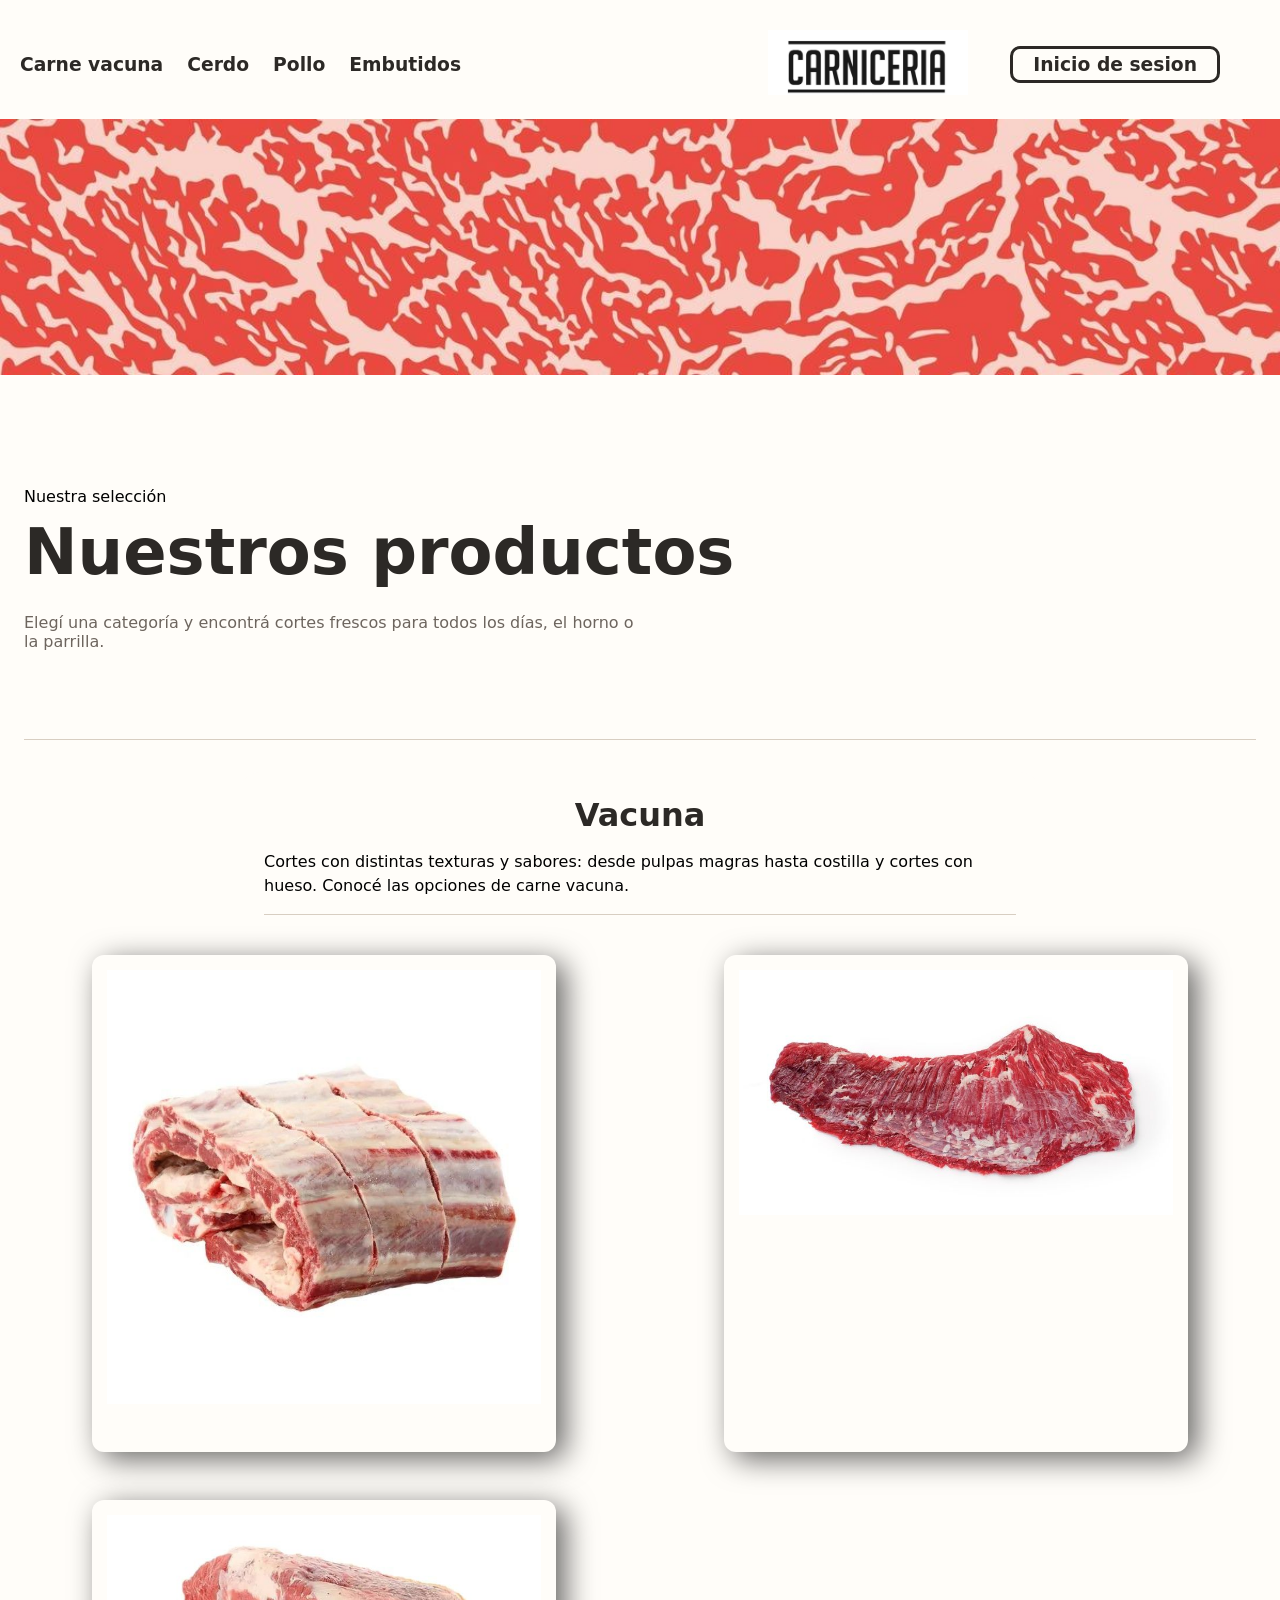
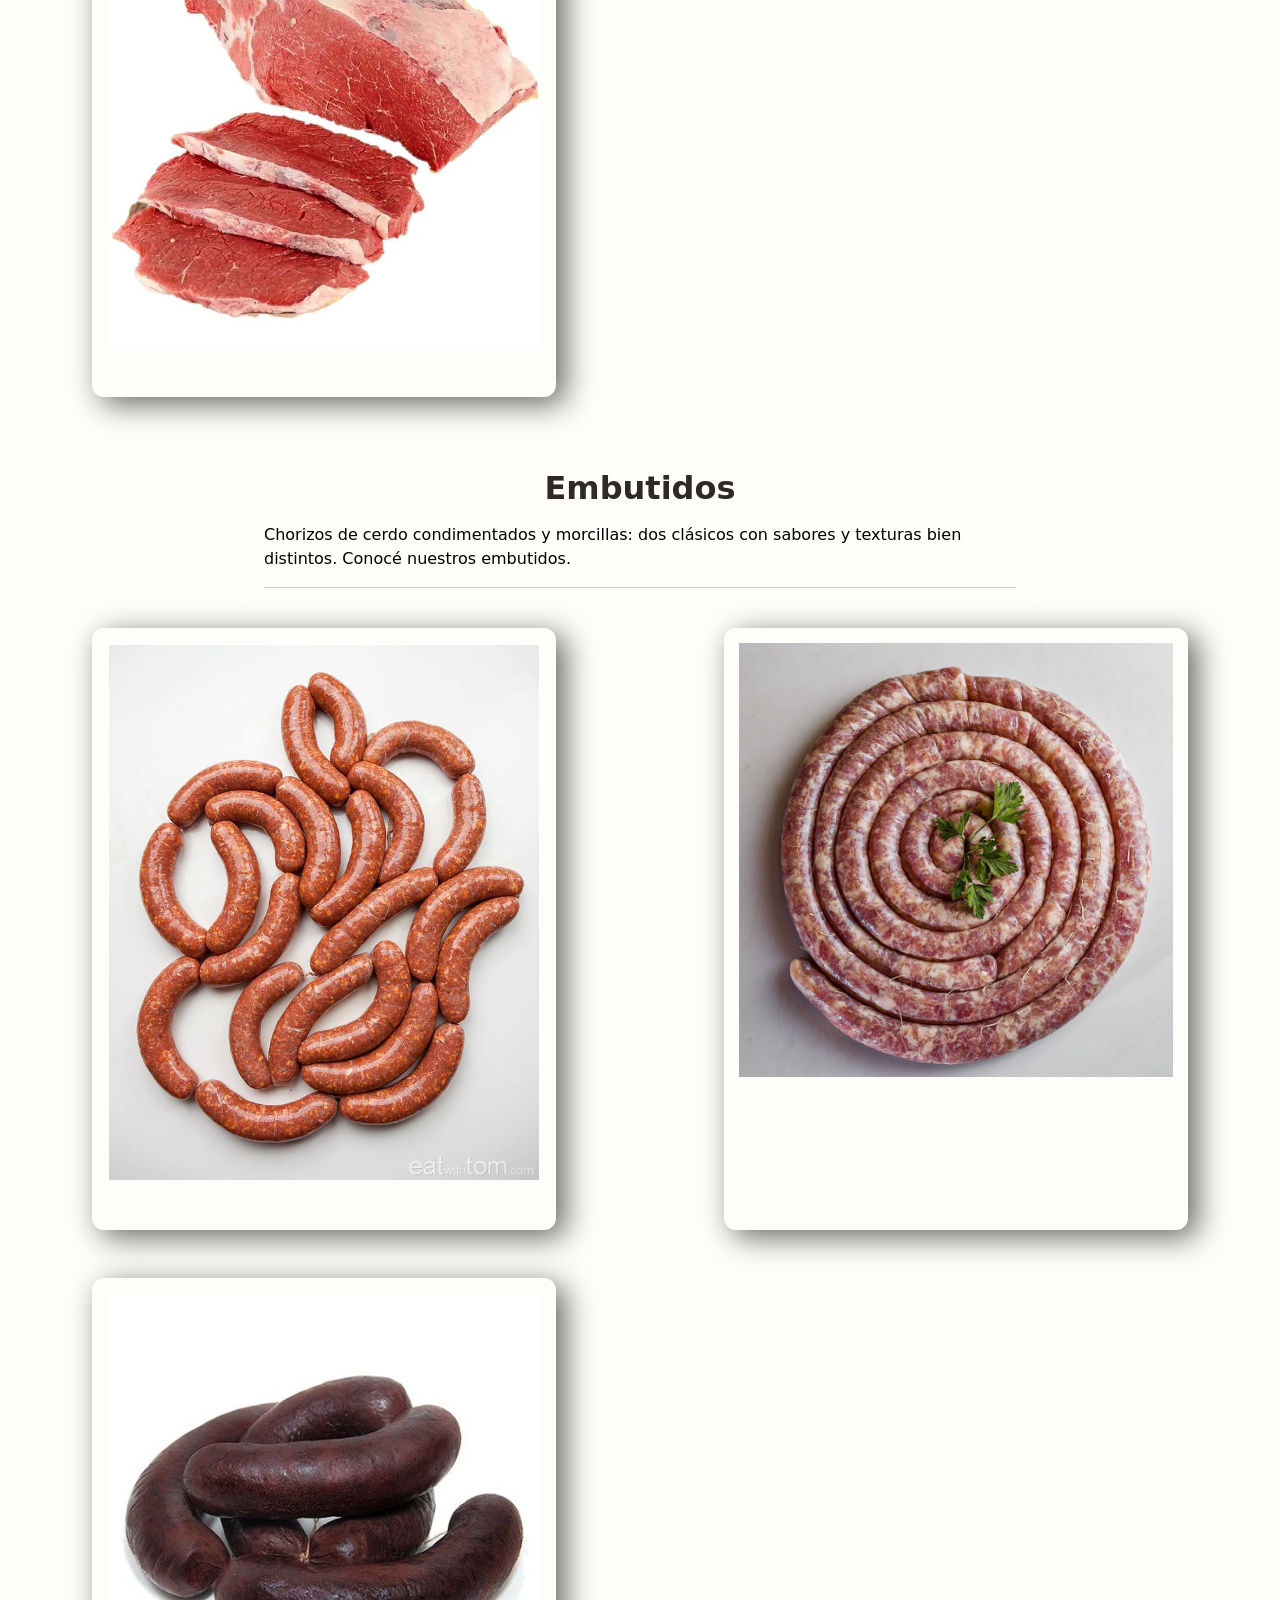
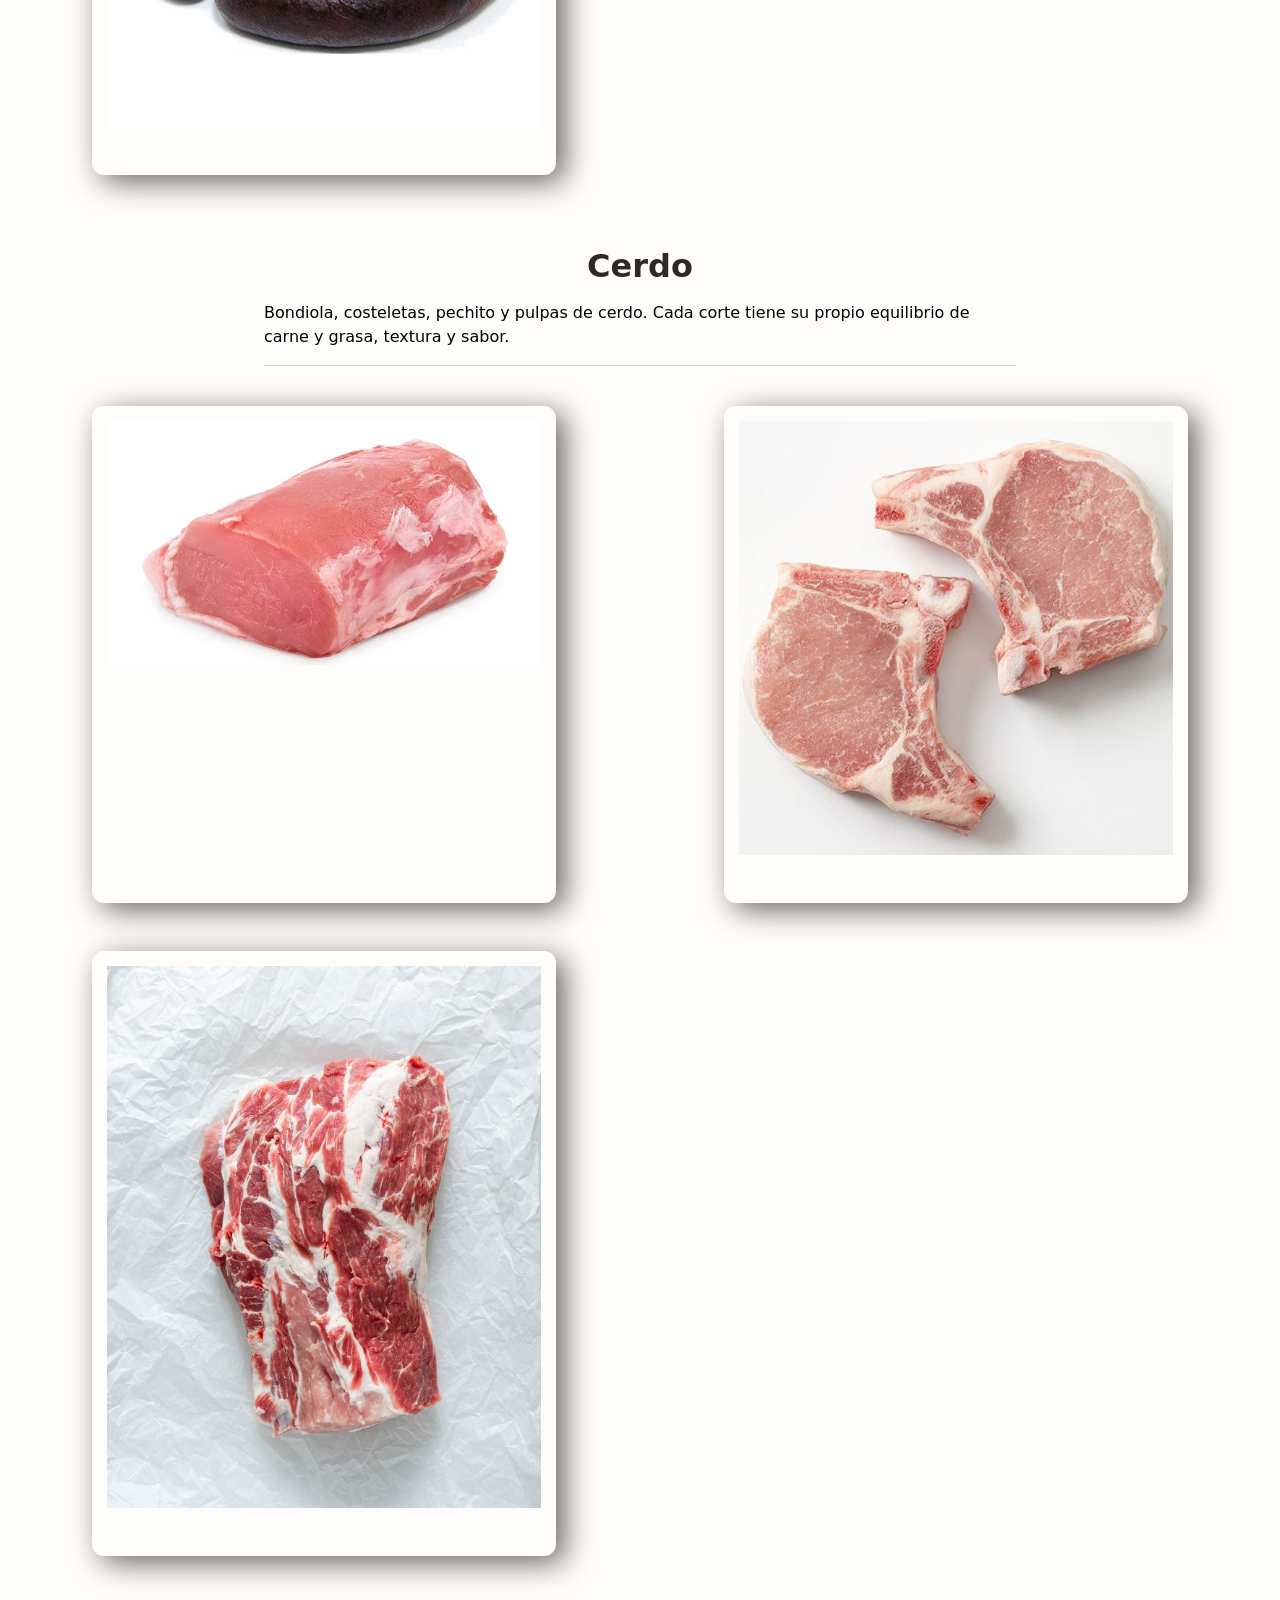
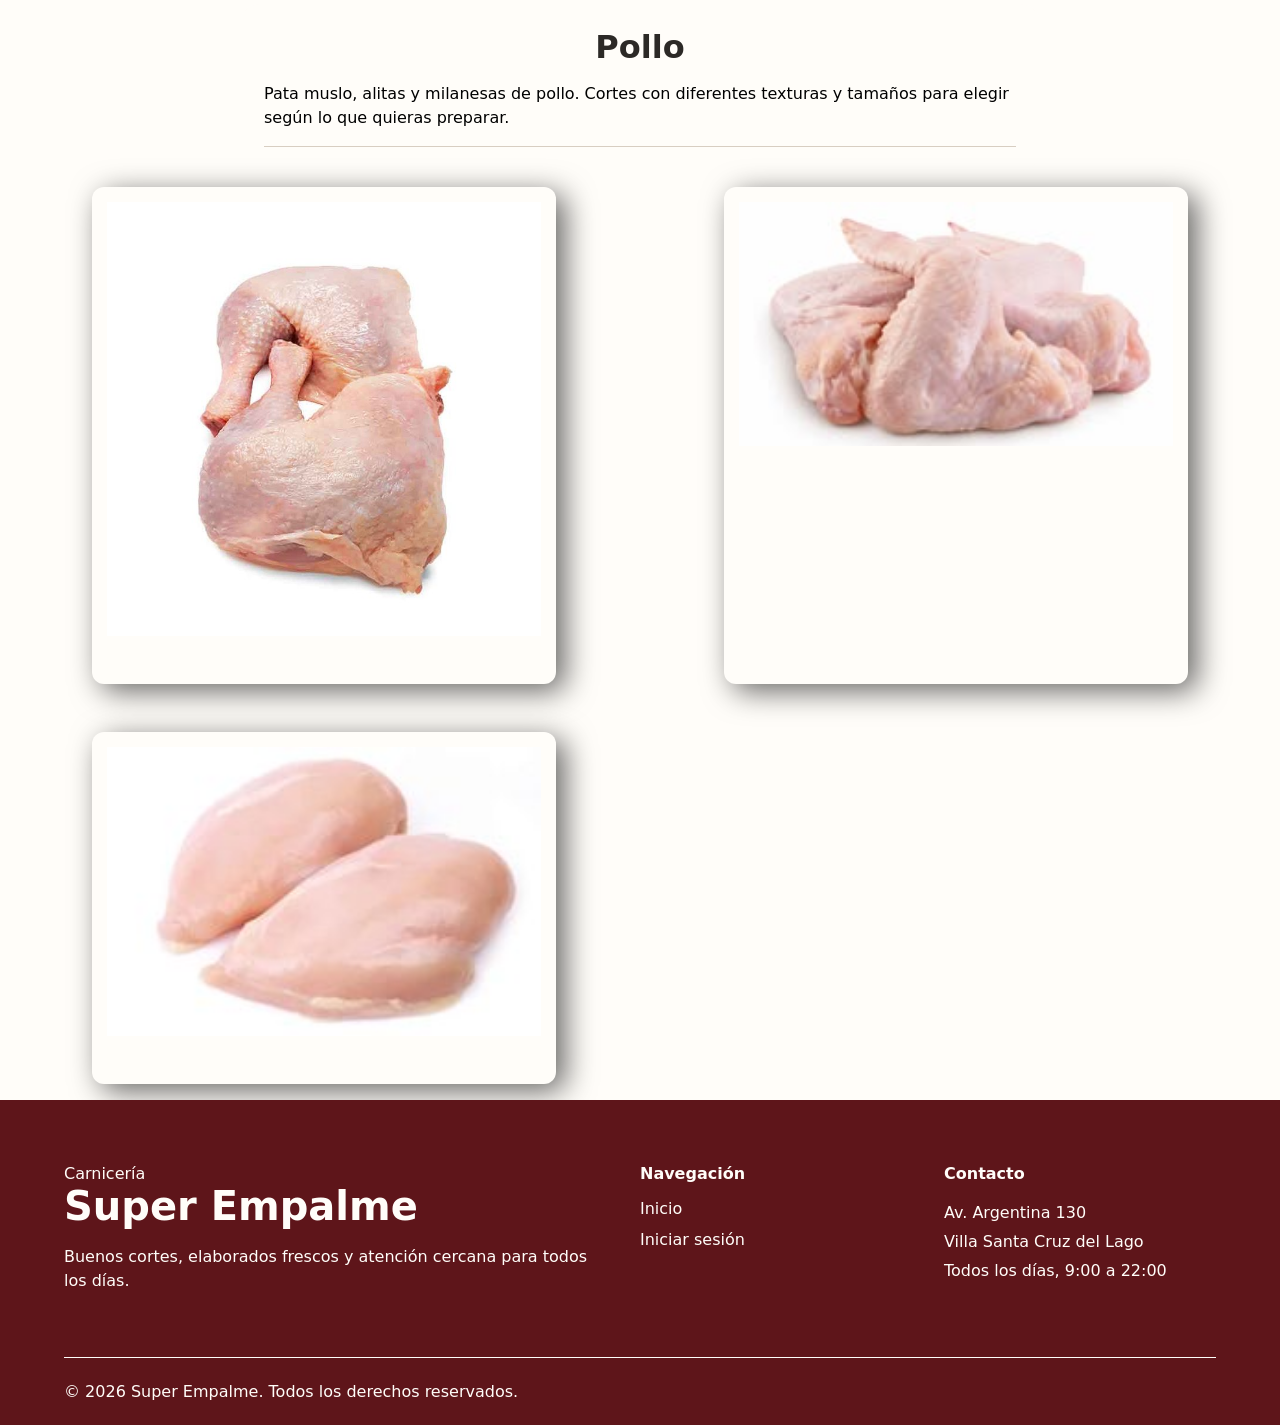
==== commit 0790bf6c: "feat: agregar estilos a los parrafos del main" ====
--- a/index.html
+++ b/index.html
@@ -9,16 +9,18 @@
 <body>
     <div class="grid-container">
         <header class="header_contenedor">
-        <a href="index.html" class="header_a">
-            <img  class="header_logo" src="/assets/logoprueba.jpg" alt="logo de la carniceria" width="200">
-        </a>
             <nav class="nadvar">   
-            <div class="cate-nav">
-                <a class="cate-nav--a" href="/page/cat-vaca.html"><h3>Carne vacuna</h3></a>
-                <a class="cate-nav--a" href="/page/cat-cerdo.html"><h3>Cerdo</h3></a>
-                <a class="cate-nav--a" href="/page/cat-pollo.html"><h3>Pollo</h3></a>
-                <a class="cate-nav--a" href="/page/cat-elaborados.html"><h3>Embutidos</h3></a>
-            </div>
+                <div class="cate-nav">
+                    <a class="cate-nav--a" href="/page/cat-vaca.html"><h3>Carne vacuna</h3></a>
+                    <a class="cate-nav--a" href="/page/cat-cerdo.html"><h3>Cerdo</h3></a>
+                    <a class="cate-nav--a" href="/page/cat-pollo.html"><h3>Pollo</h3></a>
+                    <a class="cate-nav--a" href="/page/cat-elaborados.html"><h3>Embutidos</h3></a>
+                </div>
+                <div>
+                    <a href="index.html" class="header_a">
+                        <img  class="header_logo" src="/assets/logoprueba.jpg" alt="logo de la carniceria" width="200">
+                    </a>
+                </div>
             <div class="style-vinculo">
             <a  class="style-vinculo--log" href="/log/login.html"><h3>Inicio de sesion</h3></a>
             </div>
@@ -26,12 +28,21 @@
         </header>
     <main class="main">
     <img  class="imagen-principal" src="/assets/fondo1.jpg" alt="logo general de carne" >
-    <h1 class="titulopr">Nuestros productos</h1>
+        <section class="titulopr" >
+            <div class="seccion">
+                <p>Nuestra selección</p>
+                <h2 >Nuestros productos</h2>
+                <p class="p">
+                Elegí una categoría y encontrá cortes frescos para todos los días,
+                el horno o la parrilla.
+                </p>
+            </div>
+        </section>
+
     <div class="vacuno">
         <div class="textos">
             <a class="vinculos-style" href="/page/cat-vaca.html"><h2>Vacuna</h2></a>
-            <p>Lorem ipsum dolor sit, amet consectetur adipisicing elit. Nostrum beatae ipsa adipisci magnam inventore repellat voluptas, 
-                vel quas maxime soluta deleniti optio totam quam saepe iste tempora laudantium debitis modi.
+            <p>Cortes con distintas texturas y sabores: desde pulpas magras hasta costilla y cortes con hueso. Conocé las opciones de carne vacuna.
             </p>
         </div>
 
@@ -60,25 +71,24 @@
     <div class="embutidos">
         <div class="textos">
             <a class="vinculos-style" href="/page/cat-elaborados.html"><h2>Embutidos</h2></a>
-            <p>Lorem ipsum dolor sit, amet consectetur adipisicing elit. Nostrum beatae ipsa adipisci magnam inventore repellat voluptas, 
-                vel quas maxime soluta deleniti optio totam quam saepe iste tempora laudantium debitis modi.
+            <p>Chorizos de cerdo condimentados y morcillas: dos clásicos con sabores y texturas bien distintos. Conocé nuestros embutidos.
             </p>
         </div>
         <div class="cards">
             <div class="card-estruc"> 
-                <a class="vinculos-style" href="/page/cat-vaca.html">
+                <a class="vinculos-style" href="/page/cat-elaborados.html">
                     <img src="/assets/chorizos2.jpg" alt="Chorizos">
                     <h3>Chorizo colorado </h3>
                 </a>
             </div>
             <div class="card-estruc"> 
-                <a class="vinculos-style" href="/page/cat-vaca.html">
+                <a class="vinculos-style" href="/page/cat-elaborados.html">
                     <img src="/assets/chorizos.jpg" alt="entraña vacuna">
                     <h3>Chorizos de cerdo </h3>
                 </a>
             </div>
             <div class="card-estruc"> 
-                <a class="vinculos-style" href="/page/cat-vaca.html">
+                <a class="vinculos-style" href="/page/cat-elaborados.html">
                     <img src="/assets/Morcilla7.jpg" alt="Pulpa vacuna">
                     <h3>Morcillas</h3>
                 </a>
@@ -89,25 +99,24 @@
     <div class="cerdo">
         <div class="textos">
             <a class="vinculos-style" href="/page/cat-cerdo.html"><h2>Cerdo</h2></a>
-            <p>Lorem ipsum dolor sit, amet consectetur adipisicing elit. Nostrum beatae ipsa adipisci magnam inventore repellat voluptas, 
-                vel quas maxime soluta deleniti optio totam quam saepe iste tempora laudantium debitis modi.
+            <p>Bondiola, costeletas, pechito y pulpas de cerdo. Cada corte tiene su propio equilibrio de carne y grasa, textura y sabor.
             </p>
         </div>
         <div class="cards">
             <div class="card-estruc"> 
-                <a class="vinculos-style" href="/page/cat-vaca.html">
+                <a class="vinculos-style" href="/page/cat-cerdo.html">
                     <img src="/assets/cortecerdo1.jpg" alt="Cortes de cerdo">
                     <h3>Pulpa de cerdo </h3>
                 </a>
             </div>
             <div class="card-estruc"> 
-                <a class="vinculos-style" href="/page/cat-vaca.html">
+                <a class="vinculos-style" href="/page/cat-cerdo.html">
                     <img src="/assets/cortecerdo2.jpg" alt="Cortes de cerdo">
                     <h3>Cortes con hueso </h3>
                 </a>
             </div>
             <div class="card-estruc"> 
-                <a class="vinculos-style" href="/page/cat-vaca.html">
+                <a class="vinculos-style" href="/page/cat-cerdo.html">
                     <img src="/assets/cortecerdo3.jpg" alt="Cortes de cerdo">
                     <h3>Cortes para asado</h3>
                 </a>
@@ -117,25 +126,24 @@
     <div class="pollo">
         <div class="textos">
             <a class="vinculos-style" href="/page/cat-pollo.html"><h2>Pollo</h2></a>
-            <p>Lorem ipsum dolor sit, amet consectetur adipisicing elit. Nostrum beatae ipsa adipisci magnam inventore repellat voluptas, 
-                vel quas maxime soluta deleniti optio totam quam saepe iste tempora laudantium debitis modi.
+            <p>Pata muslo, alitas y milanesas de pollo. Cortes con diferentes texturas y tamaños para elegir según lo que quieras preparar.
             </p>
         </div>
         <div class="cards">
             <div class="card-estruc"> 
-                <a class="vinculos-style" href="/page/cat-vaca.html">
+                <a class="vinculos-style" href="/page/cat-pollo.html">
                     <img src="/assets/pollo1.jpg" alt="carne de pollo">
                     <h3>Pollo en trozo </h3>
                 </a>
             </div>
             <div class="card-estruc"> 
-                <a class="vinculos-style" href="/page/cat-vaca.html">
+                <a class="vinculos-style" href="/page/cat-pollo.html">
                     <img src="/assets/pollo2.jpg" alt="carne de pollo">
                     <h3>Pollo entero</h3>
                 </a>
             </div>
             <div class="card-estruc"> 
-                <a class="vinculos-style" href="/page/cat-vaca.html">
+                <a class="vinculos-style" href="/page/cat-pollo.html">
                     <img src="/assets/pollo3.jpg" alt="carne de pollo">
                     <h3>Elaborados</h3>
                 </a>
@@ -144,25 +152,38 @@
         
     </div>
     </main>
-    <footer class="footer">
-        <div class="cont-footer"> 
-            <div> 
-                <h4 class="h4-style">Vértigo</h4> 
-                <p class="p-footer">Moda urbana con identidad propia.</p> 
-            </div> 
-            <div> 
-                <h4 class="h4-style">Navegación</h4>
-                <p class="p-footer"><a href="index.html">Home</a></p> 
-            </div> 
-            <div> 
-                <h4 class="h4-style">Contacto</h4>
-                <p class="p-footer">Bialet Massé, Córdoba</p> 
-            </div> 
-        </div> 
-        <div class="logo-contenedor">
-        <a href="index.html"><img class="logo" src="/assets/logoprueba.jpg" alt="logo de la carniceria" width="200"></a>
-        </div>
-    </footer> 
+    <footer class="footer" >
+            <div class="footer__container">
+                <div class="footer__brand">
+                    <p >Carnicería</p>
+                    <h2>Super Empalme</h2>
+                    <p class="footer__description">
+                        Buenos cortes, elaborados frescos y atención cercana para todos los días.
+                    </p>
+                </div>
+
+                <div class="footer__column">
+                    <h2>Navegación</h2>
+                    <ul>
+                        <li><a href="./index.html">Inicio</a></li>
+                        <li><a href="./log/login.html">Iniciar sesión</a></li>
+                    </ul>
+                </div>
+
+                <div class="footer__column">
+                    <h2>Contacto</h2>
+                    <address>
+                        Av. Argentina 130<br>
+                        Villa Santa Cruz del Lago<br>
+                        Todos los días, 9:00 a 22:00
+                    </address>
+                </div>
+            </div>
+
+            <div class="footer__bottom">
+                <p>© 2026 Super Empalme. Todos los derechos reservados.</p>
+            </div>
+        </footer>
     </div>
 </body>
 </html>
--- a/css/style.css
+++ b/css/style.css
@@ -5,15 +5,6 @@
   flex-direction: column;
   align-items: center;
   width: 100%;
-}
-.header_contenedor_a {
-  display: block;
-  width: clamp(150px, 16vw, 190px);
-}
-.header_contenedor_logo {
-  display: block;
-  width: 100%;
-  height: auto;
 }
 .header_contenedor .nadvar {
   display: flex;
@@ -26,6 +17,15 @@
   background-color: #fffdf9;
   gap: 2rem;
 }
+.header_contenedor .nadvar_a {
+  display: block;
+  width: clamp(150px, 16vw, 190px);
+}
+.header_contenedor .nadvar_logo {
+  display: block;
+  width: 100%;
+  height: auto;
+}
 .header_contenedor .nadvar .cate-nav {
   margin-right: auto;
   display: flex;
@@ -53,152 +53,139 @@
 
 .main {
   grid-area: main;
-  background-color: #fffdf9;
   display: grid;
   grid-template-areas: "image" "title" "vacuno" "embutidos" "cerdo" "pollo";
-  grid-template-columns: 1fr;
-  grid-template-rows: auto auto auto auto auto;
-  width: 100%;
-  gap: 30px;
+  gap: 2rem;
+  background-color: #fffdf9;
 }
 .main .imagen-principal {
   grid-area: image;
   width: 100%;
-  height: 60%;
+  height: auto;
   display: flex;
 }
 .main .titulopr {
   grid-area: title;
-  display: flex;
-  flex-direction: row;
-  justify-content: center;
-  align-items: center;
-  font-family: sans-serif;
-  font-size: 3rem;
-  font-weight: bold;
-  color: #2c2926;
-  padding: 20px;
-  text-align: center;
+  width: min(100% - 3rem, 1280px);
+  margin: 0 auto;
+  padding: 5rem 0;
+  padding-bottom: 2.5rem;
+  border-bottom: 1px solid #d8cec2;
+}
+.main .titulopr .seccion {
+  max-width: 720px;
+  margin-bottom: 3rem;
+}
+.main .titulopr h2 {
+  margin-top: 0.55rem;
+  color: #2c2926;
+  font-size: 4rem;
+}
+.main .titulopr .p {
+  max-width: 620px;
+  margin-top: 1.5rem;
+  color: #6d655e;
+  font-size: 1rem;
 }
 .main .vacuno {
   grid-area: vacuno;
-  width: auto;
-  height: auto;
+  padding: 0 1rem;
 }
 .main .vacuno .textos {
-  display: grid;
-  grid-template-areas: "titulo" "parrafo";
-  grid-template-columns: 1fr;
-  grid-template-rows: auto 1fr;
-  background-color: #2c2926;
+  max-width: 800px;
+  margin: 0 auto;
+  padding: 1.5rem;
+  background-color: #fffdf9;
   border-radius: 20px;
-  padding: 1rem;
-  margin: 0 auto;
-  width: 70%;
-  height: auto;
-}
-.main .vacuno .textos h2 {
-  grid-area: titulo;
+}
+.main .vacuno h2 {
+  margin: 0;
   text-align: center;
   font-size: 2rem;
   color: #2c2926;
 }
-.main .vacuno .textos p {
-  grid-area: parrafo;
-  margin: 10px;
-  padding: 10px;
-  text-align: justify;
-  font-size: 20px;
+.main .vacuno p {
+  margin: 1rem 0 0;
+  font-size: 1rem;
+  line-height: 1.5;
+  text-align: left;
+  padding-bottom: 1rem;
+  border-bottom: 1px solid #d8cec2;
 }
 .main .embutidos {
   grid-area: embutidos;
-  width: auto;
-  height: auto;
+  padding: 0 1rem;
 }
 .main .embutidos .textos {
-  display: grid;
-  grid-template-areas: "titulo" "parrafo";
-  grid-template-columns: 1fr;
-  grid-template-rows: auto 1fr;
-  background-color: #2c2926;
+  max-width: 800px;
+  margin: 0 auto;
+  padding: 1.5rem;
+  background-color: #fffdf9;
   border-radius: 20px;
-  padding: 1rem;
-  margin: 0 auto;
-  width: 70%;
-  height: auto;
-}
-.main .embutidos .textos h2 {
-  grid-area: titulo;
+}
+.main .embutidos h2 {
+  margin: 0;
   text-align: center;
   font-size: 2rem;
   color: #2c2926;
 }
-.main .embutidos .textos p {
-  grid-area: parrafo;
-  margin: 10px;
-  padding: 10px;
-  text-align: justify;
-  font-size: 20px;
+.main .embutidos p {
+  margin: 1rem 0 0;
+  font-size: 1rem;
+  line-height: 1.5;
+  text-align: left;
+  padding-bottom: 1rem;
+  border-bottom: 1px solid #d8cec2;
 }
 .main .cerdo {
   grid-area: cerdo;
-  width: auto;
-  height: auto;
+  padding: 0 1rem;
 }
 .main .cerdo .textos {
-  display: grid;
-  grid-template-areas: "titulo" "parrafo";
-  grid-template-columns: 1fr;
-  grid-template-rows: auto 1fr;
-  background-color: #2c2926;
+  max-width: 800px;
+  margin: 0 auto;
+  padding: 1.5rem;
+  background-color: #fffdf9;
   border-radius: 20px;
-  padding: 1rem;
-  margin: 0 auto;
-  width: 70%;
-  height: auto;
-}
-.main .cerdo .textos h2 {
-  grid-area: titulo;
+}
+.main .cerdo h2 {
+  margin: 0;
   text-align: center;
   font-size: 2rem;
   color: #2c2926;
 }
-.main .cerdo .textos p {
-  grid-area: parrafo;
-  margin: 10px;
-  padding: 10px;
-  text-align: justify;
-  font-size: 20px;
+.main .cerdo p {
+  margin: 1rem 0 0;
+  font-size: 1rem;
+  line-height: 1.5;
+  text-align: left;
+  padding-bottom: 1rem;
+  border-bottom: 1px solid #d8cec2;
 }
 .main .pollo {
   grid-area: pollo;
-  width: auto;
-  height: auto;
+  padding: 0 1rem;
 }
 .main .pollo .textos {
-  display: grid;
-  grid-template-areas: "titulo" "parrafo";
-  grid-template-columns: 1fr;
-  grid-template-rows: auto 1fr;
-  background-color: #2c2926;
+  max-width: 800px;
+  margin: 0 auto;
+  padding: 1.5rem;
+  background-color: #fffdf9;
   border-radius: 20px;
-  padding: 1rem;
-  margin: 0 auto;
-  width: 70%;
-  height: auto;
-}
-.main .pollo .textos h2 {
-  grid-area: titulo;
+}
+.main .pollo h2 {
+  margin: 0;
   text-align: center;
   font-size: 2rem;
   color: #2c2926;
 }
-.main .pollo .textos p {
-  grid-area: parrafo;
-  margin: 10px;
-  padding: 10px;
-  text-align: justify;
-  font-size: 20px;
+.main .pollo p {
+  margin: 1rem 0 0;
+  font-size: 1rem;
+  line-height: 1.5;
+  text-align: left;
+  padding-bottom: 1rem;
+  border-bottom: 1px solid #d8cec2;
 }
 .main .vinculos-style {
   text-decoration: none;
@@ -207,52 +194,67 @@
 
 .footer {
   grid-area: footer;
-  width: 100%;
-  background-color: #7b1e24;
-}
-.footer .cont-footer {
-  display: flex;
-  flex-wrap: wrap;
-  justify-content: space-around;
-  align-items: flex-start;
-  margin-top: 10px;
-  margin-bottom: 30px;
-}
-.footer .cont-footer div {
-  text-align: center;
-}
-.footer .cont-footer .p-footer {
-  font-size: 18px;
-  color: #6d655e;
-  margin-top: 30px;
-  text-decoration: none;
-}
-.footer .cont-footer .p-footer a {
-  text-decoration: none;
-  color: #6d655e;
-}
-.footer .cont-footer .h4-style {
-  color: #6d655e;
+  background-color: #5e151a;
+  color: #fffdf9;
+}
+
+.footer__container {
+  width: 90%;
+  max-width: 1200px;
+  margin: 0 auto;
+  padding: 4rem 0;
+  display: grid;
+  grid-template-columns: 2fr 1fr 1fr;
+  gap: 2rem;
+}
+
+.footer__brand h2 {
+  font-size: 2.5rem;
+}
+
+.footer__description {
+  margin-top: 1rem;
+  line-height: 1.5;
+}
+
+.footer__column h2 {
   margin-bottom: 1rem;
-  font-size: 25px;
-  padding: 5px;
-  padding-bottom: 10px;
-  border-style: solid;
-  border-right: 5px;
-  border-left: 5px;
-  border-top: 5px;
-  border-color: #6d655e;
-}
-.footer .logo-contenedor {
-  display: flex;
-  flex-wrap: wrap;
-  justify-content: space-around;
-  align-items: flex-start;
-}
-.footer .logo-contenedor .logo-footer {
-  width: 100%;
-  max-width: 400px;
-  height: auto;
+  font-size: 1rem;
+}
+
+.footer__column ul {
+  list-style: none;
+  padding: 0;
+}
+
+.footer__column li {
+  margin-bottom: 0.75rem;
+}
+
+.footer__column a,
+.footer__bottom a {
+  color: #fffdf9;
+  text-decoration: none;
+}
+
+.footer__bottom a:hover {
+  text-decoration: underline;
+}
+
+.footer__column address {
+  font-style: normal;
+  line-height: 1.8;
+}
+
+.footer__bottom {
+  width: 90%;
+  max-width: 1200px;
+  margin: 0 auto;
+  padding: 1.5rem 0;
+  border-top: 1px solid #fffdf9;
+  display: flex;
+  justify-content: space-between;
+  gap: 1rem;
 }
 
 .cards {
@@ -302,7 +304,7 @@
 
 .grid-container {
   display: grid;
-  grid-template-areas: "header" "main" "footer";
+  grid-template-areas: "header" "main " "footer";
   grid-template-columns: 1fr;
   grid-template-rows: auto 1fr auto;
   height: 100vh;
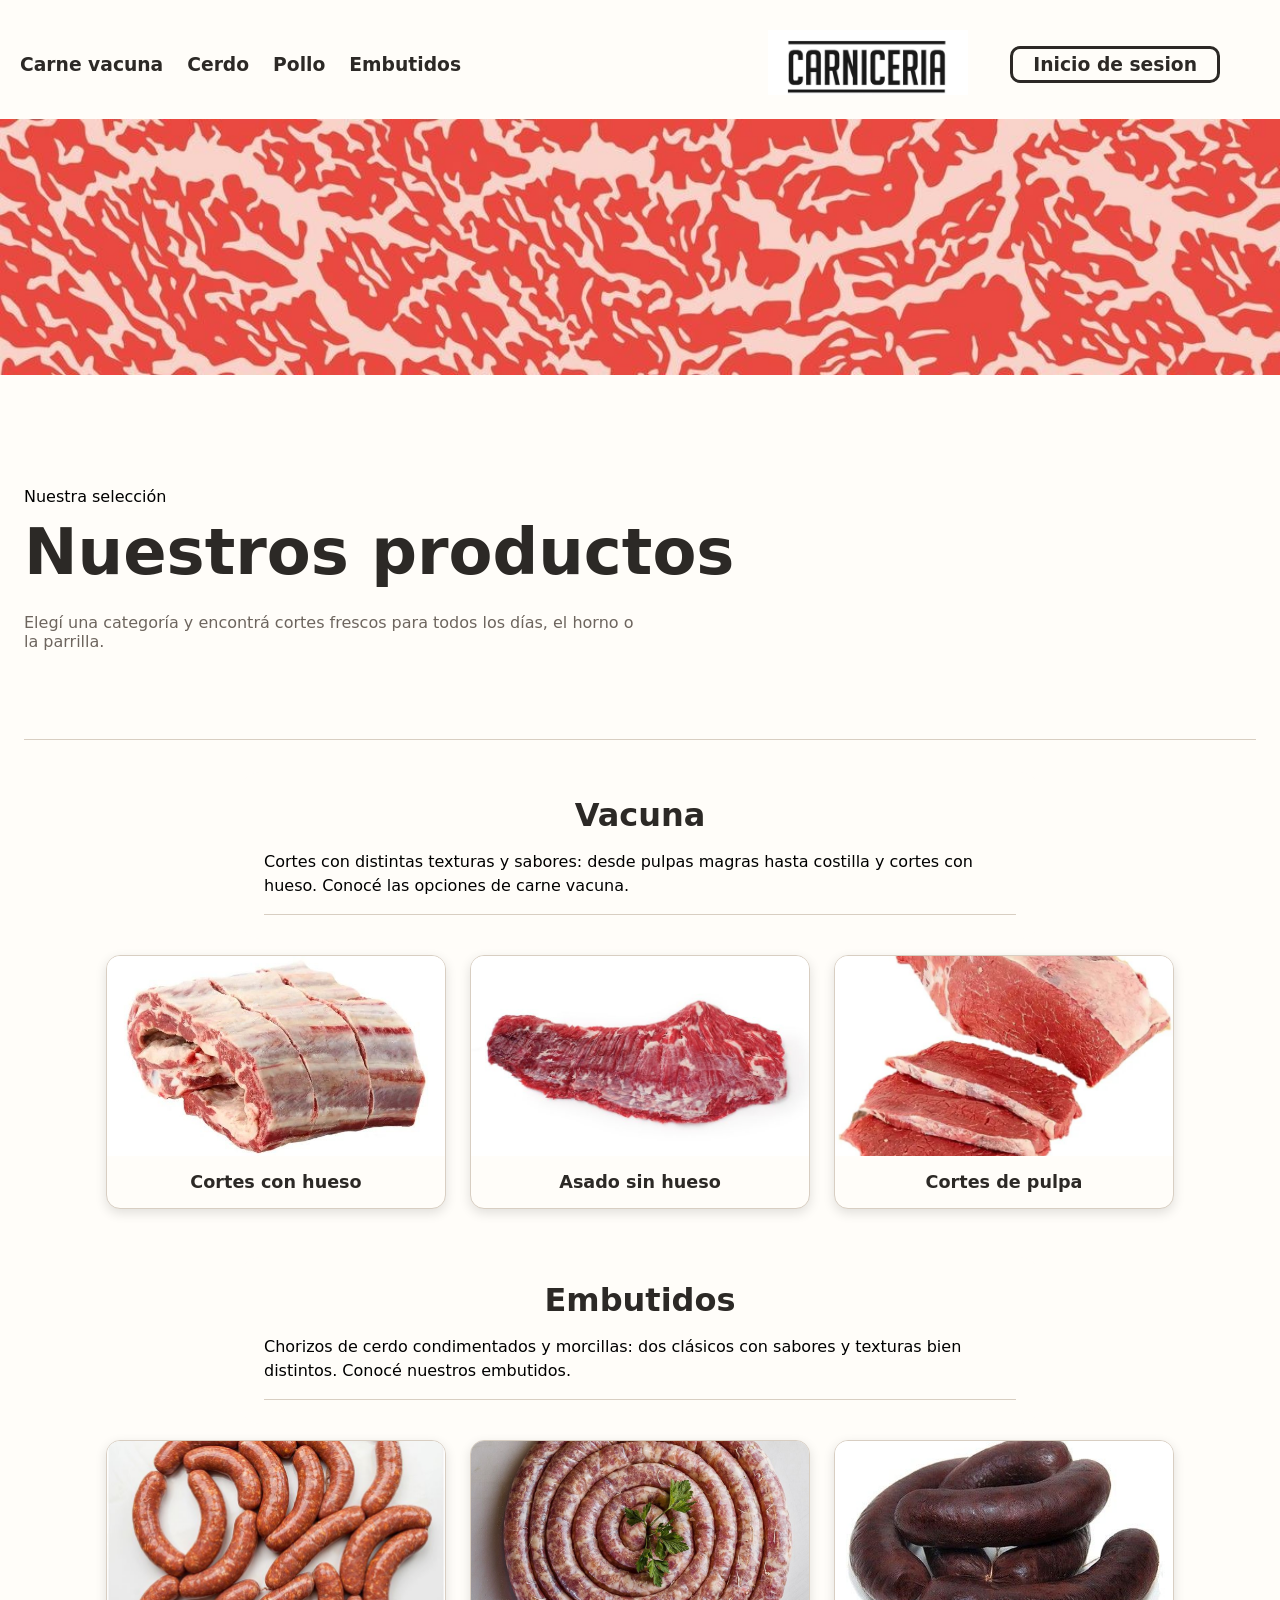
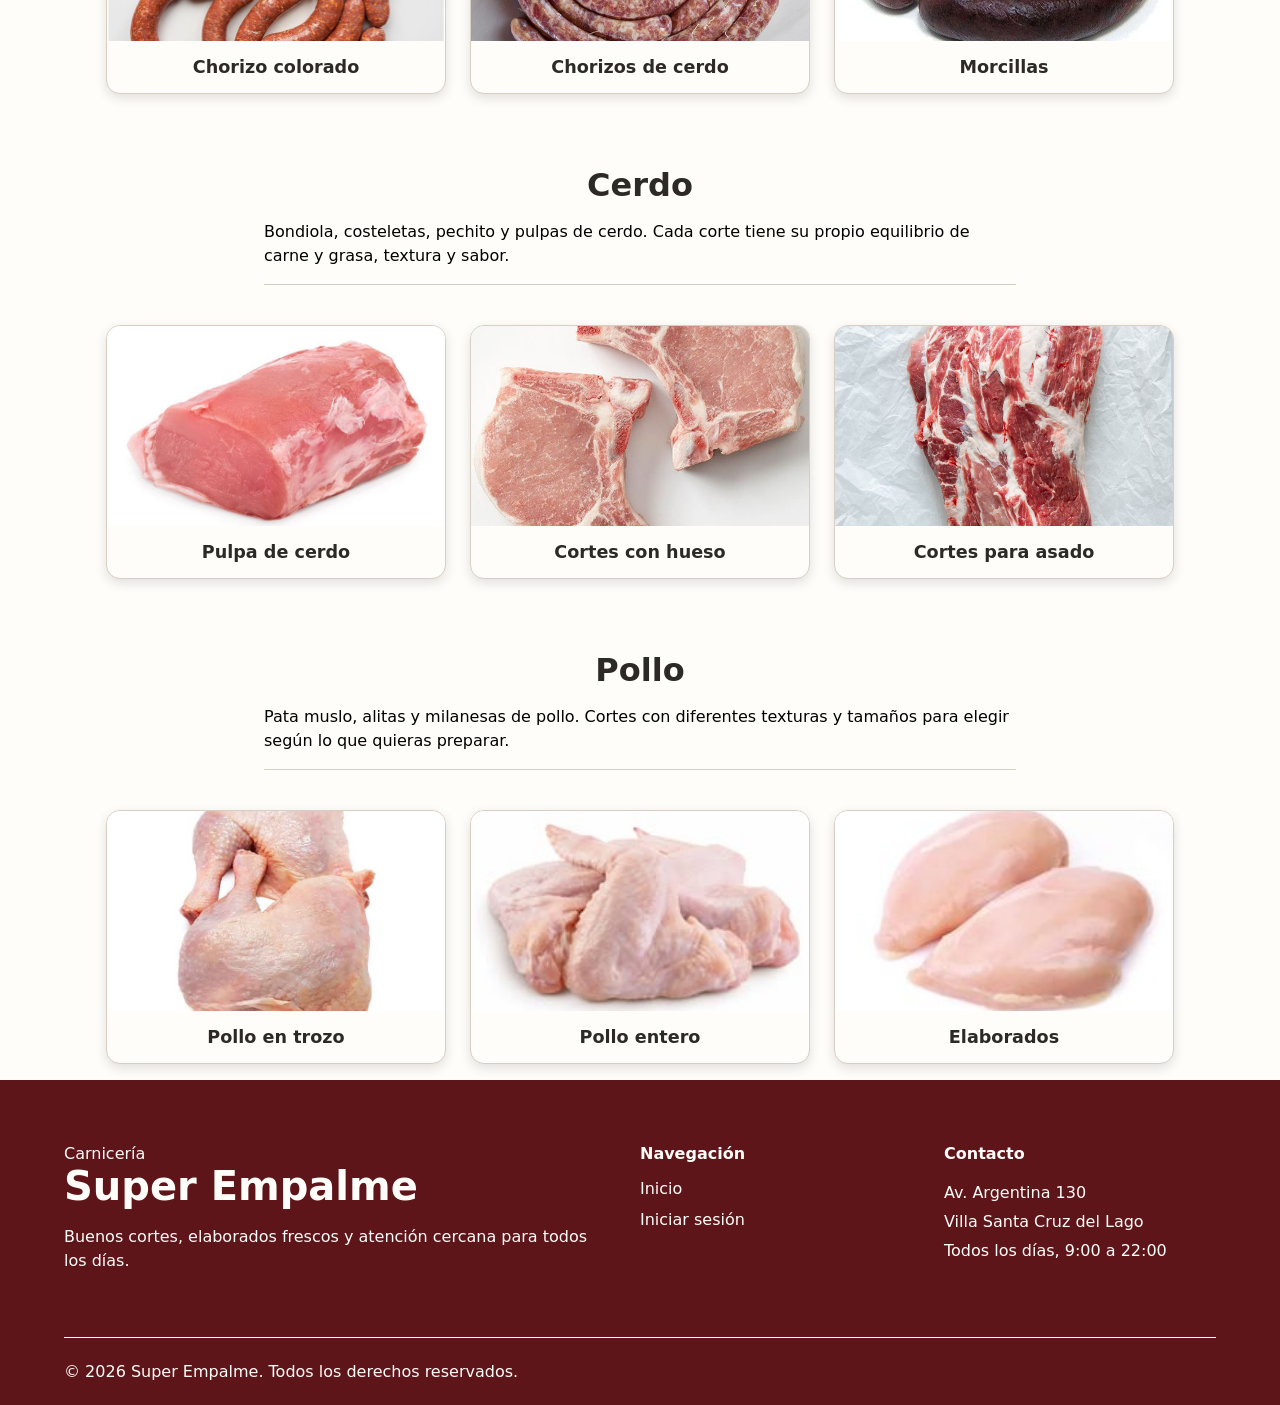
==== commit d6988974: "feat: agregar los enlaces" ====
--- a/index.html
+++ b/index.html
@@ -22,7 +22,7 @@
                     </a>
                 </div>
             <div class="style-vinculo">
-            <a  class="style-vinculo--log" href="/log/login.html"><h3>Inicio de sesion</h3></a>
+            <a  class="style-vinculo--log" href="./log/log2.html"><h3>Inicio de sesion</h3></a>
             </div>
             </nav>
         </header>
--- a/css/style.css
+++ b/css/style.css
@@ -257,38 +257,112 @@
   gap: 1rem;
 }
 
+.cuenta {
+  width: 90%;
+  max-width: 1200px;
+  margin: 0 auto;
+  padding: 5rem 0;
+  display: grid;
+  grid-template-columns: 1fr 1fr;
+  gap: 3rem;
+}
+
+.cuenta h1,
+.cuenta h2 {
+  margin-bottom: 2rem;
+  color: #2c2926;
+  font-size: 2.5rem;
+}
+
+.formulario {
+  padding: 2rem;
+  border: 1px solid #d8cec2;
+}
+
+.campos {
+  margin-bottom: 1.5rem;
+}
+
+.campos label {
+  display: block;
+  margin-bottom: 0.5rem;
+  color: #2c2926;
+  font-weight: bold;
+}
+
+.campos input {
+  box-sizing: border-box;
+  width: 100%;
+  padding: 0.75rem;
+  border: 1px solid #d8cec2;
+  border-radius: 4px;
+  font-size: 1rem;
+}
+
+.recordarme {
+  display: flex;
+  align-items: center;
+  gap: 0.5rem;
+  margin-bottom: 1.5rem;
+}
+
+.boton {
+  width: 100%;
+  padding: 1rem;
+  border: none;
+  background-color: #2c2926;
+  color: #fffdf9;
+  font-size: 1rem;
+  font-weight: bold;
+  cursor: pointer;
+}
+
+.boton:hover {
+  background-color: #5e151a;
+}
+
+.labelayuda {
+  margin-top: 1.5rem;
+  color: #2c2926;
+}
+
 .cards {
   display: grid;
-  grid-template-columns: repeat(auto-fill, minmax(25rem, 1fr));
-  gap: 3rem;
-  grid-auto-flow: column wrap;
-  margin: 1rem;
-  justify-content: center;
-  justify-items: center;
+  grid-template-columns: repeat(auto-fit, minmax(220px, 1fr));
+  gap: 1.5rem;
+  max-width: 1100px;
+  margin: 1rem auto;
+  padding: 0 1rem;
 }
 
 .card-estruc {
-  max-width: 29rem;
-  width: 100%;
-  padding: 15px;
-  background-color: #fffdf9;
-  border-radius: 12px;
-  box-shadow: 9px 7px 30px 0px rgba(0, 0, 0, 0.6);
-}
+  display: block;
+  overflow: hidden;
+  background-color: #fffdf9;
+  border: 1px solid #d8cec2;
+  border-radius: 14px;
+  box-shadow: 0 4px 12px rgba(0, 0, 0, 0.12);
+  text-decoration: none;
+}
+
+.card-estruc img {
+  display: block;
+  width: 100%;
+  height: 200px;
+  -o-object-fit: cover;
+     object-fit: cover;
+}
+
 .card-estruc h3 {
-  text-align: center;
-  font-size: 25px;
-  color: #fffdf9;
-}
-.card-estruc img {
-  width: 100%;
-  padding: 10p;
-}
-.card-estruc p {
-  font-family: Calibri;
-  font-size: 25px;
-  text-align: justify;
-  padding: 5px 15px 5px 15px;
+  margin: 0;
+  padding: 1rem;
+  color: #2c2926;
+  font-size: 1.1rem;
+  text-align: center;
+}
+
+.card-estruc:hover {
+  transform: translateY(-4px);
 }
 
 * {
